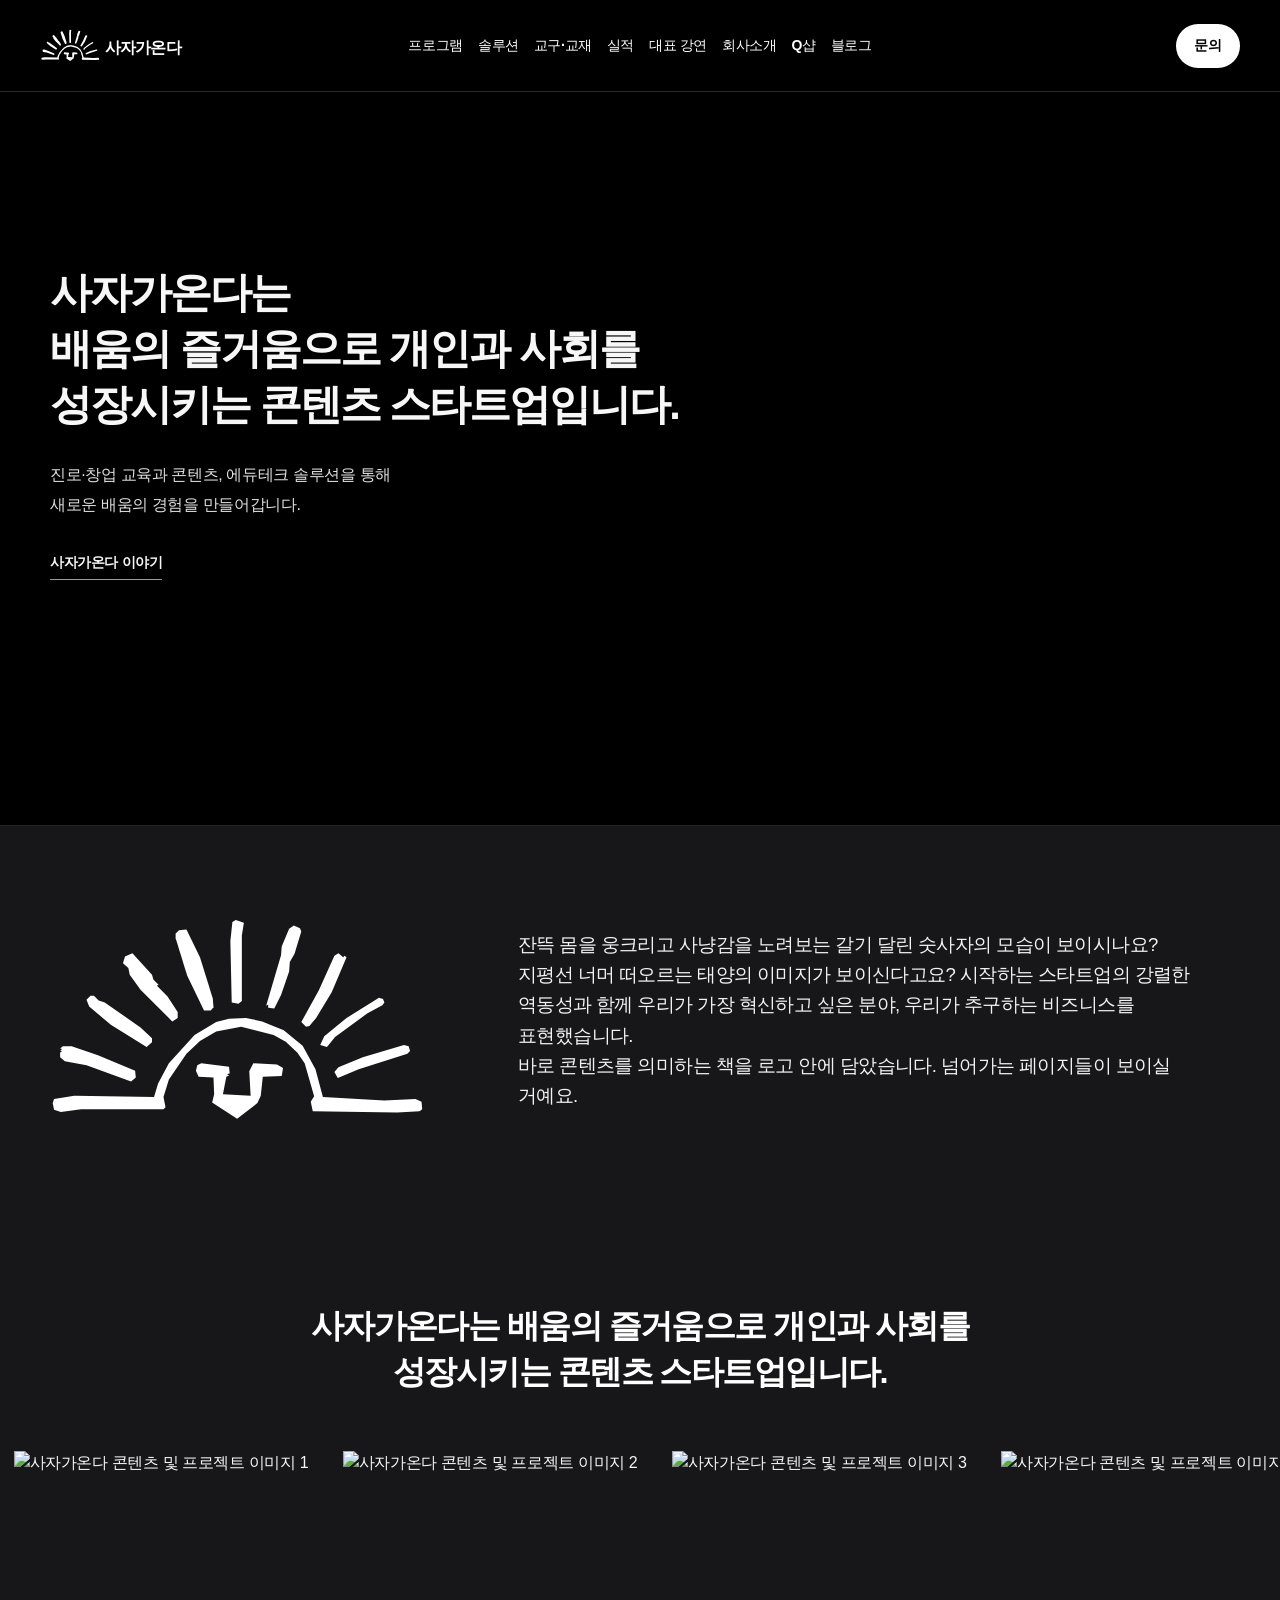
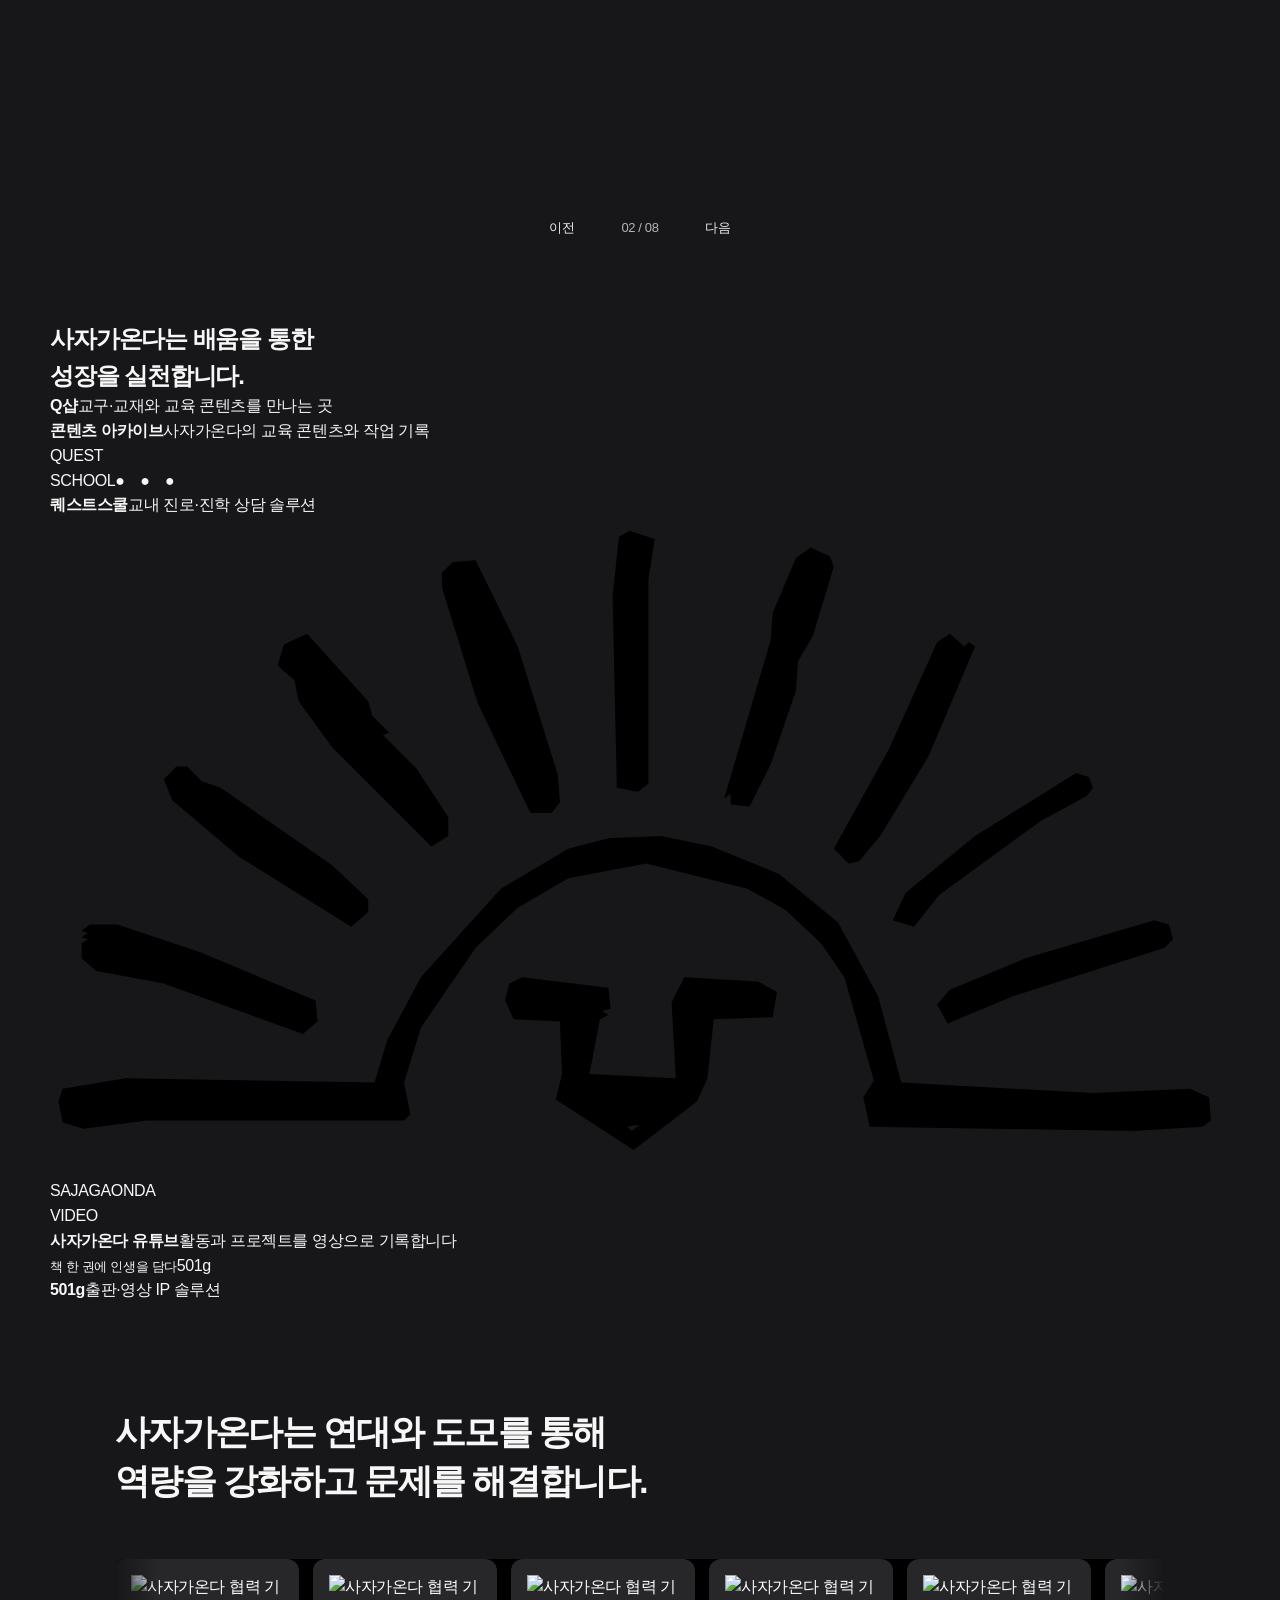
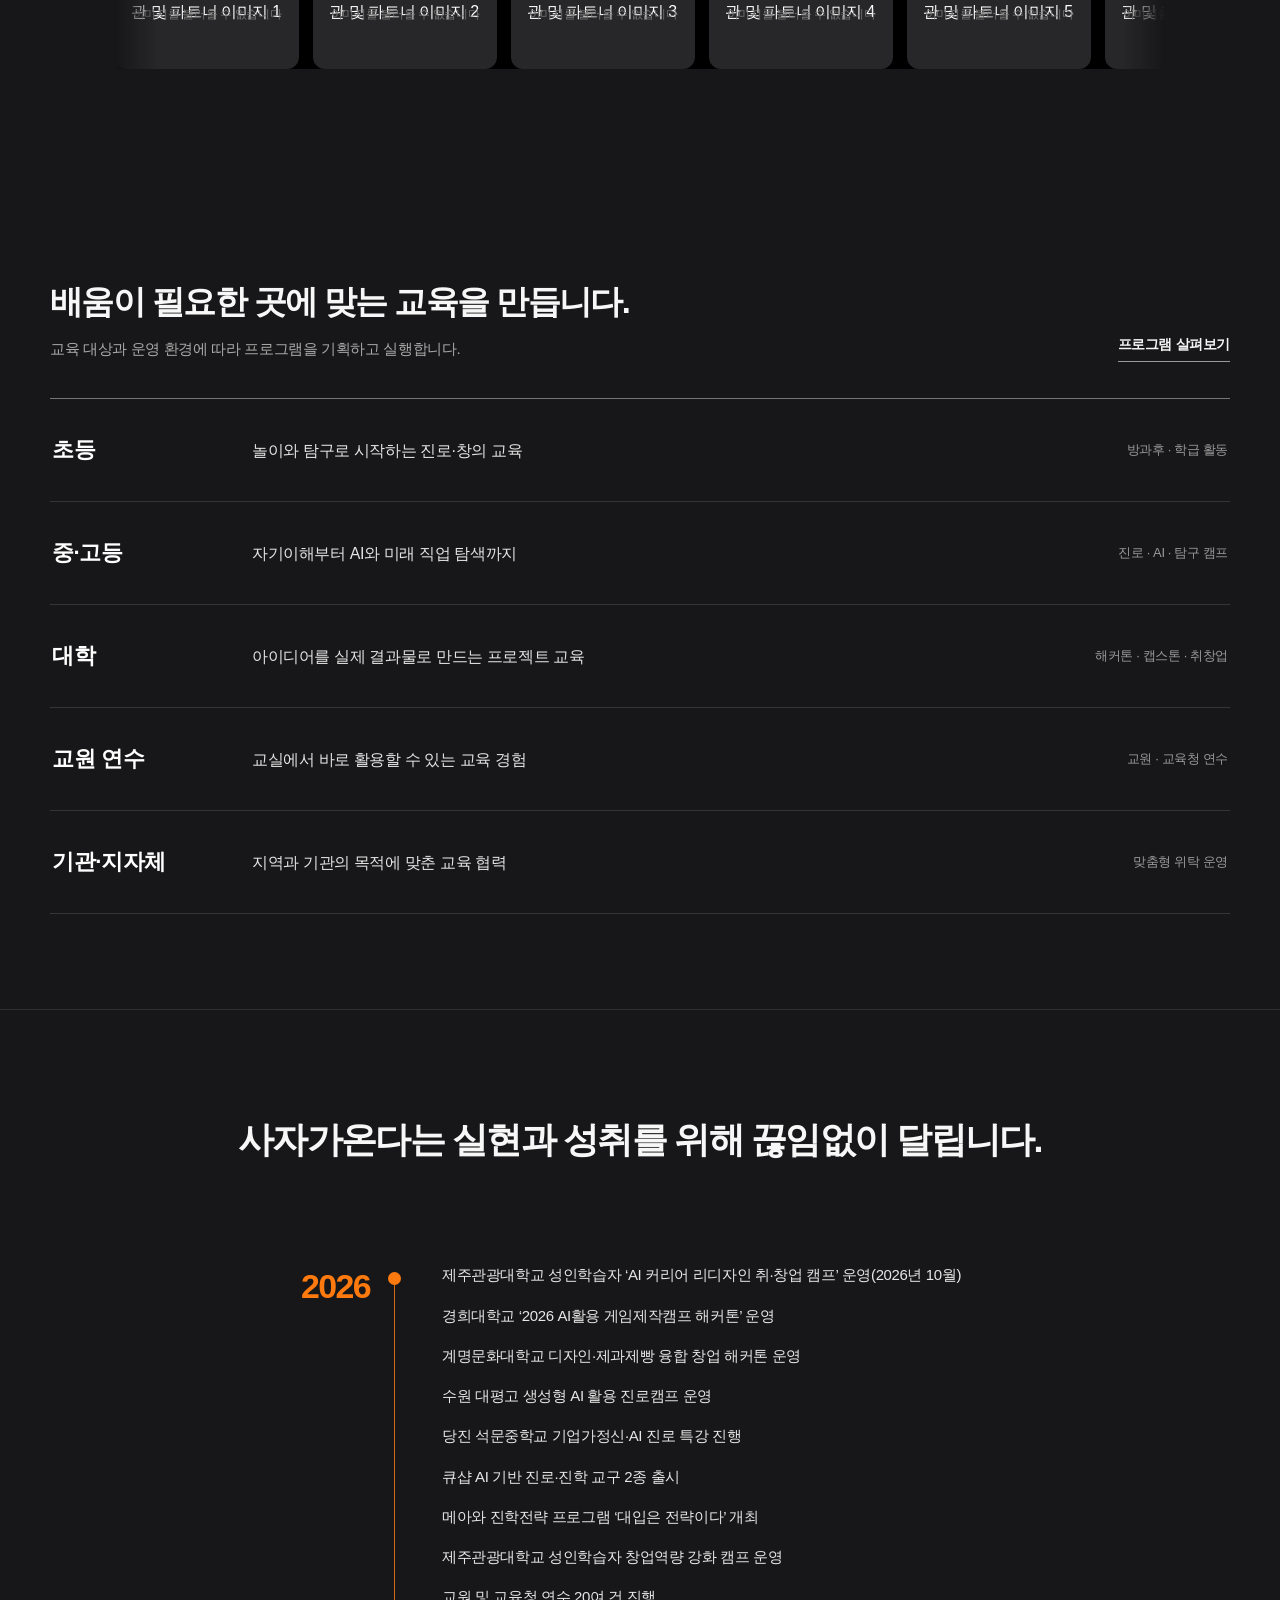
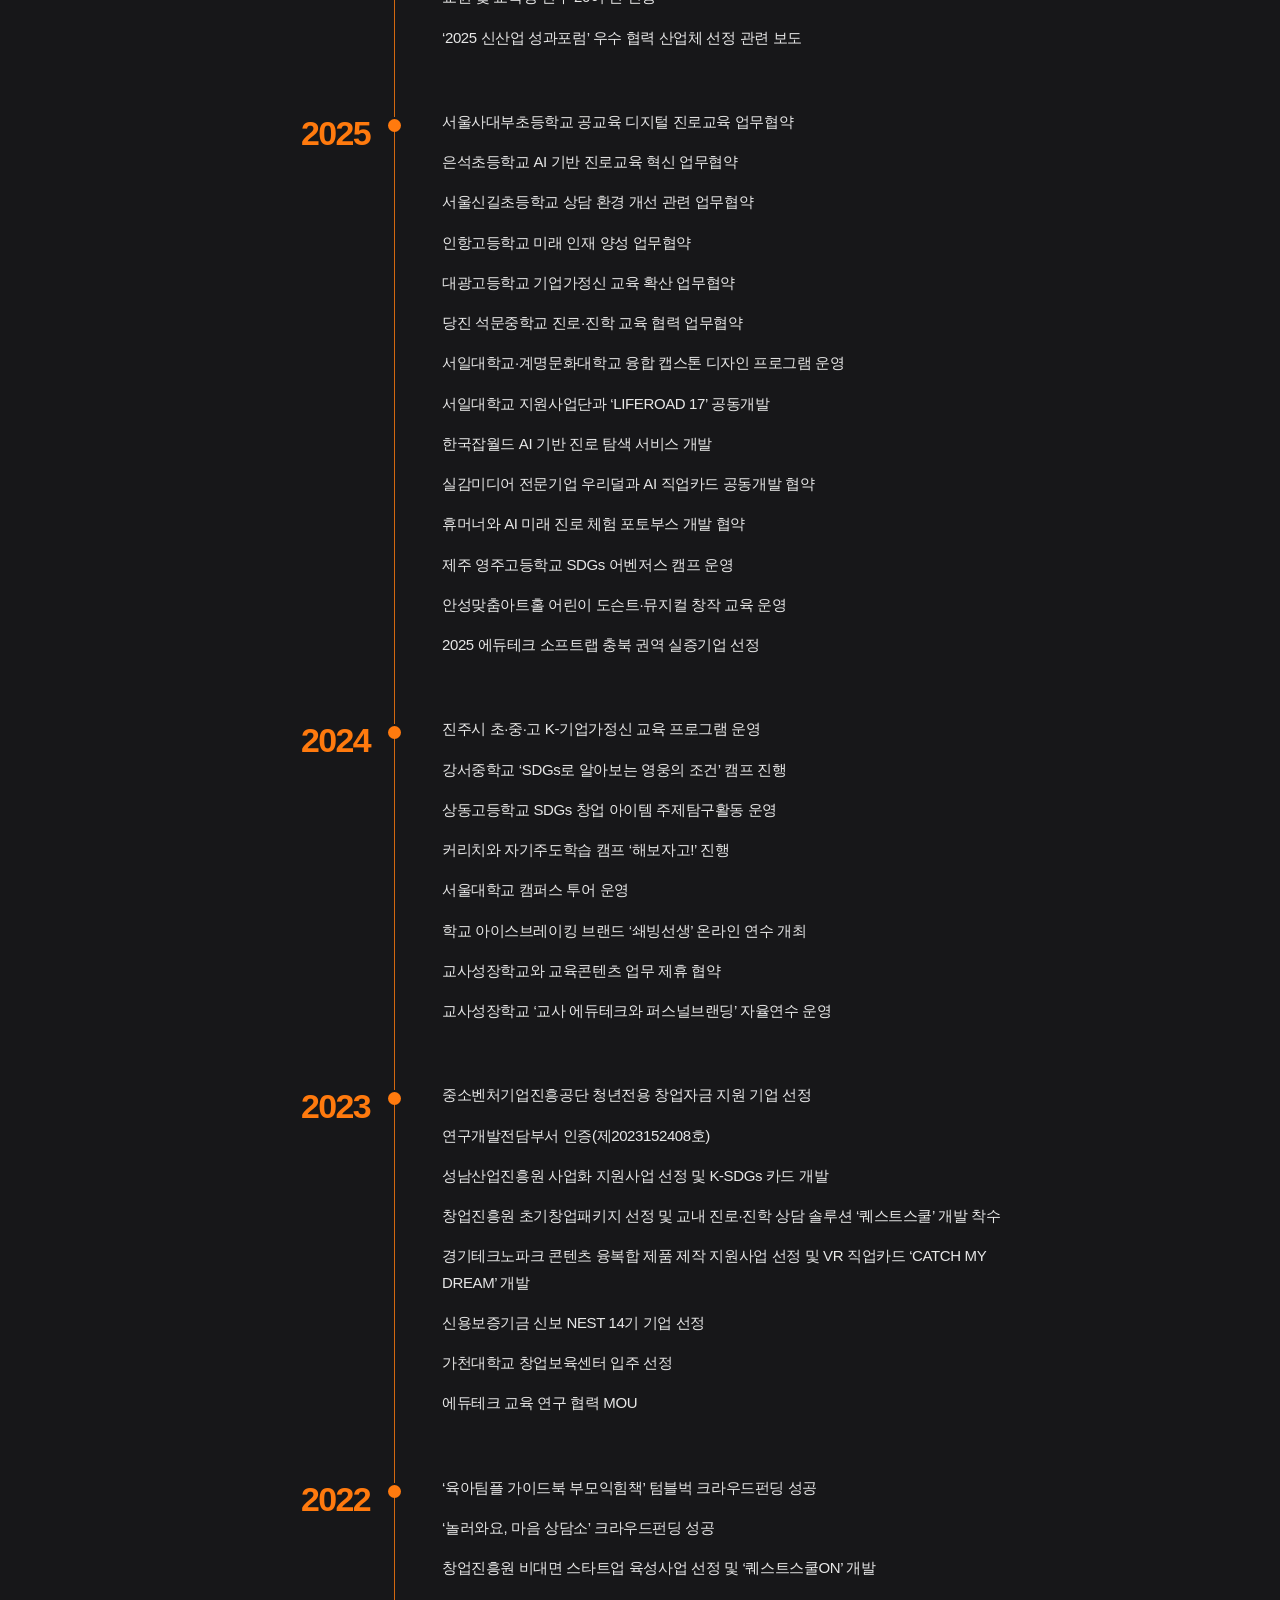
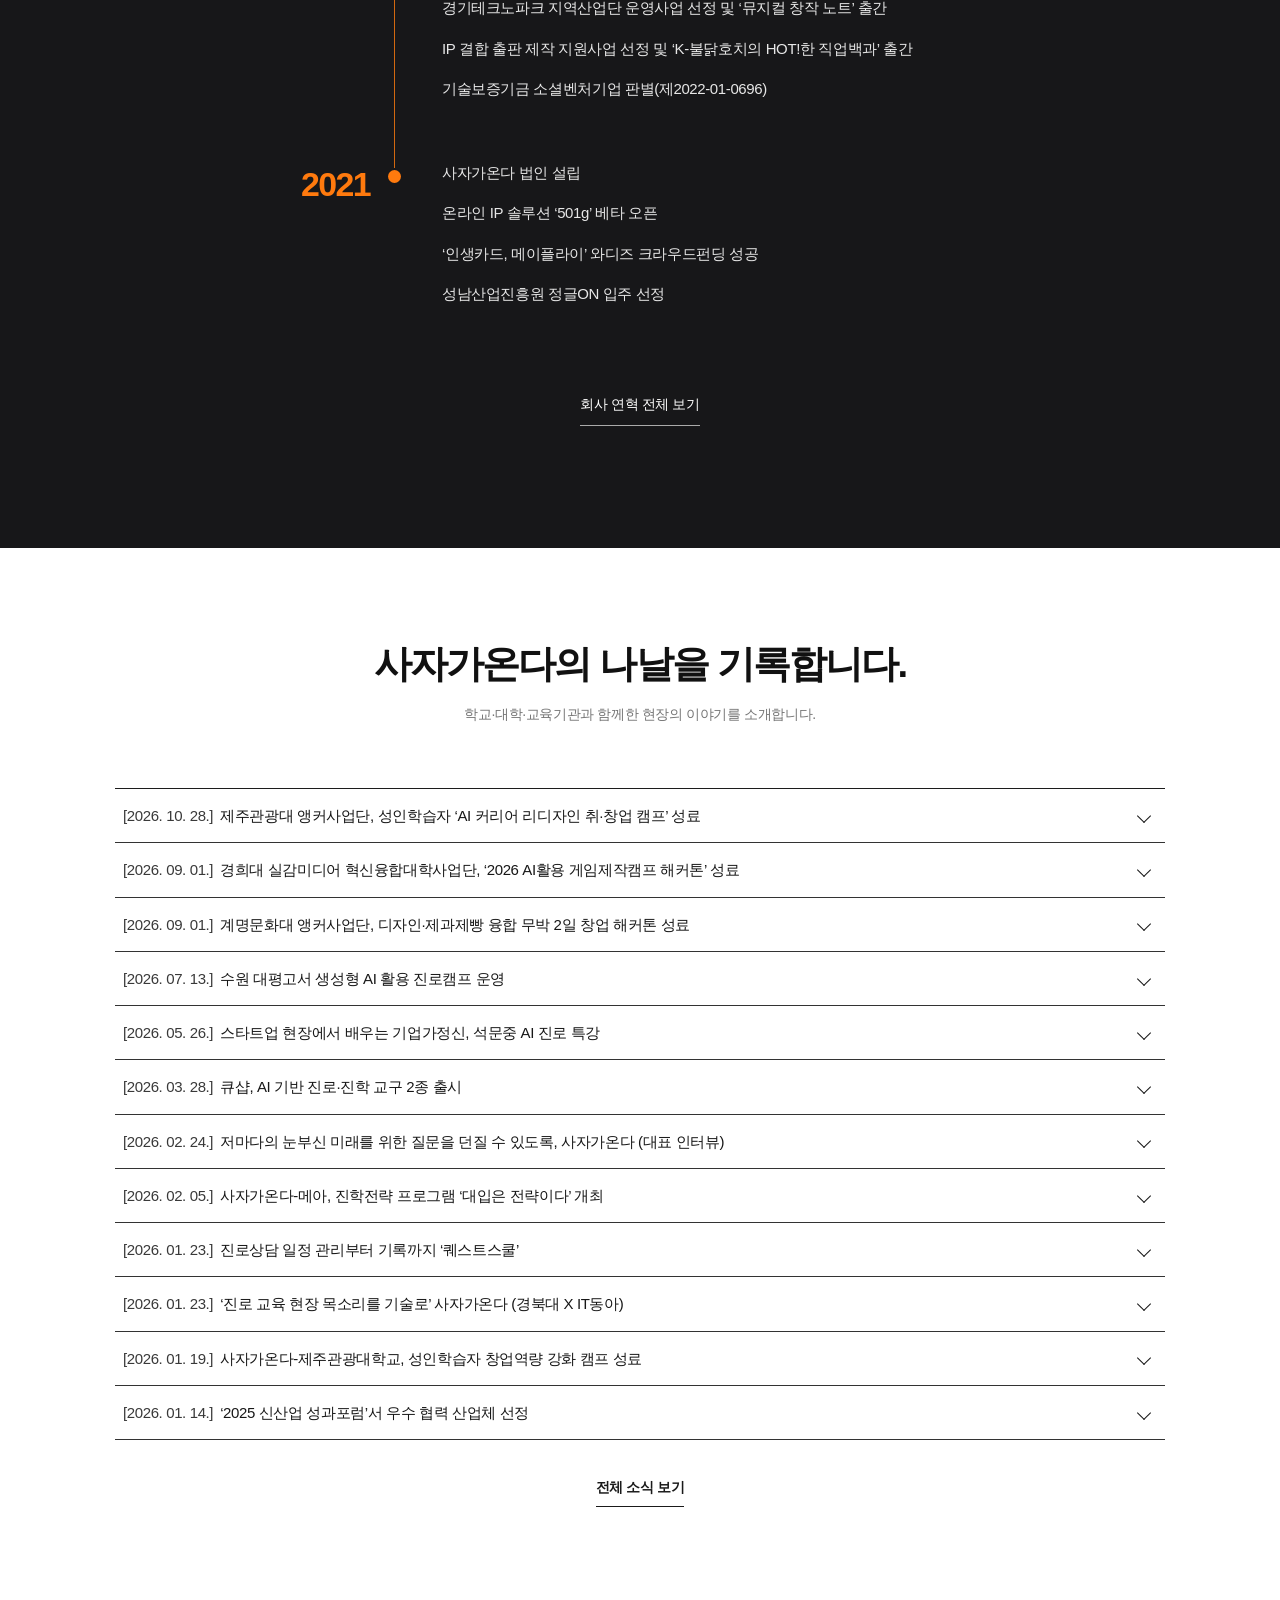
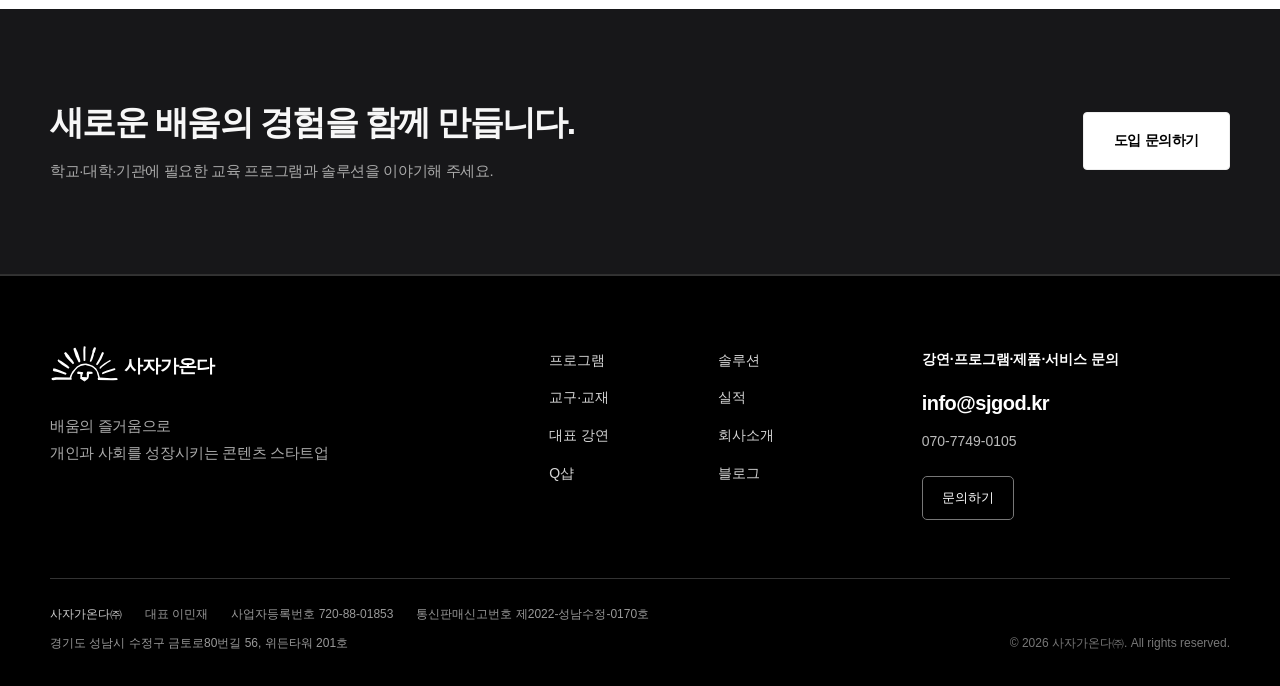
==== index.html @ b56fc514 "home: restore five-piece original editorial content archive grid" ====
<!doctype html><html lang="ko"><head><meta charset="utf-8"><meta name="viewport" content="width=device-width,initial-scale=1"><meta name="theme-color" content="#000000"><link rel="icon" type="image/svg+xml" href="favicon.svg"><link rel="shortcut icon" href="favicon.svg"><meta name="description" content="사자가온다는 진로·창업 교육 콘텐츠와 에듀테크 솔루션을 개발하는 기업이다. 학교, 대학, 공공기관과 협력해 AI 기반 미래역량 교육 프로그램을 기획·운영하고 있다."><title>사자가온다 : 배움의 즐거움으로 성장하는 콘텐츠를 만듭니다.</title><link rel="stylesheet" href="assets/css/style.css"><link rel="stylesheet" href="assets/css/home-original.css"><link rel="stylesheet" href="assets/css/original-revival.css"><link rel="stylesheet" href="assets/css/header.css"><link rel="stylesheet" href="assets/css/footer.css"><link rel="stylesheet" href="assets/css/lion-intro.css"><script defer src="assets/js/images.js"></script><script defer src="assets/js/main.js"></script><script defer src="assets/js/gallery.js"></script><script defer src="assets/js/history-data.js"></script><script defer src="assets/js/news-data.js"></script><script defer src="assets/js/original-home.js"></script><script defer src="assets/js/inquiry.js"></script><script defer src="assets/js/lion-intro.js"></script></head><body><div class="lion-intro" id="lion-intro" role="presentation" aria-hidden="true">
  <div class="lion-intro-stage">
    <svg class="lion-intro-symbol" xmlns="http://www.w3.org/2000/svg" viewBox="0 0 560 310" fill="currentColor" fill-rule="evenodd" aria-hidden="true"><path class="lion-intro-core lion-intro-core-0" d="M216 229L220 238L242 239L243 264L240 276L277 300L307 277L312 266L315 238L343 237L345 225L336 220L301 218L295 230L297 266L256 264L261 238L265 236L262 234L266 233L265 223L224 218L218 221Z "/>
<path class="lion-intro-core lion-intro-core-1" d="M274 289L280 288L276 291Z "/>
<path class="lion-intro-core lion-intro-core-4" d="M4 277L6 287L16 290L46 286L168 286L171 283L168 268L176 242L202 204L222 185L246 171L283 164L331 176L349 186L366 202L377 218L391 267L386 275L389 289L514 291L547 289L551 286L550 275L541 271L495 273L404 268L393 227L374 192L346 169L314 156L290 151L265 152L246 157L214 176L176 218L160 248L154 268L36 266L6 271Z "/><path class="lion-intro-ray lion-intro-ray-odd" style="--ray-index:0" d="M15 196L18 197L15 199L18 200L15 202L15 209L22 215L54 221L120 245L127 239L126 229L71 206L32 193L19 193Z "/>
<path class="lion-intro-ray lion-intro-ray-even" style="--ray-index:1" d="M531 193L524 191L463 209L427 224L421 231L426 240L457 227L529 204L533 200Z "/>
<path class="lion-intro-ray lion-intro-ray-odd" style="--ray-index:2" d="M493 123L487 121L439 151L406 178L400 191L410 194L422 179L470 144L492 132L495 128Z "/>
<path class="lion-intro-ray lion-intro-ray-even" style="--ray-index:3" d="M54 124L58 134L90 161L143 194L151 187L151 181L134 165L81 128L72 125L65 118L60 118Z "/>
<path class="lion-intro-ray lion-intro-ray-odd" style="--ray-index:4" d="M436 59L434 61L427 55L421 59L398 110L372 157L379 164L384 163L394 151L417 113L439 61Z "/>
<path class="lion-intro-ray lion-intro-ray-even" style="--ray-index:5" d="M111 60L108 70L116 77L118 87L134 109L181 156L189 151L189 142L174 119L158 103L161 102L153 94L151 87L122 55Z "/>
<path class="lion-intro-ray lion-intro-ray-odd" style="--ray-index:6" d="M191 21L186 26L186 33L203 88L228 140L238 140L242 135L241 122L222 61L202 20Z "/>
<path class="lion-intro-ray lion-intro-ray-even" style="--ray-index:7" d="M361 14L354 19L343 45L342 58L320 133L323 131L323 136L332 137L342 117L354 82L355 68L362 56L372 23L370 18Z "/>
<path class="lion-intro-ray lion-intro-ray-odd" style="--ray-index:8" d="M275 6L270 9L267 37L269 128L279 130L284 126L284 29L287 10Z"/></svg>
  </div>
  <button type="button" class="lion-intro-skip" id="lion-intro-skip" aria-label="인트로 건너뛰기">건너뛰기</button>
</div><a class="skip-link" href="#main">본문으로 이동</a><header class="site-header" id="site-header"><div class="header-inner container"><a class="wordmark brand-logo brand-lockup" href="index.html" aria-label="사자가온다 홈"><img src="assets/img/sjgod-lockup.svg" alt="" class="brand-lockup-image"></a><nav class="desktop-nav" aria-label="주요 메뉴"><a href="programs.html">프로그램</a><a href="solutions.html">솔루션</a><a href="materials.html">교구·교재</a><a href="results.html">실적</a><a href="lecture.html">대표 강연</a><a href="company.html">회사소개</a><a href="https://q-shop.kr/" target="_blank" rel="noopener noreferrer">Q샵</a><a href="https://blog.naver.com/jc_lab" target="_blank" rel="noopener noreferrer">블로그</a></nav><a class="header-cta" href="contact.html">문의</a><button class="menu-toggle" aria-label="메뉴 열기" aria-expanded="false" aria-controls="mobile-menu"><span></span><span></span></button></div><nav class="mobile-nav" id="mobile-menu" aria-label="모바일 메뉴" hidden><a href="programs.html">프로그램</a><a href="solutions.html">솔루션</a><a href="materials.html">교구·교재</a><a href="results.html">실적</a><a href="lecture.html">대표 강연</a><a href="company.html">회사소개</a><a href="https://q-shop.kr/" target="_blank" rel="noopener noreferrer">Q샵</a><a href="https://blog.naver.com/jc_lab" target="_blank" rel="noopener noreferrer">블로그</a><a href="contact.html">문의</a></nav></header><main id="main" class="site-home">
  <section class="sh-hero" id="top" aria-labelledby="sh-title">
    <div class="sh-hero-visual">
      <img src="https://nineworksdatabase.planus253.workers.dev/cdn/uncategorized/20261112-084543-1-0aca8a4a.webp" alt="사자가온다의 사바나 일러스트" decoding="async" fetchpriority="high">
    </div>
    <div class="container sh-hero-copy">
      <h1 id="sh-title">사자가온다는<br>배움의 즐거움으로 개인과 사회를<br>성장시키는 콘텐츠 스타트업입니다.</h1>
      <p>진로·창업 교육과 콘텐츠, 에듀테크 솔루션을 통해<br>새로운 배움의 경험을 만들어갑니다.</p>
      <a href="#story" class="sh-underlined-link">사자가온다 이야기</a>
    </div>
  </section>

  <section class="sh-brand-symbol" id="story" aria-label="사자가온다 로고의 의미">
    <div class="container sh-brand-symbol-inner">
      <div class="sh-brand-symbol-art">
        <svg class="sh-brand-animated-svg" xmlns="http://www.w3.org/2000/svg" viewBox="0 0 560 310" fill="#fff" fill-rule="evenodd" role="img" aria-label="숫사자 얼굴과 떠오르는 태양을 형상화한 사자가온다 심볼"><path d="M216 229L220 238L242 239L243 264L240 276L277 300L307 277L312 266L315 238L343 237L345 225L336 220L301 218L295 230L297 266L256 264L261 238L265 236L262 234L266 233L265 223L224 218L218 221Z "/><path d="M274 289L280 288L276 291Z "/><path d="M4 277L6 287L16 290L46 286L168 286L171 283L168 268L176 242L202 204L222 185L246 171L283 164L331 176L349 186L366 202L377 218L391 267L386 275L389 289L514 291L547 289L551 286L550 275L541 271L495 273L404 268L393 227L374 192L346 169L314 156L290 151L265 152L246 157L214 176L176 218L160 248L154 268L36 266L6 271Z "/><path class="sh-brand-mane sh-brand-mane-odd" d="M15 196L18 197L15 199L18 200L15 202L15 209L22 215L54 221L120 245L127 239L126 229L71 206L32 193L19 193Z "/><path class="sh-brand-mane sh-brand-mane-even" d="M531 193L524 191L463 209L427 224L421 231L426 240L457 227L529 204L533 200Z "/><path class="sh-brand-mane sh-brand-mane-odd" d="M493 123L487 121L439 151L406 178L400 191L410 194L422 179L470 144L492 132L495 128Z "/><path class="sh-brand-mane sh-brand-mane-even" d="M54 124L58 134L90 161L143 194L151 187L151 181L134 165L81 128L72 125L65 118L60 118Z "/><path class="sh-brand-mane sh-brand-mane-odd" d="M436 59L434 61L427 55L421 59L398 110L372 157L379 164L384 163L394 151L417 113L439 61Z "/><path class="sh-brand-mane sh-brand-mane-even" d="M111 60L108 70L116 77L118 87L134 109L181 156L189 151L189 142L174 119L158 103L161 102L153 94L151 87L122 55Z "/><path class="sh-brand-mane sh-brand-mane-odd" d="M191 21L186 26L186 33L203 88L228 140L238 140L242 135L241 122L222 61L202 20Z "/><path class="sh-brand-mane sh-brand-mane-even" d="M361 14L354 19L343 45L342 58L320 133L323 131L323 136L332 137L342 117L354 82L355 68L362 56L372 23L370 18Z "/><path class="sh-brand-mane sh-brand-mane-odd" d="M275 6L270 9L267 37L269 128L279 130L284 126L284 29L287 10Z"/></svg>
      </div>
      <div class="sh-brand-symbol-description">
        <p>잔뜩 몸을 웅크리고 사냥감을 노려보는 갈기 달린 숫사자의 모습이 보이시나요?<br>지평선 너머 떠오르는 태양의 이미지가 보이신다고요? 시작하는 스타트업의 강렬한 역동성과 함께 우리가 가장 혁신하고 싶은 분야, 우리가 추구하는 비즈니스를 표현했습니다.<br>바로 콘텐츠를 의미하는 책을 로고 안에 담았습니다. 넘어가는 페이지들이 보이실 거예요.</p>
      </div>
    </div>
  </section>

  <section class="og-portfolio" id="works" aria-labelledby="og-portfolio-title">
 <div class="og-narrow"><h2 id="og-portfolio-title">사자가온다는 배움의 즐거움으로 개인과 사회를<br>성장시키는 콘텐츠 스타트업입니다.</h2></div>
 <div class="og-work-window" role="region" aria-label="사자가온다 콘텐츠 작업물" tabindex="0">
   <div class="og-work-track" id="og-work-track"></div>
 </div>
 <div class="og-work-controls"><button type="button" id="og-work-prev" aria-label="이전 이미지">이전</button><span id="og-work-count" aria-live="polite">01 / 06</span><button type="button" id="og-work-next" aria-label="다음 이미지">다음</button></div>
</section>
<section class="sh-feature-archive" id="archive" aria-labelledby="sh-archive-title">
<div class="container sh-feature-wrap">
<h2 id="sh-archive-title">사자가온다는 배움을 통한<br>성장을 실천합니다.</h2>
<div class="sh-feature-grid">
<a class="sh-feature-tile sh-feature-shop" href="https://q-shop.kr/" target="_blank" rel="noopener noreferrer"><div class="sh-feature-media" data-archive-image="24"></div><div class="sh-feature-copy"><strong>Q샵</strong><span>교구·교재와 교육 콘텐츠를 만나는 곳</span></div></a>
<a class="sh-feature-tile sh-feature-brand" href="materials.html"><div class="sh-feature-media" data-archive-image="1"></div><div class="sh-feature-copy"><strong>콘텐츠 아카이브</strong><span>사자가온다의 교육 콘텐츠와 작업 기록</span></div></a>
<a class="sh-feature-tile sh-feature-quest" href="solutions.html#quest"><div class="sh-feature-quest-art"><span>QUEST<br>SCHOOL</span><span class="sh-feature-quest-dots">●　●　●</span></div><div class="sh-feature-copy"><strong>퀘스트스쿨</strong><span>교내 진로·진학 상담 솔루션</span></div></a>
<a class="sh-feature-tile sh-feature-video" href="https://www.youtube.com/results?search_query=%EC%82%AC%EC%9E%90%EA%B0%80%EC%98%A8%EB%8B%A4" target="_blank" rel="noopener noreferrer"><div class="sh-feature-video-art"><img src="assets/img/sjgod-mark.svg" alt="" loading="lazy"><span>SAJAGAONDA<br>VIDEO</span></div><div class="sh-feature-copy"><strong>사자가온다 유튜브</strong><span>활동과 프로젝트를 영상으로 기록합니다</span></div></a>
<a class="sh-feature-tile sh-feature-501" href="company.html#history"><div class="sh-feature-501-art"><small>책 한 권에 인생을 담다</small><span>501g</span></div><div class="sh-feature-copy"><strong>501g</strong><span>출판·영상 IP 솔루션</span></div></a>
</div></div></section>
<section class="og-statement" id="vision"><div class="og-narrow"><h2>사자가온다는 연대와 도모를 통해<br>역량을 강화하고 문제를 해결합니다.</h2></div></section>
<section class="sh-partners sh-partners-original home-partners" id="partners" aria-label="함께해 온 기관과 파트너"><div class="container"><div class="partner-grid" data-gallery="partners"></div></div></section>
<section class="sh-programs sh-section" id="programs" aria-labelledby="sh-programs-title">
    <div class="container">
      <div class="sh-section-head">
        <div><h2 id="sh-programs-title">배움이 필요한 곳에 맞는 교육을 만듭니다.</h2><p>교육 대상과 운영 환경에 따라 프로그램을 기획하고 실행합니다.</p></div>
        <a class="sh-text-link" href="programs.html">프로그램 살펴보기</a>
      </div>
      <div class="sh-program-list">
        <a href="programs.html#elementary"><strong>초등</strong><span>놀이와 탐구로 시작하는 진로·창의 교육</span><em>방과후 · 학급 활동</em></a>
        <a href="programs.html#middle"><strong>중·고등</strong><span>자기이해부터 AI와 미래 직업 탐색까지</span><em>진로 · AI · 탐구 캠프</em></a>
        <a href="programs.html#university"><strong>대학</strong><span>아이디어를 실제 결과물로 만드는 프로젝트 교육</span><em>해커톤 · 캡스톤 · 취창업</em></a>
        <a href="programs.html#teacher"><strong>교원 연수</strong><span>교실에서 바로 활용할 수 있는 교육 경험</span><em>교원 · 교육청 연수</em></a>
        <a href="programs.html#institution"><strong>기관·지자체</strong><span>지역과 기관의 목적에 맞춘 교육 협력</span><em>맞춤형 위탁 운영</em></a>
      </div>
    </div>
  </section>

  

  

  

  <section class="og-history" id="history" aria-labelledby="og-history-title">
 <div class="og-narrow"><h2 id="og-history-title">사자가온다는 실현과 성취를 위해 끊임없이 달립니다.</h2>
 <div class="og-timeline" id="og-timeline" aria-label="2021년부터 2026년까지의 주요 연혁"></div>
 <a class="og-history-more" href="company.html#history">회사 연혁 전체 보기</a></div>
</section>
<section class="og-news" id="news" aria-labelledby="og-news-title"><div class="og-narrow">
 <div class="og-news-top"><h2 id="og-news-title">사자가온다의 나날을 기록합니다.</h2><p>학교·대학·교육기관과 함께한 현장의 이야기를 소개합니다.</p></div>
 <div class="og-news-list" id="og-news-list"></div>
 <a class="og-news-more" href="news.html">전체 소식 보기</a>
</div></section>
<section class="sh-contact sh-section">
    <div class="container sh-contact-inner"><div><h2>새로운 배움의 경험을 함께 만듭니다.</h2><p>학교·대학·기관에 필요한 교육 프로그램과 솔루션을 이야기해 주세요.</p></div><a href="contact.html">도입 문의하기</a></div>
  </section>
</main><footer class="site-footer site-footer-refined" role="contentinfo">
  <div class="container footer-content">
    <div class="footer-identity">
      <a class="wordmark brand-logo brand-lockup" href="index.html" aria-label="사자가온다 홈"><img src="assets/img/sjgod-lockup.svg" alt="" class="brand-lockup-image"></a>
      <p>배움의 즐거움으로<br>개인과 사회를 성장시키는 콘텐츠 스타트업</p>
    </div>
    <nav class="footer-navigation" aria-label="푸터 메뉴">
      <a href="programs.html">프로그램</a>
      <a href="solutions.html">솔루션</a>
      <a href="materials.html">교구·교재</a>
      <a href="results.html">실적</a>
      <a href="lecture.html">대표 강연</a>
      <a href="company.html">회사소개</a><a href="https://q-shop.kr/" target="_blank" rel="noopener noreferrer">Q샵</a><a href="https://blog.naver.com/jc_lab" target="_blank" rel="noopener noreferrer">블로그</a>
    </nav>
    <div class="footer-contact">
      <p class="footer-contact-title">강연·프로그램·제품·서비스 문의</p>
      <a href="mailto:info@sjgod.kr" class="footer-contact-email">info@sjgod.kr</a>
      <a href="tel:07077490105" class="footer-contact-phone">070-7749-0105</a>
      <a href="contact.html" class="footer-inquiry">문의하기</a>
    </div>
  </div>
  <div class="container footer-bottom">
    <div class="footer-company-details">
      <p><strong>사자가온다㈜</strong><span>대표 이민재</span><span>사업자등록번호 720-88-01853</span><span>통신판매신고번호 제2022-성남수정-0170호</span></p>
      <p>경기도 성남시 수정구 금토로80번길 56, 위든타워 201호</p>
    </div>
    <small>© <span id="year">2026</span> 사자가온다㈜. All rights reserved.</small>
  </div>
</footer></body></html>
---- assets/css/style.css ----
:root{--ink:#191919;--muted:#717171;--paper:#f8f8f8;--line:#e1e1e1;--accent:#e1e1e1}*{box-sizing:border-box}html{scroll-behavior:smooth}body{margin:0;background:var(--paper);color:var(--ink);font-family:Pretendard,-apple-system,BlinkMacSystemFont,"Noto Sans KR","Apple SD Gothic Neo",sans-serif;line-height:1.55}a{color:inherit;text-decoration:none}button{font:inherit}.container{width:min(1440px,calc(100% - 100px));margin:auto}.skip-link{position:absolute;left:0;top:-90px;padding:12px;background:white;z-index:50}.skip-link:focus{top:0}.site-header{position:fixed;z-index:30;top:0;left:0;width:100%;color:white;border-bottom:1px solid rgba(255,255,255,.16);transition:background .2s,color .2s}.site-header.scrolled,.site-header.menu-open{background:var(--paper);color:var(--ink);border-color:var(--line)}.header-inner{display:flex;align-items:center;justify-content:space-between;height:84px}.wordmark{font-size:25px;font-weight:800;letter-spacing:-.07em;white-space:nowrap}.brand-dot{color:#b4b4b4}.desktop-nav{display:flex;gap:40px;font-size:14px;font-weight:600}.desktop-nav a:hover{opacity:.55}.menu-toggle{display:none;position:relative;width:35px;height:30px;border:0;background:none;color:inherit;cursor:pointer}.menu-toggle span{position:absolute;left:4px;right:4px;height:2px;background:currentColor;top:10px}.menu-toggle span+span{top:19px}.mobile-nav{padding:22px 6%;background:var(--paper);border-top:1px solid var(--line)}.mobile-nav a{display:block;padding:14px 0;font-size:19px}.hero{min-height:760px;min-height:100svh;background:#212121;color:#ffffff;display:flex;align-items:center;position:relative;overflow:hidden}.hero:after{content:"";position:absolute;right:-15%;bottom:-70%;width:70vw;height:70vw;border:1px solid rgba(255,255,255,.1);border-radius:50%;box-shadow:0 0 0 9vw rgba(255,255,255,.018),0 0 0 18vw rgba(255,255,255,.016);pointer-events:none}.hero-inner{position:relative;z-index:1;padding:160px 0 120px}.eyebrow{font-size:12px;letter-spacing:.16em;font-weight:750;margin:0 0 34px}.eyebrow.light{color:var(--accent)}h1,h2,h3,p{margin-top:0}h1{font-size:clamp(54px,7.2vw,110px);line-height:1.14;letter-spacing:-.075em;font-weight:720;margin-bottom:36px}h1 em{font-style:normal;color:var(--accent)}.hero-desc{color:#cacaca;font-size:17px;margin-bottom:45px}.round-button{display:inline-flex;align-items:center;justify-content:space-between;gap:45px;padding:15px 24px;border-radius:50px;font-size:14px;font-weight:700}.round-button.inverse{background:white;color:#1e1e1e}.round-button span{font-size:20px}.hero-index{position:absolute;right:5%;bottom:42px;color:#c1c1c1;letter-spacing:.12em;font-size:11px}.section{padding:150px 0;scroll-margin-top:84px}.two-col{display:grid;grid-template-columns:1fr 1fr;gap:90px}.section h2,.contact-section h2{font-size:clamp(35px,4.6vw,67px);letter-spacing:-.07em;line-height:1.2;font-weight:690}.body-col{padding-top:78px}.lead{font-size:clamp(21px,2.5vw,34px);line-height:1.5;letter-spacing:-.04em}.muted{color:var(--muted);font-size:15px}.business-section{background:#efefef}.section-head{display:flex;align-items:end;justify-content:space-between;gap:30px;margin-bottom:60px}.section-head h2{margin-bottom:0}.section-head>p{font-size:15px;color:var(--muted)}.business-grid{display:grid;grid-template-columns:repeat(3,1fr);gap:16px}.business-card{min-height:390px;background:#ffffff;padding:34px;display:flex;flex-direction:column;justify-content:space-between;transition:transform .2s}.business-card:hover{transform:translateY(-6px)}.card-number{color:#939393;font-size:13px}.business-card h3{font-size:31px;letter-spacing:-.05em;margin-bottom:14px}.business-card p{font-size:15px;color:var(--muted);margin-bottom:0;max-width:280px}.solution-row{display:flex;justify-content:space-between;align-items:end;gap:60px}.solution-row .muted{max-width:315px}.solution-list{margin-top:55px;border-top:1px solid var(--ink)}.solution-item{display:grid;grid-template-columns:80px 1fr 220px;gap:18px;align-items:center;padding:30px 0;border-bottom:1px solid var(--line)}.solution-item>span{font-size:14px;color:var(--muted)}.solution-item strong{font-size:clamp(22px,3.5vw,44px);letter-spacing:-.04em;font-weight:650}.contact-section{background:#242424;color:#ffffff;padding:135px 0;scroll-margin-top:84px}.contact-section p:last-child{color:#c6c6c6}.site-footer{background:#191919;color:#ffffff;padding:52px 0}.footer-inner{display:flex;justify-content:space-between;gap:30px}.footer-inner p{font-size:12px;letter-spacing:.12em}.footer-inner small{color:#b4b4b4;font-size:12px}@media(max-width:800px){.container{width:calc(100% - 40px)}.header-inner{height:68px}.wordmark{font-size:22px}.desktop-nav{display:none}.menu-toggle{display:block}.hero{min-height:680px}.hero-inner{padding:140px 0 100px}.hero-desc{font-size:15px}.section{padding:100px 0;scroll-margin-top:68px}.two-col{grid-template-columns:1fr;gap:10px}.body-col{padding-top:10px}.section-head,.solution-row{display:block}.business-grid{grid-template-columns:1fr}.business-card{min-height:240px}.solution-item{grid-template-columns:40px 1fr;gap:10px}.solution-item>span:last-child{grid-column:2}.footer-inner{display:block}.footer-inner>div{margin-top:34px}.contact-section{padding:110px 0}.hero-index{right:20px;bottom:28px}}@media(prefers-reduced-motion:reduce){html{scroll-behavior:auto}*,*:before,*:after{transition:none!important;animation:none!important}}

/* Content image integration */
.hero.has-hero-image{background-position:center;background-size:cover;background-repeat:no-repeat}.hero.has-hero-image:after{display:none}.lion-section{position:relative;min-height:740px;display:flex;align-items:center;overflow:hidden;background:#262626;color:#ffffff}.lion-visual{position:absolute;inset:0;background-position:center;background-size:cover}.lion-section:after{content:"";position:absolute;inset:0;background:linear-gradient(90deg,rgba(18,18,18,.8),rgba(18,18,18,.08))}.lion-copy{position:relative;z-index:1;padding:100px 0}.lion-copy h2{font-size:clamp(37px,4.7vw,72px);letter-spacing:-.065em;line-height:1.25}.gallery-section h2{font-size:clamp(32px,4.4vw,62px);line-height:1.28;letter-spacing:-.065em;margin-bottom:64px}.partners-section{background:#ffffff}.partner-grid{display:grid;grid-template-columns:repeat(5,minmax(0,1fr));border-top:1px solid var(--line);border-left:1px solid var(--line)}.media-tile{margin:0;position:relative;overflow:hidden}.partner-grid .media-tile{height:155px;display:flex;align-items:center;justify-content:center;padding:18px;border-right:1px solid var(--line);border-bottom:1px solid var(--line);background:#ffffff}.media-tile img{display:block;width:100%;height:100%;object-fit:contain}.partner-grid .media-tile img{max-width:100%;max-height:105px}.products-section{background:#efefef}.gallery-grid{display:grid;grid-template-columns:repeat(4,minmax(0,1fr));gap:14px}.gallery-grid .media-tile{aspect-ratio:4/3;background:#ffffff}.gallery-grid .media-tile img{object-fit:cover;transition:transform .4s}.gallery-grid .media-tile:hover img{transform:scale(1.04)}.growth-section{background:#ffffff}.growth-grid{display:grid;grid-template-columns:repeat(3,minmax(0,1fr));gap:14px}.growth-grid .media-tile{aspect-ratio:4/3;background:#f1f1f1}.growth-grid .media-tile img{object-fit:cover}.image-error{background:#f0f0f0}.image-error:after{content:"이미지를 불러올 수 없습니다";position:absolute;inset:0;display:grid;place-items:center;color:#727272;font-size:12px}.subpage-header{position:relative;background:#242424;padding:150px 0 95px;color:#ffffff}.subpage-header h1{font-size:clamp(52px,6vw,90px)}.subpage-header p:not(.eyebrow){color:#c7c7c7;max-width:670px}.subpage-gallery{padding-top:95px}.proof-grid{display:grid;grid-template-columns:repeat(4,minmax(0,1fr));gap:18px}.proof-grid .media-tile{aspect-ratio:3/4;background:#ffffff;border:1px solid var(--line);padding:12px}.works-grid{display:grid;grid-template-columns:repeat(3,minmax(0,1fr));gap:18px}.works-grid .media-tile{aspect-ratio:4/3;background:#ffffff}.works-grid img{object-fit:cover}@media(max-width:900px){.partner-grid{grid-template-columns:repeat(3,minmax(0,1fr))}.gallery-grid,.proof-grid{grid-template-columns:repeat(2,minmax(0,1fr))}.growth-grid,.works-grid{grid-template-columns:repeat(2,minmax(0,1fr))}}@media(max-width:600px){.lion-section{min-height:590px}.lion-section:after{background:linear-gradient(90deg,rgba(18,18,18,.7),rgba(18,18,18,.2))}.gallery-section h2{margin-bottom:36px}.partner-grid{grid-template-columns:repeat(2,minmax(0,1fr))}.partner-grid .media-tile{height:120px;padding:13px}.gallery-grid,.growth-grid,.proof-grid,.works-grid{grid-template-columns:repeat(2,minmax(0,1fr));gap:8px}.subpage-header{padding:130px 0 70px}.subpage-gallery{padding-top:65px}}

/* Header / footer shared 1440px content alignment across all pages */
.site-header .header-inner,.site-footer .footer-inner{width:calc(100% - 100px);max-width:1440px;margin-left:auto;margin-right:auto}
@media(max-width:800px){.site-header .header-inner,.site-footer .footer-inner{width:calc(100% - 40px)}}

/* Shared 1440px footer and news presentation */
.site-footer{padding:70px 0 42px}.site-footer .footer-inner{align-items:start;gap:80px}.footer-brand{flex:0 0 35%}.footer-tagline{margin:14px 0 0;max-width:280px;font-size:13px;color:#b4b4b4;line-height:1.75}.footer-info{flex:1;min-width:0}.footer-info p{font-size:13px;letter-spacing:0;line-height:1.9;margin:0 0 5px;color:#bfbfbf}.footer-info .footer-company{font-size:15px;font-weight:700;color:white;margin-bottom:15px}.footer-info p span{margin-left:20px}.footer-info a:hover{text-decoration:underline}.footer-info small{display:block;margin-top:34px;color:#929292}.news-section{background:#f6f6f6}.news-section h2{margin-bottom:50px}.news-list{border-top:1px solid var(--ink)}.news-list article{display:grid;grid-template-columns:170px 1fr;gap:24px;padding:30px 0;border-bottom:1px solid var(--line);align-items:center}.news-list time{font-size:13px;color:var(--muted)}.news-list h3{margin:0;font-size:clamp(16px,1.6vw,22px);font-weight:550;letter-spacing:-.03em}@media(max-width:800px){.site-footer .footer-inner{display:block}.footer-info{margin-top:35px}.footer-info p span{display:block;margin-left:0}.news-list article{grid-template-columns:1fr;gap:8px;padding:23px 0}}

/* Renewal v2 — customer-first layout */
.site-header .desktop-nav{gap:clamp(16px,1.7vw,27px);align-items:center}.site-header .desktop-nav>a{font-size:13px;white-space:nowrap}.site-header .nav-cta{border:1px solid currentColor;border-radius:100px;padding:11px 20px}.site-header .nav-cta:hover{background:var(--accent);border-color:var(--accent);color:#111111}.site-header .wordmark{font-size:24px}
.renew-page-hero{background:#232323;color:white;padding:185px 0 105px}.renew-page-hero h1{font-size:clamp(50px,6vw,86px);margin:0 0 24px}.renew-page-hero p:last-child{max-width:690px;font-size:18px;color:#d1d1d1}.renew-section{padding:115px 0;scroll-margin-top:90px}.renew-section:nth-child(even){background:#f1f1f1}.renew-section h2{font-size:clamp(34px,4.2vw,59px);letter-spacing:-.065em;line-height:1.23;margin:0 0 18px}.renew-lead{font-size:17px;line-height:1.8;color:#616161;max-width:750px;margin:0 0 52px}.renew-grid{display:grid;grid-template-columns:repeat(3,minmax(0,1fr));gap:15px}.renew-card{background:#ffffff;border:1px solid #e6e6e6;padding:30px;min-height:220px;display:flex;flex-direction:column;align-items:flex-start}.renew-card h3{font-size:24px;letter-spacing:-.045em;margin:0 0 16px}.renew-card p{font-size:15px;line-height:1.7;color:#6e6e6e;max-width:400px}.renew-card .text-link{margin-top:auto}.text-link{font-size:14px;font-weight:650;text-decoration:underline;text-underline-offset:5px}.program-list{border-top:1px solid #b3b3b3}.program-block{padding:48px 0;display:flex;align-items:center;justify-content:space-between;gap:35px;border-bottom:1px solid #d9d9d9;scroll-margin-top:90px}.program-block>div{max-width:830px}.program-block h2{margin:0 0 12px}.program-block .eyebrow{margin:0 0 12px;color:#7d7d7d}.program-block p{font-size:16px;line-height:1.8}.program-block .muted{font-size:14px}.program-block .round-button,.renew-contact-band .round-button,.renew-home-copy .round-button,.inquiry-submit{border:1px solid #202020;background:#202020;color:#ffffff;white-space:nowrap}.process{padding:36px;background:#ededed;margin-top:42px}.process h3{font-size:23px}.process p{max-width:850px;line-height:1.8}.renew-note{font-size:13px;color:#818181;line-height:1.8;margin:28px 0}.category-tags{display:flex;gap:10px;flex-wrap:wrap;margin-bottom:30px}.category-tags span{border:1px solid #d2d2d2;border-radius:99px;padding:8px 20px;font-size:13px}.renew-home-hero{position:relative;min-height:750px;height:100svh;display:flex;align-items:center;overflow:hidden;background:#222222;color:#ffffff}.renew-home-hero .hero-image{position:absolute;inset:0;background-size:cover;background-position:center}.renew-home-hero:after{content:"";position:absolute;inset:0;background:linear-gradient(90deg,rgba(14,14,14,.78),rgba(14,14,14,.14))}.renew-home-copy{position:relative;z-index:1;padding-top:85px}.renew-home-copy h1{max-width:1050px}.renew-home-copy p:not(.eyebrow){font-size:18px;color:#e4e4e4;margin-bottom:35px}.audience-grid{display:grid;grid-template-columns:repeat(5,minmax(0,1fr));gap:12px}.audience-grid .renew-card{padding:25px;min-height:210px}.audience-grid h3{font-size:25px}.evidence-grid{display:grid;grid-template-columns:repeat(3,minmax(0,1fr));border-top:1px solid #292929;border-bottom:1px solid #dddddd}.evidence-grid>div{padding:35px;border-right:1px solid #dddddd}.evidence-grid>div:last-child{border:0}.evidence-grid strong{font-size:clamp(42px,5vw,78px);letter-spacing:-.06em;line-height:1.1}.evidence-grid small{font-size:18px;margin-left:5px;letter-spacing:0}.evidence-grid p{font-size:14px;margin-top:15px;color:#6e6e6e}.home-product-teasers{display:grid;grid-template-columns:repeat(3,minmax(0,1fr));gap:15px}.home-product-teasers .media-tile{aspect-ratio:4/3;background:#ffffff}.home-product-teasers img{object-fit:cover}.section-actions{display:flex;gap:24px;align-items:center;margin-top:36px}.section-actions .round-button{background:#282828;color:#ffffff}.renew-contact-band{background:#232323;padding:110px 0;color:#ffffff}.renew-contact-band h2{font-size:clamp(38px,5vw,68px);line-height:1.2;letter-spacing:-.065em}.renew-contact-band .round-button{background:#ffffff;color:#232323}.inquiry-form{max-width:950px}.inquiry-grid{display:grid;grid-template-columns:repeat(2,minmax(0,1fr));gap:23px}.inquiry-form label{font-size:14px;font-weight:600;display:flex;flex-direction:column;gap:10px}.inquiry-form input:not([type=checkbox]),.inquiry-form select,.inquiry-form textarea{width:100%;padding:15px 16px;min-height:53px;border:1px solid #cecece;border-radius:0;background:#ffffff;color:#232323;font:inherit;font-weight:400}.wide-label{margin-top:23px}.inquiry-form .form-check{margin-top:23px;display:flex;flex-direction:row;align-items:flex-start;gap:10px;font-size:13px;font-weight:400;line-height:1.65}.form-check input{margin-top:4px}.inquiry-submit{margin-top:30px;cursor:pointer}.renew-section .partner-grid{margin-top:20px}.news-list{margin-bottom:20px}
@media(max-width:1150px){.site-header .desktop-nav{gap:13px}.site-header .desktop-nav>a{font-size:12px}.site-header .wordmark{font-size:21px}.audience-grid{grid-template-columns:repeat(3,1fr)}}
@media(max-width:800px){.renew-page-hero{padding:140px 0 75px}.renew-page-hero p:last-child{font-size:15px}.renew-section{padding:75px 0}.renew-lead{font-size:15px;margin-bottom:32px}.renew-grid{grid-template-columns:1fr 1fr}.program-block{align-items:flex-start;flex-direction:column;gap:10px;padding:35px 0}.audience-grid{grid-template-columns:1fr 1fr}.renew-home-hero{min-height:650px}.renew-home-copy p:not(.eyebrow){font-size:15px}.evidence-grid>div{padding:22px}.home-product-teasers{gap:8px}}
@media(max-width:560px){.renew-grid,.inquiry-grid{grid-template-columns:1fr}.renew-card{min-height:170px}.audience-grid .renew-card{min-height:170px}.audience-grid .renew-card h3{font-size:21px}.audience-grid .renew-card{padding:18px}.evidence-grid{grid-template-columns:1fr}.evidence-grid>div{border-right:0;border-bottom:1px solid #dddddd}.home-product-teasers{grid-template-columns:1fr 1fr}.home-product-teasers figure:last-child{display:none}.section-actions{align-items:flex-start;flex-direction:column}.renew-home-copy h1{font-size:clamp(42px,10vw,65px)}}

/* 2026-11-14 — Brand visual restoration: black editorial hero */
:root{--accent:#ffffff}
.site-header,.site-header.scrolled,.site-header.menu-open{background:#000000;color:#ffffff;border-bottom-color:rgba(255,255,255,.13)}
.site-header .wordmark,.site-footer .wordmark{font-weight:800;letter-spacing:-.07em}
.site-header .brand-dot,.site-footer .brand-dot{color:#ffffff}
.site-header .nav-cta{border-color:rgba(255,255,255,.65)}
.site-header .nav-cta:hover{background:#ffffff;border-color:#ffffff;color:#000000}
.site-header .mobile-nav{background:#000000;color:#ffffff;border-top-color:rgba(255,255,255,.18)}
.renew-home-hero{height:auto;min-height:100svh;background:#000000;color:#ffffff;isolation:isolate}
.renew-home-hero .hero-image{background-color:#000000;background-repeat:no-repeat;background-size:contain;background-position:center center;opacity:.56}
.renew-home-hero:after{background:linear-gradient(90deg,rgba(0,0,0,.49) 0%,rgba(0,0,0,.22) 47%,rgba(0,0,0,.12) 100%)}
.renew-home-copy{padding-top:190px;padding-bottom:150px;min-height:100svh;display:flex;flex-direction:column;justify-content:center;align-items:flex-start}
.renew-home-copy h1{font-size:clamp(29px,2.75vw,45px);letter-spacing:-.055em;line-height:1.35;max-width:900px;margin:0 0 34px;color:#ffffff;font-weight:750;word-break:keep-all}
.renew-home-copy .hero-story{max-width:770px;font-size:13px;line-height:1.95;color:#dedede;margin:0 0 38px;word-break:keep-all}
.renew-home-copy .hero-explore{display:inline-flex;align-items:center;gap:24px;border-bottom:1px solid rgba(255,255,255,.75);padding-bottom:9px;color:#ffffff;font-size:13px;font-weight:650}
.renew-home-copy .hero-explore:hover{border-color:#ffffff;opacity:.8}
@media(min-width:1500px){.renew-home-hero .hero-image{background-size:min(1300px,95vw) auto}}
@media(max-width:800px){.renew-home-copy{min-height:100svh;padding-top:150px;padding-bottom:90px}.renew-home-hero .hero-image{background-size:cover;background-position:center;opacity:.38}.renew-home-hero:after{background:rgba(0,0,0,.35)}.renew-home-copy h1{font-size:clamp(28px,6.4vw,42px)}.renew-home-copy .hero-story{font-size:12px;line-height:1.85;max-width:580px}}
@media(max-width:560px){.renew-home-copy h1{font-size:clamp(25px,7vw,35px)}.renew-home-copy .hero-story{font-size:12px}.renew-home-hero .hero-image{background-size:auto 85%;background-position:55% 55%}.renew-home-copy{padding-top:125px}}

/* 2026-11-15 archive, history and record browsing */
.history-list,.record-list{border-top:1px solid #232323}.history-item{display:grid;grid-template-columns:minmax(100px,23%) 1fr;gap:32px;border-bottom:1px solid #dadada;padding:34px 0}.history-year{font-size:clamp(29px,3vw,47px);font-weight:720;letter-spacing:-.055em;line-height:1.2}.history-item h3{font-size:clamp(18px,1.7vw,26px);line-height:1.45;letter-spacing:-.045em;margin:0 0 12px}.history-item p{font-size:15px;line-height:1.8;color:#707070;margin:0;max-width:780px}.history-action{display:flex;flex-wrap:wrap;gap:30px;margin-top:33px}.filterbar{display:flex;align-items:end;flex-wrap:wrap;gap:14px;margin:0 0 28px}.filterbar label{display:flex;flex-direction:column;gap:8px;font-size:13px;font-weight:650}.filterbar select,.filterbar input{min-width:155px;max-width:260px;width:100%;border:1px solid #c5c5c5;border-radius:0;background:#ffffff;padding:12px 14px;color:#232323;font:inherit;font-weight:400;min-height:45px}.filterbar input{min-width:230px}.filter-count{font-size:13px;color:#727272;padding:0 0 12px}.record-item{display:grid;grid-template-columns:minmax(150px,23%) 1fr;gap:35px;padding:26px 4px;border-bottom:1px solid #dddddd}.record-meta{font-size:13px;color:#7e7e7e;line-height:1.75}.record-item h3{font-size:clamp(17px,1.55vw,22px);line-height:1.5;letter-spacing:-.035em;margin:0 0 9px}.record-item p{font-size:14px;line-height:1.7;color:#727272;margin:0}.history-preview{display:grid;grid-template-columns:repeat(3,minmax(0,1fr));gap:14px;margin-bottom:32px}.history-preview>div{background:#ffffff;border:1px solid #e1e1e1;padding:30px;display:flex;flex-direction:column;gap:20px;min-height:160px}.history-preview strong{font-size:36px;letter-spacing:-.05em}.history-preview span{font-size:14px;color:#6f6f6f}.home-history-summary .text-link+.text-link{margin-left:25px}@media(max-width:800px){.history-item,.record-item{grid-template-columns:110px 1fr;gap:16px}.history-preview{grid-template-columns:1fr}.history-preview>div{min-height:90px;flex-direction:row;align-items:center}.filterbar label{flex:1;min-width:150px}.filterbar select,.filterbar input{max-width:none}.filter-count{width:100%}}@media(max-width:560px){.history-item,.record-item{grid-template-columns:1fr;gap:10px}.history-item{padding:26px 0}.record-item{padding:22px 0}.history-action{gap:18px}.home-history-summary .text-link+.text-link{display:block;margin:14px 0 0}.history-preview strong{font-size:29px}}

/* DESIGN RULES — compact editorial scale (2026-11-15)
   Keep all subpage H1 <=34px, section H2 <=30px, card H3 <=19px.
   Avoid oversized empty boxes and >76px section padding.
   Only the dedicated image-led homepage hero may use 36–42px. */
:root{--font-page-title:clamp(28px,2.4vw,34px);--font-section-title:clamp(25px,2.15vw,30px);--font-card-title:clamp(17px,1.3vw,19px);--font-body:14px}
.renew-page-hero,.subpage-header{padding:122px 0 58px;min-height:0}
.renew-page-hero h1,.subpage-header h1{font-size:var(--font-page-title);line-height:1.32;letter-spacing:-.045em;margin-bottom:12px;font-weight:700}
.renew-page-hero p:last-child,.subpage-header p:not(.eyebrow){font-size:14px;line-height:1.8}
.renew-page-hero .eyebrow,.subpage-header .eyebrow{font-size:10px;margin-bottom:17px}
.renew-section,.section{padding-top:68px;padding-bottom:68px}
.renew-section h2,.section h2,.gallery-section h2,.news-section h2{font-size:var(--font-section-title);line-height:1.35;letter-spacing:-.045em;margin-bottom:14px}
.renew-lead{font-size:14px;line-height:1.75;margin-bottom:30px}
.renew-card{min-height:0;padding:23px;gap:0}
.renew-card h3,.business-card h3{font-size:var(--font-card-title);line-height:1.45;letter-spacing:-.035em;margin-bottom:9px}
.renew-card p,.business-card p{font-size:13px;line-height:1.75}
.renew-card .text-link{font-size:12px;padding-top:22px}
.renew-grid{gap:12px}.audience-grid .renew-card{padding:20px;min-height:156px}.audience-grid h3{font-size:18px}
.renew-section .eyebrow{font-size:10px;margin-bottom:20px}
.history-item h3,.record-item h3{font-size:18px}
.program-block h2{font-size:25px}
.evidence-grid strong{font-size:clamp(34px,3.5vw,50px)}
.evidence-grid small{font-size:13px}
.evidence-grid>div{padding:25px}
.renew-contact-band{padding:72px 0}
.renew-contact-band h2{font-size:clamp(27px,2.8vw,36px)}
.renew-home-copy h1{font-size:clamp(32px,3vw,42px)}
@media(max-width:800px){.renew-page-hero,.subpage-header{padding:112px 0 50px}.renew-section,.section{padding-top:52px;padding-bottom:52px}.renew-page-hero h1{font-size:29px}.renew-section h2,.section h2{font-size:25px}.renew-card{padding:19px}.renew-card h3{font-size:17px}.renew-lead{margin-bottom:25px}.renew-contact-band{padding:60px 0}}
@media(max-width:560px){.renew-page-hero,.subpage-header{padding:100px 0 45px}.renew-section,.section{padding-top:46px;padding-bottom:46px}.renew-page-hero h1{font-size:27px}.renew-section h2,.section h2{font-size:24px}.renew-card{padding:18px}.audience-grid .renew-card{min-height:145px}.renew-home-copy h1{font-size:clamp(29px,7vw,36px)}}

/* Editorial redesign v3 — minimal content hierarchy, no decorative eyebrow banners */
:root{--paper:#ffffff;--ink:#111111;--muted:#6b6b6b;--line:#e5e5e5}
body{background:#ffffff;color:#171717}
.site-header{background:#000000;color:#ffffff}
.site-header.scrolled,.site-header.menu-open{background:#000000;color:#ffffff}
.editorial-intro,.renew-page-hero{background:#ffffff;color:#161616;border-bottom:1px solid #e9e9e9;padding:124px 0 43px;min-height:0}
.editorial-intro .container{display:grid;grid-template-columns:minmax(0,1fr);gap:0}
.editorial-intro h1,.renew-page-hero h1{font-size:clamp(28px,2.25vw,34px);color:#151515;letter-spacing:-.05em;line-height:1.35;font-weight:700;margin:0 0 10px}
.editorial-intro p:last-child,.renew-page-hero p:last-child{font-size:14px;line-height:1.75;color:#737373;max-width:700px;margin:0}
.renew-section,.section{padding:64px 0;border:0;background:#ffffff}
.renew-section:nth-child(even){background:#ffffff}
.renew-section:not(:last-child){border-bottom:1px solid #f0f0f0}
.renew-section .section-kicker{font-size:12px;color:#686868;font-weight:500;letter-spacing:0;margin:0 0 12px}
.renew-section h2,.section h2,.gallery-section h2,.news-section h2{font-size:clamp(24px,2vw,30px);font-weight:700;letter-spacing:-.052em;line-height:1.33;margin:0 0 11px;color:#151515}
.renew-section .renew-lead{font-size:14px;color:#777777;line-height:1.75;max-width:720px;margin-bottom:29px}
.renew-grid{gap:0;border-top:1px solid #d6d6d6;border-bottom:1px solid #e7e7e7}
.renew-grid .renew-card{border:0;border-right:1px solid #ececec;background:transparent;border-radius:0;padding:25px 23px 26px 0;min-height:0;margin-right:22px}
.renew-grid .renew-card:last-child{border-right:0}
.renew-grid .renew-card h3{font-size:18px;line-height:1.45;letter-spacing:-.035em;margin:0 0 9px}
.renew-grid .renew-card p{color:#777777;font-size:13px;line-height:1.75}
.audience-list{display:block;border-top:1px solid #202020;border-bottom:1px solid #e4e4e4}
.audience-list .renew-card{position:relative;display:grid;grid-template-columns:200px minmax(0,1fr) auto;align-items:center;column-gap:24px;min-height:0;padding:19px 4px;background:none;border:0;border-bottom:1px solid #ececec}
.audience-list .renew-card:last-child{border-bottom:0}
.audience-list .renew-card h3{font-size:18px;font-weight:650;margin:0}
.audience-list .renew-card p{font-size:13px;margin:0;color:#777777}
.audience-list .renew-card .text-link{margin:0;padding:0;border:0;font-size:12px;text-decoration:none}
.audience-list .renew-card:hover h3,.audience-list .renew-card:hover .text-link{color:#666666}
.evidence-grid{border-top:1px solid #d4d4d4;border-bottom:1px solid #e5e5e5}
.evidence-grid>div{padding:23px 24px 21px 0;border-right:0}
.evidence-grid strong{font-size:clamp(32px,3vw,44px);letter-spacing:-.055em;font-weight:680}
.evidence-grid small{font-size:12px}
.evidence-grid p{font-size:12px;color:#777777;margin-top:7px}
.renew-card .text-link,.text-link{color:#222222;font-weight:600}
.renew-note{font-size:12px;line-height:1.7;color:#888888}
.renew-page-hero .eyebrow,.renew-section .eyebrow,.editorial-intro .eyebrow{display:none}
.program-block{padding:25px 0;border-bottom:1px solid #e7e7e7}
.program-block h2{font-size:23px}
.program-block .eyebrow{display:block;font-size:12px;letter-spacing:0;margin-bottom:8px}
.program-block p{font-size:14px}
.program-block .round-button{font-size:12px;padding:11px 16px;gap:20px;background:#111111}
.lecture-detail-grid{grid-template-columns:repeat(2,minmax(0,1fr))}
.lecture-detail-grid .renew-card{border-right:0;border-bottom:1px solid #ececec;margin-right:0}
.lecture-detail-grid .renew-card:nth-child(odd){margin-right:28px}
.lecture-detail-grid .renew-card h3{font-size:17px}
.history-item{padding:25px 0}
.history-year{font-size:27px}
.history-item h3,.record-item h3{font-size:17px}
.history-item p,.record-item p{font-size:13px}
.record-item{padding:20px 0}
.history-preview>div{border:0;border-top:1px solid #dddddd;background:none;padding:22px 5px;min-height:0}
.history-preview strong{font-size:27px}
.news-list article{padding:20px 0}
.news-list h3{font-size:17px}
.renew-contact-band{background:#080808;color:#ffffff;padding:70px 0}
.renew-contact-band .eyebrow{display:none}
.renew-contact-band h2{font-size:clamp(25px,2.5vw,34px);font-weight:650}
.renew-home-hero{background:#000000}
.renew-home-copy h1{font-size:clamp(30px,3vw,42px)}
.section-actions{margin-top:25px}
.section-actions .round-button{font-size:12px;padding:11px 17px;gap:20px}
.renew-section .partner-grid{border-color:#eeeeee}
.renew-section .partner-grid .media-tile{border-color:#eeeeee}
@media(max-width:900px){.audience-list .renew-card{grid-template-columns:140px minmax(0,1fr) auto}.lecture-detail-grid{grid-template-columns:1fr}.lecture-detail-grid .renew-card:nth-child(odd){margin-right:0}}
@media(max-width:800px){.editorial-intro,.renew-page-hero{padding:102px 0 36px}.renew-section,.section{padding:48px 0}.renew-section h2,.section h2{font-size:25px}.renew-grid .renew-card{padding:20px 16px 19px 0;margin-right:13px}}
@media(max-width:560px){.editorial-intro,.renew-page-hero{padding:95px 0 30px}.editorial-intro h1,.renew-page-hero h1{font-size:27px}.renew-section,.section{padding:43px 0}.renew-section h2,.section h2{font-size:23px}.renew-grid{grid-template-columns:1fr}.renew-grid .renew-card{border-right:0;border-bottom:1px solid #eeeeee;margin-right:0}.renew-grid .renew-card:last-child{border-bottom:0}.audience-list .renew-card{grid-template-columns:1fr auto;gap:6px 12px;padding:16px 0}.audience-list .renew-card h3{grid-column:1}.audience-list .renew-card p{grid-column:1;grid-row:2}.audience-list .renew-card .text-link{grid-column:2;grid-row:1/span 2}.evidence-grid>div{padding:18px 0}.history-preview{gap:5px}.renew-contact-band{padding:52px 0}}


/* MONOCHROME DESIGN SYSTEM — mandatory for all pages */
:root{--ink:#111111;--paper:#ffffff;--muted:#777777;--line:#e5e5e5;--accent:#ffffff}
html,body{background:#ffffff;color:#111111}
.site-header,.site-header.scrolled,.site-header.menu-open{background:#000000;color:#ffffff;border-bottom-color:#333333}
.site-header .nav-cta{background:#000000;color:#ffffff;border:1px solid #ffffff}
.site-header .nav-cta:hover{background:#ffffff;color:#000000;border-color:#ffffff}
.site-header .mobile-nav{background:#000000;color:#ffffff;border-color:#333333}
.renew-home-hero,.hero,.lion-section{background-color:#000000;color:#ffffff}
.renew-home-hero:after{background:linear-gradient(90deg,rgba(0,0,0,.55),rgba(0,0,0,.10))}
.renew-page-hero,.editorial-intro,.renew-section,.section,.news-section,.solutions-section,.business-section,.products-section,.partners-section,.growth-section{background-color:#ffffff;color:#111111}
.renew-card,.business-card,.history-preview>div,.partner-grid .media-tile{background-color:#ffffff}
.renew-contact-band,.contact-section,.site-footer{background:#000000;color:#ffffff}
.round-button,.program-block .round-button,.section-actions .round-button,.inquiry-submit{background:#111111;color:#ffffff;border-color:#111111}
.round-button:hover,.program-block .round-button:hover,.section-actions .round-button:hover{background:#333333;color:#ffffff}
.renew-contact-band .round-button,.contact-section .round-button{background:#ffffff;color:#000000;border-color:#ffffff}
.renew-contact-band .round-button:hover{background:#dddddd;color:#000000}
::selection{background:#222222;color:#ffffff}


/* HOMEPAGE ART DIRECTION — original identity + refined typography */
.home-art-hero{min-height:680px;height:100svh;max-height:980px;background:#000;overflow:hidden}
.home-art-hero .hero-image{background-position:center;background-size:contain;opacity:.65;filter:grayscale(1)}
.home-art-hero::after{background:linear-gradient(90deg,rgba(0,0,0,.67) 0%,rgba(0,0,0,.2) 65%,rgba(0,0,0,.06) 100%)}
.home-art-hero .renew-home-copy{min-height:680px;height:100svh;max-height:980px;padding:155px 0 85px;justify-content:center}
.home-art-hero .renew-home-copy h1{font-size:clamp(29px,2.55vw,41px);font-weight:690;line-height:1.37;max-width:860px;letter-spacing:-.052em}
.home-art-hero .renew-home-copy .hero-story{font-size:12px;max-width:710px;line-height:1.9;color:#ddd;margin-bottom:24px}
.home-art-hero .hero-explore{font-size:12px}
.brand-intro{padding:92px 0;background:#090909;color:#fff}
.brand-intro-inner{display:grid;grid-template-columns:minmax(0,1fr) minmax(0,.95fr);align-items:center;gap:50px}
.brand-intro-copy h2{font-size:clamp(27px,2.15vw,34px);font-weight:680;letter-spacing:-.048em;line-height:1.43;margin:0 0 24px}
.brand-intro-copy p{color:#c8c8c8;font-size:14px;line-height:1.9;max-width:480px;margin-bottom:25px}
.brand-intro-art{min-height:360px;display:grid;place-items:center;overflow:hidden}
.brand-intro-art img{width:100%;max-height:450px;object-fit:contain;display:block;filter:grayscale(1)}
.mono-text-link{display:inline-flex;gap:15px;align-items:center;font-size:12px;font-weight:650;text-decoration:none;border-bottom:1px solid currentColor;padding-bottom:6px;width:max-content;max-width:100%}
.mono-text-link:hover{opacity:.65}
.brand-intro .mono-text-link{color:#fff}
.home-showcase,.home-impact,.home-programs,.home-partners,.home-news,.home-history{padding:85px 0;background:#fff;color:#111}
.home-impact,.home-partners,.home-history{background:#f8f8f8}
.home-section-heading{display:flex;justify-content:space-between;align-items:end;gap:28px;margin-bottom:33px}
.home-section-heading h2{font-size:clamp(25px,2.05vw,31px);font-weight:690;line-height:1.35;letter-spacing:-.05em;margin:0 0 9px}
.home-section-heading p{color:#777;font-size:13px;line-height:1.7;margin:0}
.home-section-heading .mono-text-link{flex-shrink:0}
.showcase-mosaic{display:grid;grid-template-columns:1.05fr 1.05fr 1fr;grid-template-rows:270px 270px;gap:15px}
.showcase-tile{min-width:0;min-height:0;position:relative;display:block;overflow:hidden;background:#080808;color:#fff;border-radius:13px;isolation:isolate}
.showcase-tile::after{content:"";position:absolute;inset:0;background:linear-gradient(0deg,rgba(0,0,0,.75),rgba(0,0,0,0) 55%);pointer-events:none}
.showcase-tile img{width:100%;height:100%;object-fit:cover;display:block;transition:transform .5s ease;filter:none}
.showcase-tile:hover img{transform:scale(1.035)}
.showcase-tile .showcase-label{position:absolute;left:23px;right:23px;bottom:23px;z-index:1;display:grid;gap:6px}
.showcase-label strong{font-size:17px;font-weight:680;line-height:1.35;letter-spacing:-.04em}
.showcase-label span{font-size:12px;color:#eee}
.tile-quest{grid-column:1;grid-row:1}
.tile-archive{grid-column:2;grid-row:1}
.tile-school{grid-column:3;grid-row:1 / span 2}
.tile-platform{grid-column:1;grid-row:2}
.tile-activity{grid-column:2;grid-row:2}
.impact-stats{border-top:1px solid #999;border-bottom:1px solid #ddd;display:grid;grid-template-columns:repeat(3,minmax(0,1fr))}
.impact-stats>div{padding:27px 20px 22px 0}
.impact-stats strong{font-size:clamp(32px,3vw,46px);font-weight:690;letter-spacing:-.06em}
.impact-stats strong span{font-size:13px;font-weight:500;margin-left:6px;letter-spacing:0}
.impact-stats p{font-size:12px;color:#777;margin:4px 0 0}
.impact-note{font-size:11px;color:#999;margin:14px 0 0}
.home-program-rows{border-top:1px solid #111}
.home-program-rows a{display:grid;grid-template-columns:180px 1fr 22px;gap:20px;align-items:center;padding:19px 5px;border-bottom:1px solid #e4e4e4}
.home-program-rows strong{font-size:17px;letter-spacing:-.03em}
.home-program-rows span{font-size:13px;color:#777}
.home-program-rows b{font-weight:400;text-align:right}
.home-program-rows a:hover{background:#f8f8f8}
.home-partners .partner-grid{background:#fff}
.home-partners .partner-grid .media-tile{border-color:#eee}
.home-news .news-list{border-top:1px solid #111}
.home-news .news-list article{display:grid;grid-template-columns:150px 1fr;gap:25px;align-items:center;padding:21px 3px}
.home-news .news-list article h3{font-size:16px;font-weight:590}
.home-years{display:grid;grid-template-columns:repeat(3,minmax(0,1fr));border-top:1px solid #999}
.home-years>div{padding:26px 20px 0 0;display:grid;gap:10px}
.home-years strong{font-size:25px;letter-spacing:-.045em}
.home-years span{font-size:13px;color:#777}
.home-contact{padding:78px 0;background:#000;color:#fff}
.home-contact h2{font-size:clamp(26px,2.4vw,34px);margin-bottom:10px}
.home-contact p{color:#ccc;font-size:14px;margin-bottom:24px}
.home-contact .round-button{background:#fff;color:#000;border:1px solid #fff}
@media(max-width:950px){.showcase-mosaic{grid-template-rows:230px 230px}.brand-intro-inner{gap:25px}.brand-intro-art{min-height:260px}}
@media(max-width:800px){.home-art-hero .renew-home-copy{padding-top:130px}.brand-intro{padding:65px 0}.home-showcase,.home-impact,.home-programs,.home-partners,.home-news,.home-history{padding:58px 0}.showcase-mosaic{grid-template-columns:1fr 1fr;grid-template-rows:230px 230px 230px}.tile-school{grid-column:2;grid-row:1 / span 2}.tile-archive{grid-column:1;grid-row:2}.tile-platform{grid-column:1;grid-row:3}.tile-activity{grid-column:2;grid-row:3}.home-section-heading{align-items:start}.home-section-heading .mono-text-link{margin-top:6px}}
@media(max-width:600px){.home-art-hero,.home-art-hero .renew-home-copy{min-height:630px;height:100svh}.home-art-hero .hero-image{background-size:auto 80%;background-position:52% 56%}.home-art-hero::after{background:rgba(0,0,0,.57)}.home-art-hero .renew-home-copy h1{font-size:27px}.home-art-hero .renew-home-copy .hero-story{font-size:11px}.brand-intro-inner{grid-template-columns:1fr;gap:25px}.brand-intro-copy h2{font-size:26px}.brand-intro-art{min-height:200px}.brand-intro-art img{max-height:310px}.home-section-heading{display:block}.home-section-heading .mono-text-link{margin-top:17px}.showcase-mosaic{gap:9px;grid-template-columns:1fr 1fr;grid-template-rows:165px 165px 165px}.showcase-tile{border-radius:9px}.showcase-label strong{font-size:14px}.showcase-label span{font-size:10px}.showcase-tile .showcase-label{left:12px;right:12px;bottom:12px}.impact-stats>div{padding:22px 0}.impact-stats strong{font-size:30px}.impact-stats strong span{font-size:11px}.impact-stats p{font-size:10px}.home-program-rows a{grid-template-columns:110px 1fr 18px;gap:8px;padding:16px 2px}.home-program-rows strong{font-size:15px}.home-program-rows span{font-size:12px}.home-news .news-list article{grid-template-columns:1fr;gap:4px}.home-years{grid-template-columns:1fr}.home-years>div{border-bottom:1px solid #ddd;padding:18px 0;grid-template-columns:80px 1fr;align-items:center;gap:0}.home-contact{padding:58px 0}}
@media(prefers-reduced-motion:reduce){.showcase-tile img{transition:none}}

/* Original website dark chapter treatment for work and company story */
.home-showcase,.home-history{background:#181818;color:#ffffff}
.home-showcase .home-section-heading h2,.home-history .home-section-heading h2{color:#ffffff}
.home-showcase .home-section-heading p,.home-history .home-section-heading p{color:#bcbcbc}
.home-showcase .mono-text-link,.home-history .mono-text-link{color:#ffffff}
.home-history .home-years{border-top-color:#555555}
.home-history .home-years span{color:#bcbcbc}
@media(max-width:600px){.home-history .home-years>div{border-bottom-color:#444444}}

/* 2026-11-15: official logo and restrained no-mosaic homepage */
.brand-logo{display:inline-flex;align-items:center;gap:10px;color:inherit;letter-spacing:-.045em;font-weight:730;font-size:17px}
.brand-logo-mark{display:block;width:37px;height:27px;object-fit:contain;filter:none}
.site-header .brand-logo-mark,.site-footer .brand-logo-mark{filter:invert(1)}
.site-header .brand-logo,.site-footer .brand-logo{font-size:17px}
.restrained-hero{background:#000!important;color:#fff;min-height:580px;height:auto;max-height:none}
.restrained-hero::after{display:none}
.restrained-hero-inner{display:grid;grid-template-columns:minmax(0,1fr) 240px;align-items:center;gap:80px;min-height:580px;padding:135px 0 100px}
.restrained-hero-copy h1{font-size:clamp(31px,3vw,42px);font-weight:690;line-height:1.38;letter-spacing:-.054em;max-width:790px;margin:0 0 22px}
.restrained-hero-copy p{font-size:14px;color:#bbb;line-height:1.8;max-width:560px;margin:0 0 38px}
.restrained-hero .hero-explore{color:#fff;font-size:13px;text-decoration:none;border-bottom:1px solid #aaa;padding-bottom:8px}
.restrained-hero-symbol{width:100%;max-width:230px;height:auto;filter:invert(1);opacity:.95;justify-self:end}
.minimal-company-intro{padding:72px 0;border-bottom:1px solid #eee;background:#fff;color:#111}
.intro-row{display:grid;grid-template-columns:1fr 1.35fr;gap:65px}
.intro-row h2{font-size:clamp(24px,2vw,30px);letter-spacing:-.05em;margin:0;font-weight:700}
.intro-row p{font-size:15px;line-height:1.9;color:#555;margin:0 0 20px;max-width:700px}
.minimal-services{padding:75px 0;background:#fff;color:#111}
.minimal-service-list{border-top:1px solid #222}
.minimal-service-list>a{display:grid;grid-template-columns:240px minmax(0,1fr) 25px;gap:15px;padding:23px 3px;align-items:center;border-bottom:1px solid #e8e8e8;color:#111}
.minimal-service-list strong{font-size:18px;font-weight:650;letter-spacing:-.035em}
.minimal-service-list span{font-size:13px;color:#777}
.minimal-service-list span:last-child{text-align:right;color:#222}
.minimal-service-list>a:hover{background:#fafafa}
@media(max-width:800px){.restrained-hero-inner{grid-template-columns:1fr 150px;gap:30px;min-height:500px;padding:120px 0 75px}.restrained-hero{min-height:500px}.restrained-hero-symbol{max-width:150px}.intro-row{grid-template-columns:1fr;gap:20px}}
@media(max-width:600px){.brand-logo-mark{width:34px;height:25px}.site-header .brand-logo,.site-footer .brand-logo{font-size:16px}.restrained-hero-inner{grid-template-columns:1fr;min-height:570px;gap:25px;padding:120px 0 65px}.restrained-hero-symbol{grid-row:1;max-width:94px;justify-self:start}.restrained-hero-copy h1{font-size:clamp(27px,7vw,34px)}.restrained-hero-copy p{font-size:13px}.minimal-company-intro,.minimal-services{padding:55px 0}.minimal-service-list>a{grid-template-columns:1fr 20px;gap:5px 12px;padding:19px 2px}.minimal-service-list strong{grid-row:1;grid-column:1;font-size:16px}.minimal-service-list span:nth-child(2){grid-row:2;grid-column:1}.minimal-service-list span:last-child{grid-row:1/span 2;grid-column:2}}


/* Unified official mark + wordmark horizontal header lockup */
.site-header .brand-lockup,.site-footer .brand-lockup{display:inline-flex;align-items:center;justify-content:flex-start;flex-shrink:0;line-height:1;width:194px;height:46px;padding:0;letter-spacing:normal}
.site-header .brand-lockup-image,.site-footer .brand-lockup-image{display:block;width:100%;height:100%;object-fit:contain;object-position:left center;filter:invert(1)}
.site-header .header-inner{display:flex;align-items:center;justify-content:space-between;gap:35px}
.site-header .desktop-nav{margin-left:auto;display:flex;align-items:center;justify-content:flex-end;gap:clamp(14px,1.5vw,25px)}
.site-footer .footer-inner .brand-lockup{width:205px;height:48px}
@media(max-width:1150px){.site-header .brand-lockup{width:170px;height:43px}.site-header .header-inner{gap:20px}}
@media(max-width:800px){.site-header .brand-lockup{width:160px;height:40px}.site-header .desktop-nav{display:none}.site-header .menu-toggle{display:block}}
@media(max-width:560px){.site-header .brand-lockup{width:146px;height:38px}.site-footer .footer-inner .brand-lockup{width:164px;height:42px}}


/* ============================================================
   SJGOD GLOBAL BLACK SYSTEM / 2026-11-15
   All sections black. White hierarchy, neutral-gray dividers.
   Content photography/logos retain their original source color.
   ============================================================ */
:root{color-scheme:dark;--ink:#ffffff;--paper:#000000;--muted:#aaaaaa;--line:#303030;--accent:#ffffff}
html,body{background:#000000!important;color:#ffffff!important}
body{color-scheme:dark}
.site-header,.site-header.scrolled,.site-header.menu-open,.site-footer,.renew-contact-band,.contact-section{background:#000000!important;color:#ffffff!important}
.site-header{border-bottom:1px solid #292929!important}
.site-header a,.site-header button,.site-footer a{color:#ffffff}
.site-header .mobile-nav{background:#000000!important;border-color:#292929!important}
.brand-intro,.minimal-company-intro,.minimal-services,.home-showcase,.home-impact,.home-programs,.home-partners,.home-news,.home-history,.home-contact,.renew-section,.renew-section:nth-child(even),.section,.news-section,.solutions-section,.business-section,.products-section,.partners-section,.growth-section,.editorial-intro,.renew-page-hero,.subpage-header,.renew-home-hero,.home-art-hero,.restrained-hero,.gallery-section,.contact-section,.site-footer{background:#000000!important;background-color:#000000!important;color:#ffffff!important}
.renew-section:not(:last-child),.minimal-company-intro,.editorial-intro,.renew-page-hero{border-bottom:1px solid #252525!important}
.renew-section h1,.renew-section h2,.renew-section h3,.section h1,.section h2,.section h3,.editorial-intro h1,.renew-page-hero h1,.subpage-header h1,.home-section-heading h2,.home-contact h2,.intro-row h2,.renew-contact-band h2,.program-block h2,.history-item h3,.record-item h3,.news-list h3,.minimal-service-list strong,.home-program-rows strong,.home-years strong,.renew-home-copy h1{color:#ffffff!important}
.editorial-intro p,.renew-page-hero p,.renew-page-hero p:last-child,.subpage-header p,.subpage-header p:not(.eyebrow),.renew-lead,.renew-section .renew-lead,.home-section-heading p,.intro-row p,.minimal-company-intro p,.minimal-service-list span,.home-program-rows span,.home-years span,.news-list time,.record-meta,.record-item p,.history-item p,.history-preview span,.history-preview p,.renew-card p,.business-card p,.renew-note,.impact-note,.impact-stats p,.footer-tagline,.footer-info p,.footer-info small{color:#a8a8a8!important}
.renew-section .section-kicker,.section-kicker,.eyebrow,.renew-section .eyebrow{color:#b9b9b9!important}
.renew-card,.renew-grid .renew-card,.business-card,.history-preview>div,.process,.program-block,.evidence-grid,.impact-stats,.audience-list,.home-program-rows,.minimal-service-list,.partner-grid .media-tile,.media-tile,.inquiry-form,.category-tags span{background:#000000!important;color:#ffffff!important}
.renew-grid,.renew-grid .renew-card,.program-list,.program-block,.history-list,.history-item,.history-preview>div,.record-list,.record-item,.news-list,.news-list article,.evidence-grid,.evidence-grid>div,.impact-stats,.audience-list,.audience-list .renew-card,.minimal-service-list,.minimal-service-list>a,.home-program-rows,.home-program-rows a,.category-tags span,.partner-grid,.partner-grid .media-tile,.proof-grid .media-tile,.filterbar select,.filterbar input,.inquiry-form input,.inquiry-form select,.inquiry-form textarea{border-color:#303030!important}
.renew-card h3,.business-card h3,.audience-list .renew-card h3{color:#ffffff!important}
.renew-card .text-link,.text-link,.mono-text-link,.home-program-rows a,.minimal-service-list>a,.section-actions .text-link,.home-history .mono-text-link,.home-showcase .mono-text-link{color:#ffffff!important}
.renew-card .text-link:hover,.text-link:hover,.mono-text-link:hover{color:#d0d0d0!important}
.home-program-rows a:hover,.minimal-service-list>a:hover,.audience-list .renew-card:hover{background:#111111!important}
.renew-section .partner-grid,.home-partners .partner-grid,.partner-grid,.partner-grid .media-tile{background:#000000!important}
.partner-grid img,.gallery-grid img,.growth-grid img,.home-product-teasers img{filter:none}
.renew-section .media-tile:not(.media-partners),.gallery-grid .media-tile,.growth-grid .media-tile{background:#101010!important}
.inquiry-form input:not([type=checkbox]),.inquiry-form select,.inquiry-form textarea,.filterbar select,.filterbar input{background:#090909!important;color:#ffffff!important;border:1px solid #414141!important}
.inquiry-form input::placeholder,.inquiry-form textarea::placeholder,.filterbar input::placeholder{color:#858585!important}
.inquiry-form input:focus,.inquiry-form textarea:focus,.filterbar input:focus,.filterbar select:focus{outline:2px solid #ffffff;outline-offset:2px}
.inquiry-form label,.form-check,.filterbar label{color:#e8e8e8}
.round-button,.program-block .round-button,.section-actions .round-button,.inquiry-submit,.site-header .nav-cta{background:#ffffff!important;color:#000000!important;border:1px solid #ffffff!important}
.round-button:hover,.program-block .round-button:hover,.section-actions .round-button:hover,.inquiry-submit:hover,.site-header .nav-cta:hover{background:#d4d4d4!important;color:#000000!important;border-color:#d4d4d4!important}
.restrained-hero-symbol,.site-header .brand-lockup-image,.site-footer .brand-lockup-image{filter:invert(1)}
.home-years>div{border-color:#333333}
::selection{background:#ffffff;color:#000000}

/* Partner rolling banner: single horizontal track, never a full 5-column grid */
.home-partners .partner-grid.partner-marquee{
  display:block!important;
  position:relative;
  width:100%;
  overflow:hidden;
  border:0!important;
  background:#000!important;
  padding:4px 0 10px;
  outline-offset:5px;
}
.home-partners .partner-marquee-track{
  width:max-content;
  display:flex;
  align-items:stretch;
  will-change:transform;
  animation:sjgod-partner-scroll 78s linear infinite;
}
.home-partners .partner-marquee-set{
  display:flex;
  align-items:stretch;
  flex-shrink:0;
  gap:14px;
  padding-right:14px;
}
.home-partners .partner-marquee .media-tile.media-partners{
  display:flex!important;
  flex:0 0 184px;
  width:184px;
  height:110px;
  padding:16px;
  margin:0;
  align-items:center;
  justify-content:center;
  border:0!important;
  border-radius:13px;
  background:#262626!important;
}
.home-partners .partner-marquee .media-tile.media-partners img{
  display:block;
  width:100%;
  height:100%;
  max-width:100%;
  max-height:100%;
  object-fit:contain;
  filter:none;
}
.home-partners .partner-marquee:hover .partner-marquee-track,
.home-partners .partner-marquee:focus .partner-marquee-track,
.home-partners .partner-marquee:focus-within .partner-marquee-track{
  animation-play-state:paused;
}
@keyframes sjgod-partner-scroll{
  from{transform:translateX(0)}
  to{transform:translateX(-50%)}
}
@media(max-width:800px){
 .home-partners .partner-marquee .media-tile.media-partners{flex-basis:152px;width:152px;height:94px;padding:13px;border-radius:10px}
 .home-partners .partner-marquee-set{gap:10px;padding-right:10px}
}
@media(max-width:560px){
 .home-partners .partner-marquee .media-tile.media-partners{flex-basis:138px;width:138px;height:86px;padding:12px;border-radius:9px}
 .home-partners .partner-marquee-track{animation-duration:95s}
}
@media(prefers-reduced-motion:reduce){
 .home-partners .partner-marquee{overflow-x:auto!important;scrollbar-width:thin}
 .home-partners .partner-marquee-track{animation:none!important}
 .home-partners .partner-marquee-set[aria-hidden="true"]{display:none}
}


/* 2026-11-15 / Editorial language and readability standard
   No decorative diagonal arrows, no trailing dots in display headings.
   Make lines shorter and increase body readability, without giant headlines. */
.intro-row{grid-template-columns:minmax(0,.8fr) minmax(0,1.2fr);gap:clamp(35px,5vw,90px);align-items:start}
.intro-row>div{max-width:660px}
.intro-row p{font-size:16px!important;line-height:1.8!important;letter-spacing:-.022em;word-break:keep-all;overflow-wrap:break-word;max-width:620px!important}
.intro-row h2{font-size:clamp(25px,2vw,30px)}
.minimal-company-intro{padding:72px 0}
.home-section-heading p,.renew-lead,.editorial-intro p:last-child,.renew-page-hero p:last-child{font-size:15px!important;line-height:1.75!important;word-break:keep-all;max-width:660px}
.home-section-heading h2{font-size:clamp(24px,2vw,30px)}
.home-news .news-list article h3{font-size:17px;line-height:1.55;word-break:keep-all}
.mono-text-link,.text-link,.home-program-rows a,.minimal-service-list>a{letter-spacing:-.015em}
.mono-text-link{gap:0;padding-bottom:6px}
.home-section-heading{gap:35px}
.history-item p,.record-item p,.program-block p,.renew-card p{font-size:14px!important;line-height:1.75;word-break:keep-all}
@media(max-width:800px){
 .intro-row{grid-template-columns:1fr;gap:16px}
 .intro-row>div{max-width:620px}
 .minimal-company-intro{padding:54px 0}
 .intro-row p{font-size:15px!important}
 .home-section-heading p,.renew-lead{font-size:14px!important}
}
@media(max-width:560px){
 .intro-row p{font-size:15px!important;line-height:1.78!important}
 .home-section-heading{gap:16px}
}


/* Rebuilt company history: dense chronological records, no decorative timeline */
.company-history{background:#000!important;padding-top:72px!important;padding-bottom:72px!important}
.company-history .container{max-width:1440px}
.company-history h2{font-size:28px!important;margin-bottom:12px!important}
.company-history .renew-lead{margin-bottom:35px!important;font-size:15px!important;line-height:1.7!important}
.company-history .history-detailed{border-top:1px solid #454545!important}
.company-history .history-item{
 display:grid!important;
 grid-template-columns:150px minmax(0,1fr)!important;
 column-gap:42px!important;
 align-items:start!important;
 padding:33px 0!important;
 border-bottom:1px solid #303030!important;
 margin:0!important;
}
.company-history .history-year{font-size:27px!important;line-height:1.25!important;letter-spacing:-.035em!important;font-weight:690!important;margin:0!important;color:#fff!important}
.company-history .history-events{margin:0!important;padding:0!important;list-style:none!important;display:grid!important;gap:11px!important}
.company-history .history-events li{font-size:15px!important;line-height:1.65!important;letter-spacing:-.015em;color:#dedede!important;word-break:keep-all}
.company-history .history-action{display:flex;gap:28px;margin-top:30px}
.company-intro-detail{display:grid;grid-template-columns:1fr 1fr;gap:36px;border-top:1px solid #383838;padding-top:25px;margin-top:28px}
.company-intro-detail strong{display:block;font-size:16px;font-weight:650;color:#fff;margin-bottom:10px}
.company-intro-detail p{font-size:15px;color:#bababa;line-height:1.75;max-width:490px;word-break:keep-all}
.home-partners,.home-news{min-height:0!important;height:auto!important;padding:58px 0!important}
.home-partners .home-section-heading,.home-news .home-section-heading{margin-bottom:25px!important}
.home-partners .partner-grid.partner-marquee{margin:0!important}
.home-partners + .home-news{border-top:1px solid #242424}
.home-years>div{min-height:0!important}
@media(max-width:800px){
 .company-history{padding:52px 0!important}
 .company-history .history-item{grid-template-columns:100px minmax(0,1fr)!important;column-gap:18px!important;padding:25px 0!important}
 .company-history .history-year{font-size:24px!important}
 .company-history .history-events{gap:10px!important}
 .company-history .history-events li{font-size:14px!important}
 .company-intro-detail{grid-template-columns:1fr;gap:15px}
 .home-partners,.home-news{padding:47px 0!important}
}
@media(max-width:540px){
 .company-history .history-item{grid-template-columns:1fr!important;gap:13px!important;padding:26px 0!important}
 .company-history .history-year{font-size:24px!important}
 .company-history .history-events li{font-size:14px!important;line-height:1.65!important}
 .company-history .history-action{display:grid;gap:16px}
}
---- assets/css/home-original.css ----
/* Home | native Sajagaonda brand story, not a replacement corporate template */
.site-home{--ink:#f7f7f7;--muted:#a8a8a8;--line:#303030;background:#000;color:var(--ink);font-family:Pretendard,-apple-system,BlinkMacSystemFont,"Noto Sans KR",sans-serif;letter-spacing:-.024em}
.site-home *{box-sizing:border-box}
.site-home section{background:#000;color:var(--ink)}
.site-home .container{max-width:1440px;width:calc(100% - 100px);margin:0 auto}
.site-home h1,.site-home h2,.site-home h3{margin:0;color:#f7f7f7;letter-spacing:-.048em;word-break:keep-all}
.site-home p{margin:0;word-break:keep-all}
.site-home a{text-decoration:none}
.site-home a:focus-visible{outline:2px solid #fff;outline-offset:5px}
.site-home .sh-section{padding:95px 0;border-bottom:1px solid var(--line)}
.site-home .sh-hero{position:relative;isolation:isolate;overflow:hidden;min-height:clamp(660px,calc(100vh - 74px),960px);display:flex;align-items:center;border-bottom:1px solid #242424}
.site-home .sh-hero-visual{position:absolute;inset:0;z-index:-2;display:flex;align-items:center;justify-content:center}
.site-home .sh-hero-visual img{width:min(100%,1600px);height:100%;object-fit:contain;object-position:center center;display:block;filter:contrast(1.18)}
.site-home .sh-hero:before{content:"";position:absolute;inset:0;z-index:-1;background:linear-gradient(90deg,rgba(0,0,0,.58),rgba(0,0,0,.28) 45%,rgba(0,0,0,.05) 90%);pointer-events:none}
.site-home .sh-hero-copy{padding-top:95px;padding-bottom:75px}
.site-home .sh-hero h1{font-size:clamp(32px,3.25vw,47px);font-weight:710;line-height:1.34;max-width:930px;text-shadow:0 3px 22px #0006}
.site-home .sh-hero-copy>p{font-size:16px;line-height:1.85;margin:28px 0 30px;max-width:660px;color:#e0e0e0}
.site-home .sh-underlined-link,.site-home .sh-text-link{display:inline-flex;align-items:center;gap:12px;font-size:14px;font-weight:620;color:#f5f5f5;border-bottom:1px solid #999;padding-bottom:7px;line-height:1.45}
.site-home .sh-underlined-link:hover,.site-home .sh-text-link:hover{color:#bbb;border-color:#fff}
.site-home .sh-story{padding:115px 0}
.site-home .sh-story-layout{display:grid;grid-template-columns:minmax(0,1fr) minmax(0,.9fr);align-items:center;gap:clamp(65px,8vw,145px)}
.site-home .sh-story-words h2{font-size:clamp(34px,3.4vw,48px);font-weight:730;margin-bottom:28px}
.site-home .sh-story-lead{font-size:clamp(23px,2.2vw,31px);font-weight:640;line-height:1.52;color:#fff;letter-spacing:-.04em;margin-bottom:25px!important}
.site-home .sh-story-words>p:not(.sh-story-lead){font-size:15px;line-height:1.95;color:#bdbdbd;max-width:630px;margin-bottom:15px}
.site-home .sh-story-words>.sh-text-link{margin-top:22px}
.site-home .sh-story-symbol{text-align:center;min-width:0}
.site-home .sh-story-symbol img{width:100%;max-height:420px;object-fit:contain;display:block}
.site-home .sh-story-symbol p{font-size:13px;line-height:1.8;color:#969696;margin-top:16px}
.site-home .sh-belief{padding:120px 0;border-top:1px solid #292929}
.site-home .sh-belief-inner{display:grid;grid-template-columns:1.24fr .76fr;align-items:end;gap:80px}
.site-home .sh-belief h2{font-size:clamp(28px,2.9vw,41px);line-height:1.48;font-weight:670}
.site-home .sh-belief p{font-size:15px;line-height:1.98;color:#bcbcbc;max-width:510px}
.site-home .sh-section-head{display:flex;align-items:end;justify-content:space-between;gap:35px;margin-bottom:36px}
.site-home .sh-section-head h2{font-size:clamp(26px,2.55vw,35px);line-height:1.4;font-weight:690}
.site-home .sh-section-head p{font-size:15px;line-height:1.75;color:#aaa;margin-top:11px}
.site-home .sh-section-head .sh-text-link{white-space:nowrap;flex-shrink:0}
.site-home .sh-program-list{border-top:1px solid #767676}
.site-home .sh-program-list a{display:grid;grid-template-columns:170px minmax(0,1fr) 200px;gap:30px;align-items:center;min-height:103px;padding:23px 2px;border-bottom:1px solid #303030;color:#fff}
.site-home .sh-program-list strong{font-size:22px;font-weight:690}
.site-home .sh-program-list span{font-size:16px;font-weight:520;color:#e4e4e4;line-height:1.6}
.site-home .sh-program-list em{font-style:normal;font-size:13px;color:#999;text-align:right;line-height:1.6}
.site-home .sh-program-list a:hover{padding-left:12px;background:#101010}
.site-home .sh-solutions{padding:104px 0}
.site-home .sh-solution-list{display:grid;grid-template-columns:repeat(3,minmax(0,1fr));gap:45px;border-top:1px solid #676767}
.site-home .sh-solution-list article{padding:33px 0 15px;border-bottom:1px solid #333;display:flex;flex-direction:column;min-height:245px}
.site-home .sh-solution-list h3{font-size:25px;font-weight:690}
.site-home .sh-solution-list p{font-size:15px;line-height:1.85;color:#b7b7b7;margin:18px 0 25px;max-width:340px}
.site-home .sh-solution-list article>a{margin-top:auto;color:#f3f3f3;font-size:14px;font-weight:600;align-self:start;border-bottom:1px solid #777;padding-bottom:6px}
.site-home .sh-stats{display:grid;grid-template-columns:repeat(3,minmax(0,1fr));border-top:1px solid #777;border-bottom:1px solid #303030}
.site-home .sh-stats>div{padding:33px 15px 28px 0;display:flex;flex-direction:column;gap:16px}
.site-home .sh-stats strong{font-size:clamp(40px,4.5vw,61px);font-weight:700;letter-spacing:-.06em;line-height:1.1}
.site-home .sh-stats small{font-size:14px;font-weight:500;margin-left:5px;letter-spacing:0}
.site-home .sh-stats span{font-size:14px;color:#a8a8a8}
.site-home .sh-stat-note{font-size:12px;color:#898989;margin-top:16px}
.site-home .sh-partners{overflow:hidden}
.site-home .sh-partners .partner-grid{margin:0!important}
.site-home .sh-partners .partner-grid.partner-marquee{margin:0!important}
.site-home .sh-partners .media-tile.media-partners{background:#222!important;border-radius:10px}
.site-home .sh-news-items{border-top:1px solid #777}
.site-home .sh-news-items a{display:grid;grid-template-columns:135px minmax(0,1fr) 110px;align-items:center;gap:24px;padding:25px 3px;border-bottom:1px solid #303030;color:#eee}
.site-home .sh-news-items a:hover{background:#111}
.site-home .sh-news-items time{color:#939393;font-size:14px}
.site-home .sh-news-items strong{font-size:16px;font-weight:550;line-height:1.65}
.site-home .sh-news-items span{font-size:13px;color:#888;text-align:right}
.site-home .sh-history-layout{display:grid;grid-template-columns:1fr 1fr;gap:clamp(70px,10vw,160px);align-items:start}
.site-home .sh-history-layout h2{font-size:clamp(28px,2.8vw,39px);line-height:1.5}
.site-home .sh-history-layout p{font-size:15px;line-height:1.9;color:#b1b1b1;margin:23px 0 25px;max-width:560px}
.site-home .sh-years{border-top:1px solid #777}
.site-home .sh-years>div{display:grid;grid-template-columns:95px 1fr;gap:24px;align-items:center;border-bottom:1px solid #333;padding:23px 0}
.site-home .sh-years strong{font-size:23px;font-weight:680}
.site-home .sh-years span{font-size:14px;line-height:1.7;color:#b8b8b8}
.site-home .sh-contact{padding:90px 0}
.site-home .sh-contact-inner{display:flex;justify-content:space-between;align-items:center;gap:40px}
.site-home .sh-contact h2{font-size:clamp(27px,2.65vw,37px);line-height:1.4}
.site-home .sh-contact p{font-size:15px;line-height:1.7;color:#aaa;margin-top:12px}
.site-home .sh-contact-inner>a{flex-shrink:0;border:1px solid #eee;background:#fff;color:#000;border-radius:4px;font-size:14px;font-weight:700;padding:17px 30px}
.site-home .sh-contact-inner>a:hover{background:#dedede}
@media(max-width:1100px){
 .site-home .sh-belief-inner{gap:40px}
 .site-home .sh-story-layout{gap:45px}
 .site-home .sh-program-list a{grid-template-columns:130px minmax(0,1fr) 150px;gap:18px}
}
@media(max-width:800px){
 .site-home .container{width:calc(100% - 40px)}
 .site-home .sh-section{padding:65px 0}
 .site-home .sh-hero{min-height:0;display:flex;flex-direction:column-reverse;align-items:stretch}
 .site-home .sh-hero:before{display:none}
 .site-home .sh-hero-visual{position:relative;z-index:0;inset:auto;margin:0 auto;width:100%}
 .site-home .sh-hero-visual img{width:100%;height:auto;object-fit:contain;max-height:none}
 .site-home .sh-hero-copy{padding:105px 0 15px}
 .site-home .sh-hero h1{font-size:clamp(28px,5.4vw,38px)}
 .site-home .sh-hero-copy>p{font-size:14px;margin:21px 0 23px}
 .site-home .sh-story-layout,.site-home .sh-belief-inner,.site-home .sh-history-layout{grid-template-columns:1fr;gap:42px}
 .site-home .sh-story-symbol img{max-height:310px}
 .site-home .sh-section-head{align-items:start}
 .site-home .sh-program-list a{grid-template-columns:110px 1fr;gap:10px 20px}
 .site-home .sh-program-list em{grid-column:2;text-align:left}
 .site-home .sh-solution-list{gap:25px}
 .site-home .sh-solution-list h3{font-size:22px}
 .site-home .sh-solution-list p{font-size:14px}
 .site-home .sh-contact-inner{align-items:start;flex-direction:column}
}
@media(max-width:550px){
 .site-home .sh-hero h1{font-size:27px;line-height:1.43}
 .site-home .sh-hero-copy{padding-top:96px}
 .site-home .sh-story-words h2{font-size:35px}
 .site-home .sh-story-lead{font-size:24px}
 .site-home .sh-section-head{display:block;margin-bottom:26px}
 .site-home .sh-section-head h2{font-size:26px}
 .site-home .sh-section-head p{font-size:14px}
 .site-home .sh-section-head>.sh-text-link{margin-top:18px}
 .site-home .sh-program-list a{grid-template-columns:1fr;gap:7px;padding:20px 1px;min-height:0}
 .site-home .sh-program-list strong{font-size:19px}
 .site-home .sh-program-list span{font-size:15px}
 .site-home .sh-program-list em{grid-column:1;font-size:12px}
 .site-home .sh-solution-list{grid-template-columns:1fr;gap:0}
 .site-home .sh-solution-list article{min-height:0;padding:27px 0;gap:0}
 .site-home .sh-solution-list article p{margin:15px 0}
 .site-home .sh-stats{grid-template-columns:1fr}
 .site-home .sh-stats>div{border-bottom:1px solid #333;padding:23px 0}
 .site-home .sh-stats>div:last-child{border-bottom:0}
 .site-home .sh-stats strong{font-size:43px}
 .site-home .sh-news-items a{grid-template-columns:1fr;gap:9px;padding:20px 0}
 .site-home .sh-news-items strong{font-size:15px}
 .site-home .sh-news-items span{text-align:left;font-size:12px}
 .site-home .sh-years>div{grid-template-columns:70px 1fr;gap:13px}
}
@media(prefers-reduced-motion:reduce){.site-home *{scroll-behavior:auto!important;transition:none!important}}
---- assets/css/original-revival.css ----
/* Original Sajagaonda visual language restoration: charcoal, editorial gallery,
   orange chronology and white news. Deliberately scoped to the original layout. */
.site-home{background:#171719!important}
.site-home section:not(.sh-hero):not(.og-news):not(.sh-contact){background:#171719!important}
.site-home .sh-hero{background:#000!important}
.site-home .sh-story{background:#171719!important;border-bottom:0!important}
.site-home .sh-story-words>p:not(.sh-story-lead){color:#dedede}
.site-home .og-narrow{width:calc(100% - 48px);max-width:1050px;margin:0 auto}
.site-home .og-portfolio{background:#171719!important;padding:95px 0 70px;overflow:hidden}
.site-home .og-portfolio h2{font-size:clamp(25px,2.55vw,37px);line-height:1.4;text-align:center;font-weight:710;max-width:830px;margin:0 auto 64px;color:#fff}
.site-home .og-work-window{width:100%;overflow:hidden;position:relative}
.site-home .og-work-track{display:flex;align-items:center;gap:32px;overflow-x:auto;scroll-snap-type:x mandatory;scroll-padding-inline:calc((100vw - 490px)/2);padding:10px max(28px,calc((100vw - 470px)/2)) 16px;scrollbar-width:none;overscroll-behavior-inline:contain}
.site-home .og-work-track::-webkit-scrollbar{display:none}
.site-home .og-work-slide{margin:0;flex:0 0 clamp(290px,27.5vw,470px);height:clamp(230px,26vw,380px);scroll-snap-align:center;display:grid;place-items:center}
.site-home .og-work-slide img{width:100%;height:100%;object-fit:contain;object-position:center;display:block}
.site-home .og-work-controls{display:flex;justify-content:center;align-items:center;gap:30px;margin:20px auto 0;color:#b5b5b5;font-size:13px}
.site-home .og-work-controls button{appearance:none;background:none;border:0;color:#eee;font:inherit;font-size:13px;cursor:pointer;padding:10px 5px}
.site-home .og-work-controls button:hover{text-decoration:underline;text-underline-offset:5px}
.site-home .og-work-controls span{font-variant-numeric:tabular-nums;min-width:62px;text-align:center}
.site-home .og-statement{padding:77px 0 64px;background:#171719!important}
.site-home .og-statement h2{font-size:clamp(26px,2.9vw,39px);font-weight:700;line-height:1.5;max-width:760px}
.site-home .og-statement p{font-size:15px;color:#c2c2c2;max-width:680px;line-height:1.8;margin-top:22px}
.site-home .og-history{background:#1a1a1c!important;padding:105px 0 122px}
.site-home .og-history .og-narrow{max-width:960px}
.site-home .og-history h2{text-align:center;font-size:clamp(27px,2.8vw,39px);line-height:1.45;font-weight:720;margin:0 auto 95px;max-width:880px}
.site-home .og-timeline{max-width:780px;margin:0 auto}
.site-home .og-timeline-year{position:relative;display:grid;grid-template-columns:120px minmax(0,1fr);column-gap:72px;min-height:145px;padding:0 0 58px;margin:0}
.site-home .og-timeline-year:before{content:"";position:absolute;left:144px;top:14px;bottom:-8px;width:1px;background:#f47710;opacity:.85}
.site-home .og-timeline-year:last-child:before{bottom:calc(100% - 16px)}
.site-home .og-timeline-year:after{content:"";position:absolute;top:10px;left:138px;width:13px;height:13px;border-radius:50%;background:#ff7a0e}
.site-home .og-timeline-year h3{font-size:clamp(26px,2.65vw,34px);color:#ff7a0e!important;font-weight:760;line-height:1.45;text-align:right;margin:0}
.site-home .og-timeline-year ul{margin:0;padding:0;list-style:none;display:grid;gap:14px}
.site-home .og-timeline-year li{font-size:15px;line-height:1.75;color:#e7e7e7;word-break:keep-all}
.site-home .og-history-more{display:block;width:max-content;margin:20px auto 0;padding:9px 0;border-bottom:1px solid #aaa;color:#fff;font-size:14px}
.site-home .og-news{background:#fff!important;color:#141414!important;padding:88px 0 102px}
.site-home .og-news .og-narrow{max-width:1050px}
.site-home .og-news h2{color:#111!important;font-size:clamp(29px,3vw,39px);font-weight:720;text-align:center;line-height:1.45}
.site-home .og-news-top{margin-bottom:62px}
.site-home .og-news-top p{font-size:14px;color:#777;text-align:center;margin-top:13px}
.site-home .og-news-list{border-top:1px solid #1c1c1c}
.site-home .og-news-item{border-bottom:1px solid #333}
.site-home .og-news-item summary{list-style:none;cursor:pointer;display:flex;align-items:center;gap:7px;padding:15px 8px;color:#171717;font-size:15px;line-height:1.55}
.site-home .og-news-item summary::-webkit-details-marker{display:none}
.site-home .og-news-item summary time{white-space:nowrap;color:#393939;flex:none}
.site-home .og-news-item summary>span:nth-child(2){min-width:0;flex:1}
.site-home .og-news-chevron{width:10px;height:10px;border-right:1.6px solid #161616;border-bottom:1.6px solid #161616;transform:rotate(45deg);margin-right:8px;flex:none;transition:transform .2s}
.site-home .og-news-item[open] .og-news-chevron{transform:rotate(225deg)}
.site-home .og-news-body{padding:9px 22px 22px;color:#4a4a4a;display:flex;justify-content:space-between;align-items:center;gap:15px}
.site-home .og-news-body p{color:#666;font-size:14px}
.site-home .og-news-body a{color:#181818;font-size:14px;text-decoration:underline;text-underline-offset:4px}
.site-home .og-news-more{display:block;width:max-content;color:#1a1a1a;border-bottom:1px solid #1a1a1a;margin:37px auto 0;padding-bottom:7px;font-size:14px;font-weight:650}
.site-home .sh-programs,.site-home .sh-solutions,.site-home .sh-evidence,.site-home .sh-partners{background:#171719!important}
.site-home .sh-contact{background:#171719!important}
.site-home .sh-program-list a{border-bottom-color:#353535}
.site-home .sh-solution-list article{background:transparent!important}
@media(max-width:800px){
 .site-home .og-portfolio{padding:65px 0 45px}
 .site-home .og-portfolio h2{margin-bottom:34px;font-size:27px}
 .site-home .og-work-track{gap:16px;padding-inline:max(20px,calc((100vw - 285px)/2));scroll-padding-inline:30px}
 .site-home .og-work-slide{flex-basis:min(77vw,360px);height:285px}
 .site-home .og-history{padding:70px 0 80px}
 .site-home .og-history h2{margin-bottom:60px}
 .site-home .og-timeline-year{grid-template-columns:72px minmax(0,1fr);column-gap:36px;padding-bottom:46px}
 .site-home .og-timeline-year h3{font-size:24px}
 .site-home .og-timeline-year:before{left:89px}
 .site-home .og-timeline-year:after{left:83px}
 .site-home .og-timeline-year li{font-size:14px}
 .site-home .og-news{padding:66px 0 76px}
 .site-home .og-news-top{margin-bottom:38px}
}
@media(max-width:540px){
 .site-home .og-narrow{width:calc(100% - 40px)}
 .site-home .og-work-slide{flex-basis:82vw;height:255px}
 .site-home .og-statement{padding:50px 0}
 .site-home .og-timeline-year{grid-template-columns:62px minmax(0,1fr);gap:25px}
 .site-home .og-timeline-year:before{left:73px}
 .site-home .og-timeline-year:after{left:67px}
 .site-home .og-timeline-year h3{font-size:22px}
 .site-home .og-timeline-year li{font-size:13px;line-height:1.7}
 .site-home .og-news h2{font-size:27px}
 .site-home .og-news-item summary{font-size:13px;align-items:flex-start;gap:5px;padding:15px 2px}
 .site-home .og-news-item summary time{font-size:12px}
 .site-home .og-news-body{flex-direction:column;align-items:flex-start;padding:12px}
}
@media(prefers-reduced-motion:reduce){.site-home .og-work-track{scroll-behavior:auto!important}.site-home .og-news-chevron{transition:none}}


/* Original brand symbol story — directly under the illustrated hero */
.site-home .sh-brand-symbol{background:#171719!important;border-bottom:0;padding:90px 0 100px}
.site-home .sh-brand-symbol-inner{display:grid;grid-template-columns:minmax(290px,.85fr) minmax(0,1.6fr);gap:clamp(55px,7vw,130px);align-items:center}
.site-home .sh-brand-symbol-art{display:flex;justify-content:center;align-items:center;min-width:0}
.site-home .sh-brand-symbol-art img{display:block;width:min(100%,430px);height:auto;max-height:270px;object-fit:contain;filter:none}
.site-home .sh-brand-symbol-description p{font-size:clamp(17px,1.45vw,23px);line-height:1.55;font-weight:430;letter-spacing:-.038em;color:#f2f2f2;word-break:keep-all}
@media(max-width:900px){
 .site-home .sh-brand-symbol{padding:70px 0}
 .site-home .sh-brand-symbol-inner{grid-template-columns:minmax(170px,.75fr) minmax(0,1.25fr);gap:36px}
 .site-home .sh-brand-symbol-description p{font-size:17px}
}
@media(max-width:650px){
 .site-home .sh-brand-symbol{padding:55px 0 65px}
 .site-home .sh-brand-symbol-inner{grid-template-columns:1fr;gap:30px}
 .site-home .sh-brand-symbol-art{justify-content:flex-start}
 .site-home .sh-brand-symbol-art img{width:220px;max-height:150px}
 .site-home .sh-brand-symbol-description p{font-size:16px;line-height:1.8}
 .site-home .sh-brand-symbol-description br{display:none}
}


/* Original brand symbol rendering correction */
.site-home .sh-brand-symbol-art img{
  filter:invert(1)!important;
}
.site-home .sh-brand-symbol-description p{
  font-size:clamp(17px,1.45vw,22px)!important;
  font-weight:400!important;
  line-height:1.63!important;
  letter-spacing:-.032em!important;
}
@media(max-width:650px){
  .site-home .sh-brand-symbol-description p{font-size:16px!important;line-height:1.8!important}
}


/* Story-section logo: independently alternating odd/even mane rays. */
.site-home .sh-brand-symbol-art .sh-brand-animated-svg{
 display:block;width:min(100%,430px);height:auto;max-height:270px;overflow:visible;
 color:#fff;filter:none!important;
}
.site-home .sh-brand-mane{opacity:1}
@media(prefers-reduced-motion:no-preference){
 .site-home .sh-brand-mane-odd{animation:sh-mane-odd 3.2s ease-in-out infinite}
 .site-home .sh-brand-mane-even{animation:sh-mane-even 3.2s ease-in-out infinite}
 @keyframes sh-mane-odd{
   0%,9%,46%,56%,94%,100%{opacity:1}
   24%,34%,72%,82%{opacity:.16}
 }
 @keyframes sh-mane-even{
   0%,9%,46%,56%,94%,100%{opacity:.16}
   24%,34%,72%,82%{opacity:1}
 }
}
@media(max-width:650px){
 .site-home .sh-brand-symbol-art .sh-brand-animated-svg{width:220px;max-height:150px}
}
@media(prefers-reduced-motion:reduce){
 .site-home .sh-brand-mane{animation:none!important;opacity:1!important}
}


/* Restore the original partner strip directly below the brand statement.
   No generic card headings or statistics on the homepage. */
.site-home .og-statement{
 padding:105px 0 53px!important;
 border-bottom:0!important;
 background:#171719!important;
}
.site-home .og-statement .og-narrow{max-width:1050px}
.site-home .og-statement h2{font-size:clamp(27px,2.7vw,37px)!important;line-height:1.42!important}
.site-home .sh-partners-original{
 background:#171719!important;
 border-bottom:0!important;
 padding:0 0 115px!important;
 overflow:hidden;
}
.site-home .sh-partners-original>.container{
 max-width:1050px!important;
 width:calc(100% - 48px)!important;
}
.site-home .sh-partners-original .partner-grid.partner-marquee{
 margin:0!important;padding:0!important;
 mask-image:linear-gradient(90deg,transparent,#000 4%,#000 96%,transparent);
 -webkit-mask-image:linear-gradient(90deg,transparent,#000 4%,#000 96%,transparent);
}
.site-home .sh-partners-original .media-tile.media-partners{
 background:#272729!important;
 border:0!important;
 border-radius:12px!important;
}
.site-home .sh-partners-original .partner-marquee-track{animation-duration:78s}
@media(max-width:800px){
 .site-home .og-statement{padding:70px 0 34px!important}
 .site-home .sh-partners-original{padding:0 0 75px!important}
 .site-home .sh-partners-original>.container{width:calc(100% - 40px)!important}
}
@media(max-width:540px){
 .site-home .og-statement{padding:55px 0 28px!important}
 .site-home .sh-partners-original{padding-bottom:55px!important}
 .site-home .og-statement h2{font-size:26px!important}
}


/* Portfolio carousel correction — balanced editorial strip instead of huge blank gutter */
.site-home .og-portfolio{padding:78px 0 72px!important}
.site-home .og-portfolio h2{margin-bottom:44px!important}
.site-home .og-work-window{width:100%;overflow:hidden}
.site-home .og-work-track{
 display:flex!important;
 align-items:center!important;
 gap:22px!important;
 padding:12px 20px 14px!important;
 width:100%!important;
 scroll-padding-inline:20px!important;
 scroll-snap-type:x proximity!important;
 overscroll-behavior-x:contain;
}
.site-home .og-work-slide{
 flex:0 0 clamp(285px,24vw,400px)!important;
 width:clamp(285px,24vw,400px)!important;
 height:330px!important;
 display:flex!important;
 align-items:center!important;
 justify-content:center!important;
 overflow:hidden;
 scroll-snap-align:center;
}
.site-home .og-work-slide img{
 width:100%!important;
 height:100%!important;
 max-width:100%;
 max-height:100%;
 object-fit:contain!important;
 object-position:center!important;
}
.site-home .og-work-controls{margin-top:13px!important;gap:29px!important}
@media(max-width:800px){
 .site-home .og-portfolio{padding:56px 0!important}
 .site-home .og-work-slide{
   flex-basis:min(72vw,350px)!important;width:min(72vw,350px)!important;height:290px!important
 }
 .site-home .og-work-track{gap:14px!important;padding:10px 14px!important}
 .site-home .og-portfolio h2{margin-bottom:30px!important}
}
@media(max-width:540px){
 .site-home .og-work-slide{
  flex-basis:80vw!important;width:80vw!important;height:260px!important
 }
}


/* Smooth, continuous work gallery: prevent scroll snapping from fighting the motion. */
.site-home .og-work-track{
  scroll-snap-type:none!important;
  scroll-behavior:auto!important;
  scroll-padding-inline:0!important;
}
.site-home .og-work-slide{scroll-snap-align:none!important}
@media(prefers-reduced-motion:reduce){.site-home .og-work-track{scroll-behavior:auto!important}}
---- assets/css/header.css ----
/* Shared site navigation — same size and alignment on every page */
.site-header{height:74px!important;background:#000!important;color:#fff!important}
.site-header .header-inner{height:74px!important;max-width:1440px!important;width:calc(100% - 100px)!important;display:flex!important;align-items:center!important;justify-content:space-between!important;gap:28px!important;margin:0 auto!important}
.site-header .brand-lockup{width:185px!important;height:43px!important;flex:none!important}
.site-header .brand-lockup-image{width:100%!important;height:100%!important;object-fit:contain!important;object-position:left center!important}
.site-header .desktop-nav{display:flex!important;align-items:center!important;justify-content:flex-end!important;gap:clamp(16px,1.6vw,26px)!important;margin-left:auto!important}
.site-header .desktop-nav>a:not(.nav-cta){font-size:14px!important;font-weight:550!important;letter-spacing:-.025em!important;white-space:nowrap!important;line-height:1.35!important}
.site-header .desktop-nav .nav-cta{font-size:13px!important;font-weight:650!important;padding:11px 20px!important;border-radius:999px!important;background:#fff!important;color:#000!important;border:1px solid #fff!important;white-space:nowrap!important}
.site-header .mobile-nav{background:#000!important;color:#fff!important;border-color:#292929!important}
.site-header .menu-toggle{display:none!important}
@media(max-width:1130px){
  .site-header .header-inner{gap:18px!important}
  .site-header .brand-lockup{width:165px!important}
  .site-header .desktop-nav{gap:13px!important}
  .site-header .desktop-nav>a:not(.nav-cta){font-size:12px!important}
}
@media(max-width:800px){
  .site-header,.site-header .header-inner{height:66px!important}
  .site-header .header-inner{width:calc(100% - 40px)!important}
  .site-header .brand-lockup{width:155px!important;height:39px!important}
  .site-header .desktop-nav{display:none!important}
  .site-header .menu-toggle{display:block!important}
  .site-header .mobile-nav{width:100%;padding:18px 20px!important}
  .site-header .mobile-nav a{font-size:16px!important;padding:12px 0!important}
}


/* External Q-shop and blog navigation: retain a single-row header where space allows */
.site-header .desktop-nav{gap:clamp(10px,1.12vw,18px)!important}
.site-header .desktop-nav>a:not(.nav-cta){font-size:13px!important}
@media(max-width:1310px){
 .site-header .desktop-nav{gap:10px!important}
 .site-header .desktop-nav>a:not(.nav-cta){font-size:12px!important}
 .site-header .brand-lockup{width:165px!important}
 .site-header .desktop-nav .nav-cta{padding:10px 15px!important}
}
@media(max-width:1080px){
 .site-header .desktop-nav{display:none!important}
 .site-header .menu-toggle{display:block!important}
 .site-header .mobile-nav{background:#000!important}
}


/* Motion language shared by original-brand homepage and chronological subpages */
@media(prefers-reduced-motion:no-preference){
  .motion-reveal{
    opacity:0;
    transform:translate3d(0,22px,0);
    transition:opacity .75s cubic-bezier(.2,.75,.3,1),transform .75s cubic-bezier(.2,.75,.3,1);
    will-change:opacity,transform;
  }
  .motion-reveal.is-visible{opacity:1;transform:translate3d(0,0,0);will-change:auto}
  .og-timeline-year.motion-reveal,.company-history .history-item.motion-reveal{
    transition-duration:.8s;
  }
  .og-timeline-year.motion-reveal.is-visible:after,
  .company-history .history-item.motion-reveal.is-visible:after{
    animation:sjgod-dot-arrive .65s cubic-bezier(.18,.7,.3,1) both;
  }
  @keyframes sjgod-dot-arrive{from{transform:scale(.55);opacity:.25}to{transform:scale(1);opacity:1}}
}
@media(prefers-reduced-motion:reduce){
  .motion-reveal{opacity:1!important;transform:none!important;transition:none!important}
}


/* Brand route loader. Separate from the first-visit logo intro. */
.sj-page-loader{
  position:fixed;inset:0;z-index:99998;display:grid;place-items:center;
  background:#000;color:#fff;opacity:0;visibility:hidden;pointer-events:none;
  transition:opacity .18s ease,visibility .18s ease;
}
.sj-page-loader.is-active{opacity:1;visibility:visible;pointer-events:auto}
.sj-page-loader-inner{display:flex;flex-direction:column;align-items:center;justify-content:center;gap:14px}
.sj-page-loader svg{width:clamp(115px,15vw,175px);height:auto;overflow:visible;display:block}
.sj-page-loader .sj-loader-ray{
  opacity:.14;
  transform-box:fill-box;
  transform-origin:center bottom;
  animation:sj-page-turn 1.14s ease-in-out infinite;
  animation-delay:calc(var(--page) * .105s);
}
@keyframes sj-page-turn{
  0%,100%{opacity:.14;transform:scaleY(.92)}
  34%,57%{opacity:1;transform:scaleY(1)}
  72%{opacity:.24}
}
.sj-page-loader-dots{display:flex;align-items:center;justify-content:center;gap:8px;height:9px}
.sj-page-loader-dots i{width:5px;height:5px;background:#fff;border-radius:50%;opacity:.25;animation:sj-dots-pulse 1.1s ease-in-out infinite}
.sj-page-loader-dots i:nth-child(2){animation-delay:.17s}
.sj-page-loader-dots i:nth-child(3){animation-delay:.34s}
@keyframes sj-dots-pulse{0%,65%,100%{opacity:.2;transform:translateY(0)}32%{opacity:1;transform:translateY(-3px)}}
.sj-page-loader-caption{font-size:12px;font-weight:400;color:#a4a4a4;letter-spacing:-.015em}
@media(prefers-reduced-motion:reduce){
  .sj-page-loader .sj-loader-ray,.sj-page-loader-dots i{animation:none!important;opacity:1!important;transform:none!important}
  .sj-page-loader{transition:none!important}
}


/* November 2026 sitewide header refinement: left brand / centered nav / right inquiry */
@media(min-width:1181px){
 .site-header{height:92px!important;min-height:92px!important}
 .site-header .header-inner{
   position:relative!important;
   display:grid!important;
   grid-template-columns:minmax(185px,1fr) auto minmax(185px,1fr)!important;
   align-items:center!important;
   gap:18px!important;
   height:92px!important;
   width:calc(100% - 80px)!important;
   max-width:1440px!important;
 }
 .site-header .brand-lockup{grid-column:1;justify-self:start;width:190px!important;height:49px!important}
 .site-header .desktop-nav{
   position:static!important;
   transform:none!important;
   grid-column:2;
   justify-self:center!important;
   display:flex!important;
   align-items:center!important;
   gap:clamp(15px,1.45vw,24px)!important;
   margin:0!important;
   white-space:nowrap!important;
 }
 .site-header .desktop-nav>a:not(.nav-cta){
   font-size:15px!important;
   font-weight:570!important;
   line-height:1.4!important;
   letter-spacing:-.027em!important;
 }
 .site-header .header-cta{
   grid-column:3;justify-self:end;display:inline-flex!important;
   align-items:center;justify-content:center;
   min-height:43px;padding:12px 22px!important;
   border-radius:999px;background:#fff;color:#000!important;
   font-size:14px!important;font-weight:670!important;
   text-decoration:none!important;white-space:nowrap;
 }
 .site-header .menu-toggle{display:none!important}
}
@media(min-width:1181px) and (max-width:1370px){
 .site-header .header-inner{grid-template-columns:minmax(160px,1fr) auto minmax(160px,1fr)!important}
 .site-header .brand-lockup{width:170px!important}
 .site-header .desktop-nav{gap:15px!important}
 .site-header .desktop-nav>a:not(.nav-cta){font-size:14px!important}
 .site-header .header-cta{padding:11px 18px!important}
}
@media(max-width:1180px){
 .site-header,.site-header .header-inner{height:74px!important;min-height:74px!important}
 .site-header .desktop-nav{display:none!important}
 .site-header .header-cta{display:none!important}
 .site-header .menu-toggle{display:block!important;margin-left:auto!important}
}
@media(max-width:800px){
 .site-header,.site-header .header-inner{height:70px!important;min-height:70px!important}
}
---- assets/css/footer.css ----
/* Shared footer: restrained black-and-white editorial system */
.site-footer-refined{background:#000!important;color:#fff!important;border-top:1px solid #333;padding:0!important}
.site-footer-refined .footer-content,.site-footer-refined .footer-bottom{max-width:1440px!important;width:calc(100% - 100px)!important;margin:0 auto!important}
.site-footer-refined .footer-content{display:grid!important;grid-template-columns:minmax(0,1.2fr) minmax(260px,.85fr) minmax(280px,.85fr);align-items:start!important;gap:clamp(35px,5vw,95px);padding:66px 0 58px!important}
.site-footer-refined .footer-identity .brand-lockup{display:inline-flex;width:194px;height:45px;margin:0 0 25px}
.site-footer-refined .footer-identity p{font-size:15px!important;line-height:1.8!important;color:#aaa!important;max-width:390px;margin:0;letter-spacing:-.025em;word-break:keep-all}
.site-footer-refined .footer-navigation{display:grid;grid-template-columns:repeat(2,minmax(0,1fr));gap:18px 30px;padding:9px 0 0;margin:0}
.site-footer-refined .footer-navigation a{font-size:14px!important;font-weight:520;color:#d6d6d6!important;line-height:1.4;text-decoration:none;white-space:nowrap}
.site-footer-refined .footer-navigation a:hover,.site-footer-refined .footer-navigation a:focus-visible{color:#fff!important;text-decoration:underline;text-underline-offset:6px}
.site-footer-refined .footer-contact{display:flex;flex-direction:column;align-items:flex-start;gap:14px;padding:7px 0 0}
.site-footer-refined .footer-contact-title{font-size:14px!important;font-weight:650;color:#fff!important;margin:0 0 6px;line-height:1.5}
.site-footer-refined .footer-contact-email{font-size:20px!important;font-weight:650;color:#fff!important;line-height:1.35;letter-spacing:-.025em;text-decoration:none;overflow-wrap:anywhere}
.site-footer-refined .footer-contact-phone{font-size:14px!important;color:#bbb!important;text-decoration:none}
.site-footer-refined .footer-inquiry{display:inline-block;margin-top:9px;padding:11px 19px;border:1px solid #777;border-radius:5px;font-size:13px!important;color:#fff!important;text-decoration:none}
.site-footer-refined .footer-inquiry:hover{border-color:#fff;background:#111}
.site-footer-refined .footer-bottom{border-top:1px solid #333;display:flex;justify-content:space-between;align-items:end;gap:35px;padding:25px 0 32px!important}
.site-footer-refined .footer-company-details p{display:flex;flex-wrap:wrap;gap:8px 23px;margin:0 0 8px!important;color:#999!important;font-size:12px!important;line-height:1.75}
.site-footer-refined .footer-company-details p:last-child{margin-bottom:0!important}
.site-footer-refined .footer-company-details strong{color:#ccc;font-weight:580}
.site-footer-refined .footer-bottom small{flex-shrink:0;color:#777!important;font-size:12px;line-height:1.6;white-space:nowrap}
@media(max-width:960px){
 .site-footer-refined .footer-content{grid-template-columns:1fr 1fr;gap:32px 45px;padding:52px 0 45px!important}
 .site-footer-refined .footer-identity{grid-column:1/-1}
 .site-footer-refined .footer-bottom{align-items:start;flex-direction:column;gap:12px}
}
@media(max-width:800px){
 .site-footer-refined .footer-content,.site-footer-refined .footer-bottom{width:calc(100% - 40px)!important}
}
@media(max-width:580px){
 .site-footer-refined .footer-content{grid-template-columns:1fr;gap:33px;padding:47px 0 37px!important}
 .site-footer-refined .footer-identity{grid-column:auto}
 .site-footer-refined .footer-identity .brand-lockup{width:178px;height:42px;margin-bottom:16px}
 .site-footer-refined .footer-identity p{font-size:14px!important}
 .site-footer-refined .footer-navigation{grid-template-columns:repeat(3,minmax(0,1fr));gap:17px 10px;padding:0}
 .site-footer-refined .footer-navigation a{font-size:13px!important}
 .site-footer-refined .footer-contact{padding:0;gap:11px}
 .site-footer-refined .footer-contact-email{font-size:19px!important}
 .site-footer-refined .footer-bottom{padding:22px 0 30px!important}
 .site-footer-refined .footer-company-details p{gap:5px 14px}
 .site-footer-refined .footer-bottom small{white-space:normal}
}
---- assets/css/lion-intro.css ----
/* Opening animation: preserve the first staggered ray-by-ray reveal. No sparkle. */
.lion-intro{position:fixed;inset:0;z-index:99999;background:#000;color:#fff;display:grid;place-items:center;isolation:isolate;overflow:hidden;opacity:1;visibility:visible;transition:opacity .56s ease,visibility .56s ease}
.lion-intro.is-ending{opacity:0;visibility:hidden;pointer-events:none}
.lion-intro-stage{position:relative;width:min(440px,62vw);aspect-ratio:560/310;display:grid;place-items:center}
.lion-intro-symbol{display:block;width:100%;height:100%;overflow:visible}
.lion-intro-core{opacity:0;transform-box:fill-box;transform-origin:50% 85%;animation:lion-core-enter .56s .16s cubic-bezier(.15,.85,.3,1) both}
.lion-intro-core-0,.lion-intro-core-1{animation-delay:.37s}
.lion-intro-ray{opacity:0;transform-box:fill-box;transform-origin:center bottom;animation:lion-ray-arrive .42s cubic-bezier(.15,.85,.24,1.18) both;animation-delay:calc(.7s + var(--ray-index)*.115s)}
.lion-intro-skip{position:absolute;bottom:max(30px,env(safe-area-inset-bottom));right:max(32px,calc((100vw - 1440px)/2));border:1px solid #555;color:#ddd;background:transparent;border-radius:30px;padding:10px 17px;font-size:13px;letter-spacing:-.02em;cursor:pointer}
.lion-intro-skip:hover,.lion-intro-skip:focus-visible{border-color:#fff;color:#fff}
@keyframes lion-core-enter{0%{opacity:0;transform:translateY(12px) scale(.91)}100%{opacity:1;transform:translateY(0) scale(1)}}
@keyframes lion-ray-arrive{0%{opacity:0;transform:translateY(30px) scale(.35)}45%{opacity:1}80%{transform:translateY(-3px) scale(1.06)}100%{opacity:1;transform:translateY(0) scale(1)}}
@media(max-width:650px){.lion-intro-stage{width:min(330px,76vw)}.lion-intro-skip{bottom:24px;right:20px}}
@media(prefers-reduced-motion:reduce){.lion-intro{display:none!important}.lion-intro *{animation:none!important;transition:none!important}}
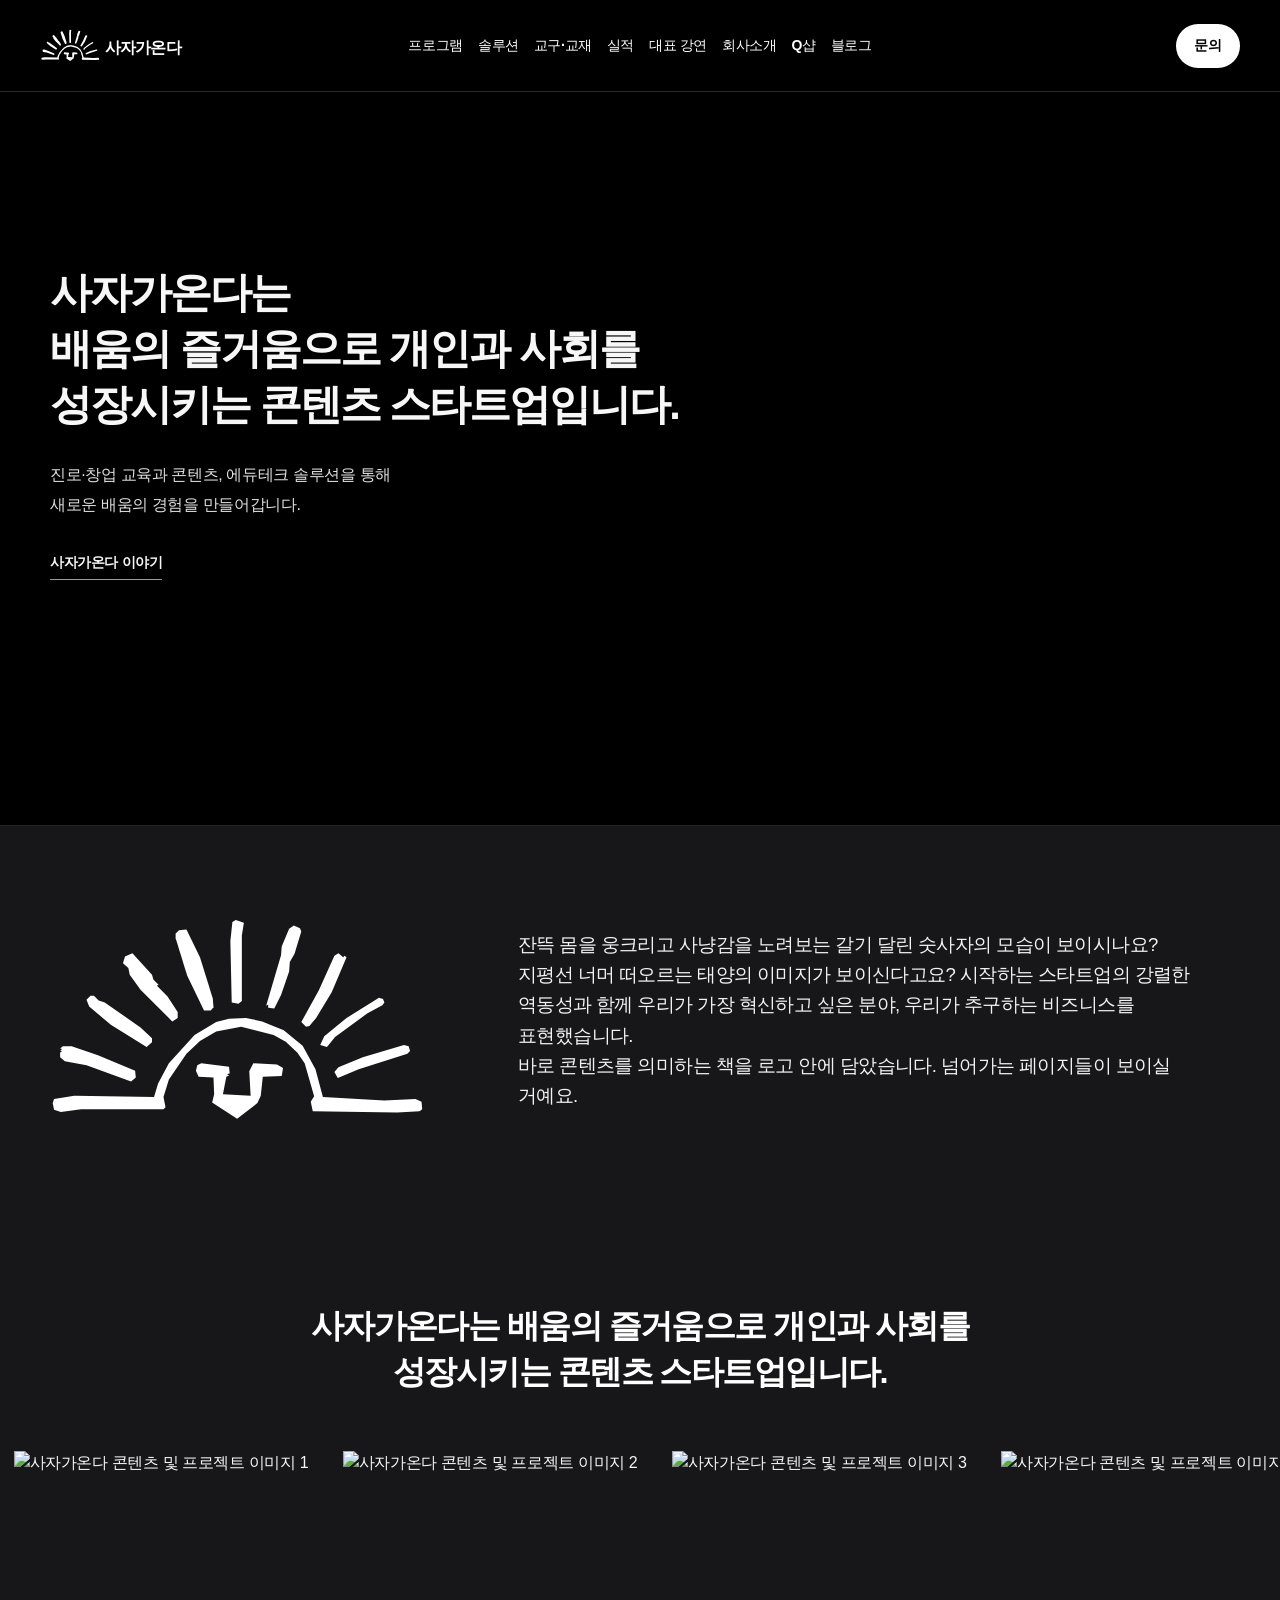
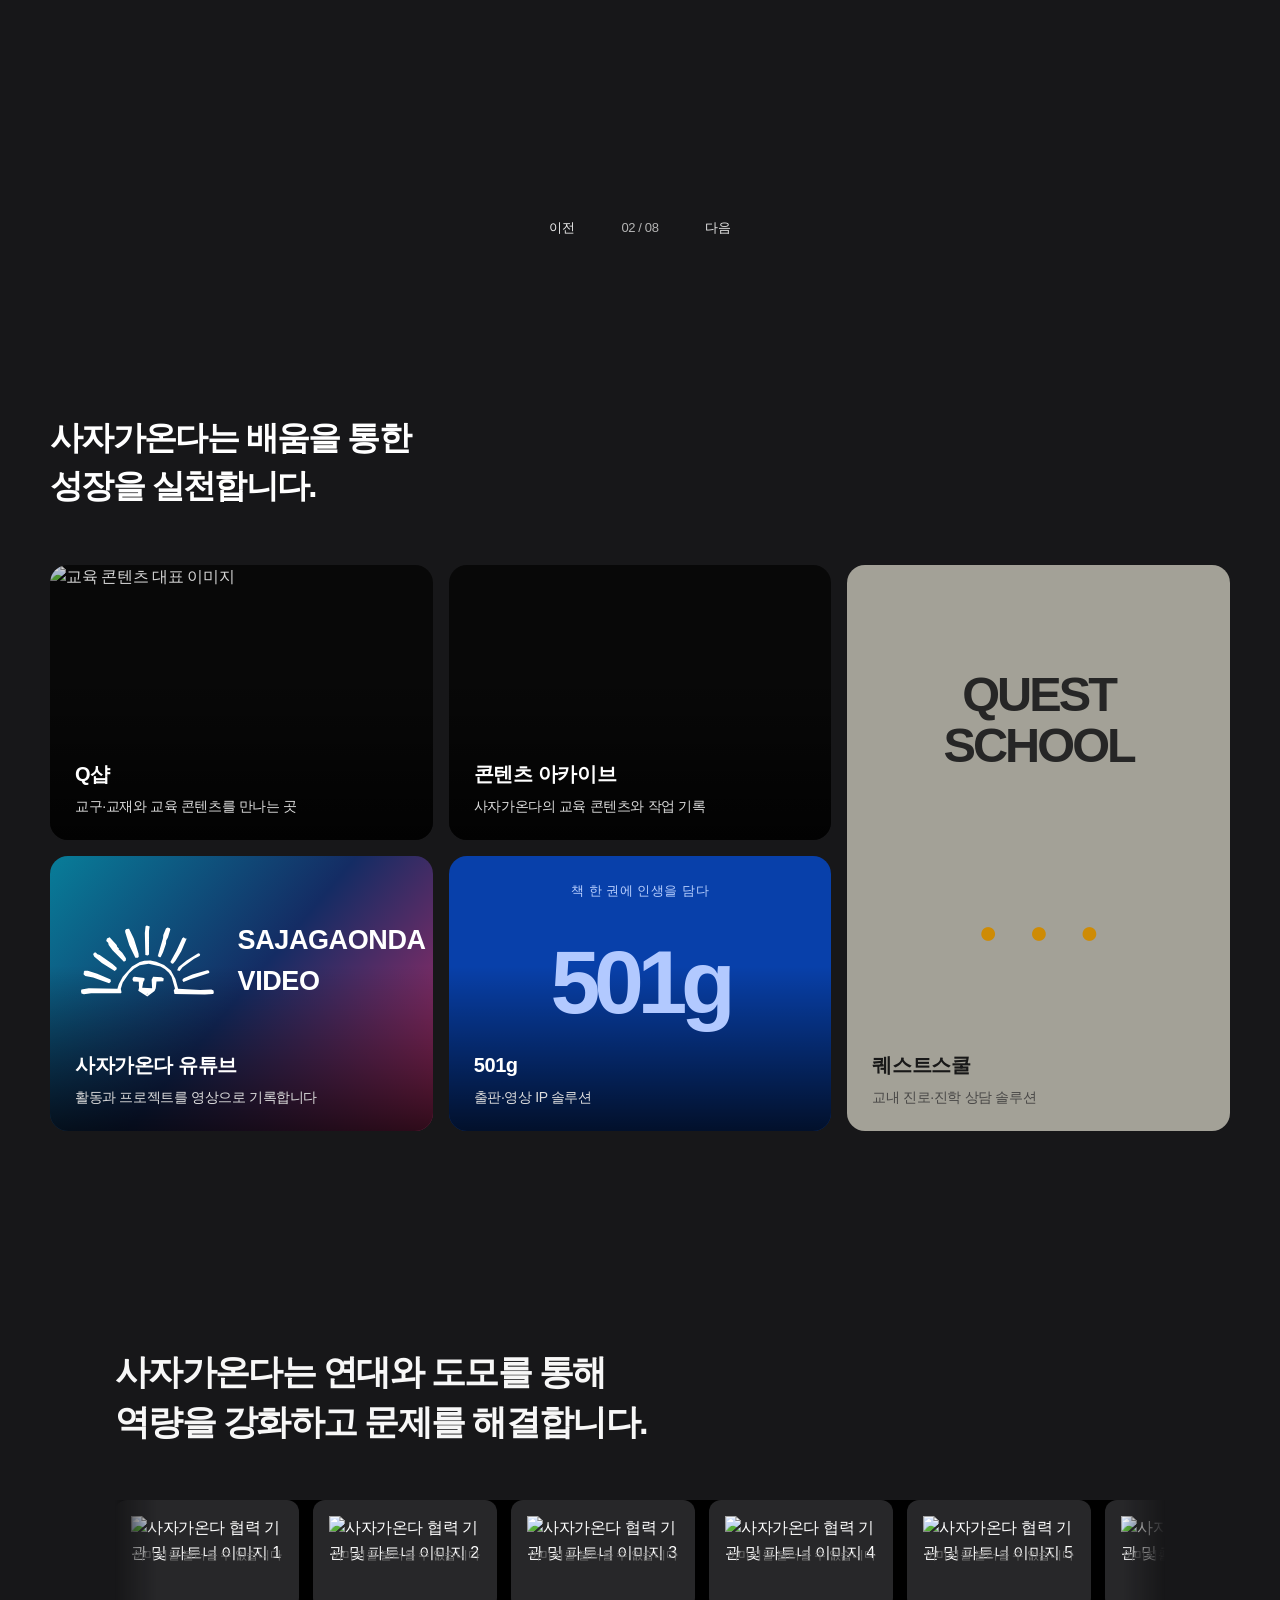
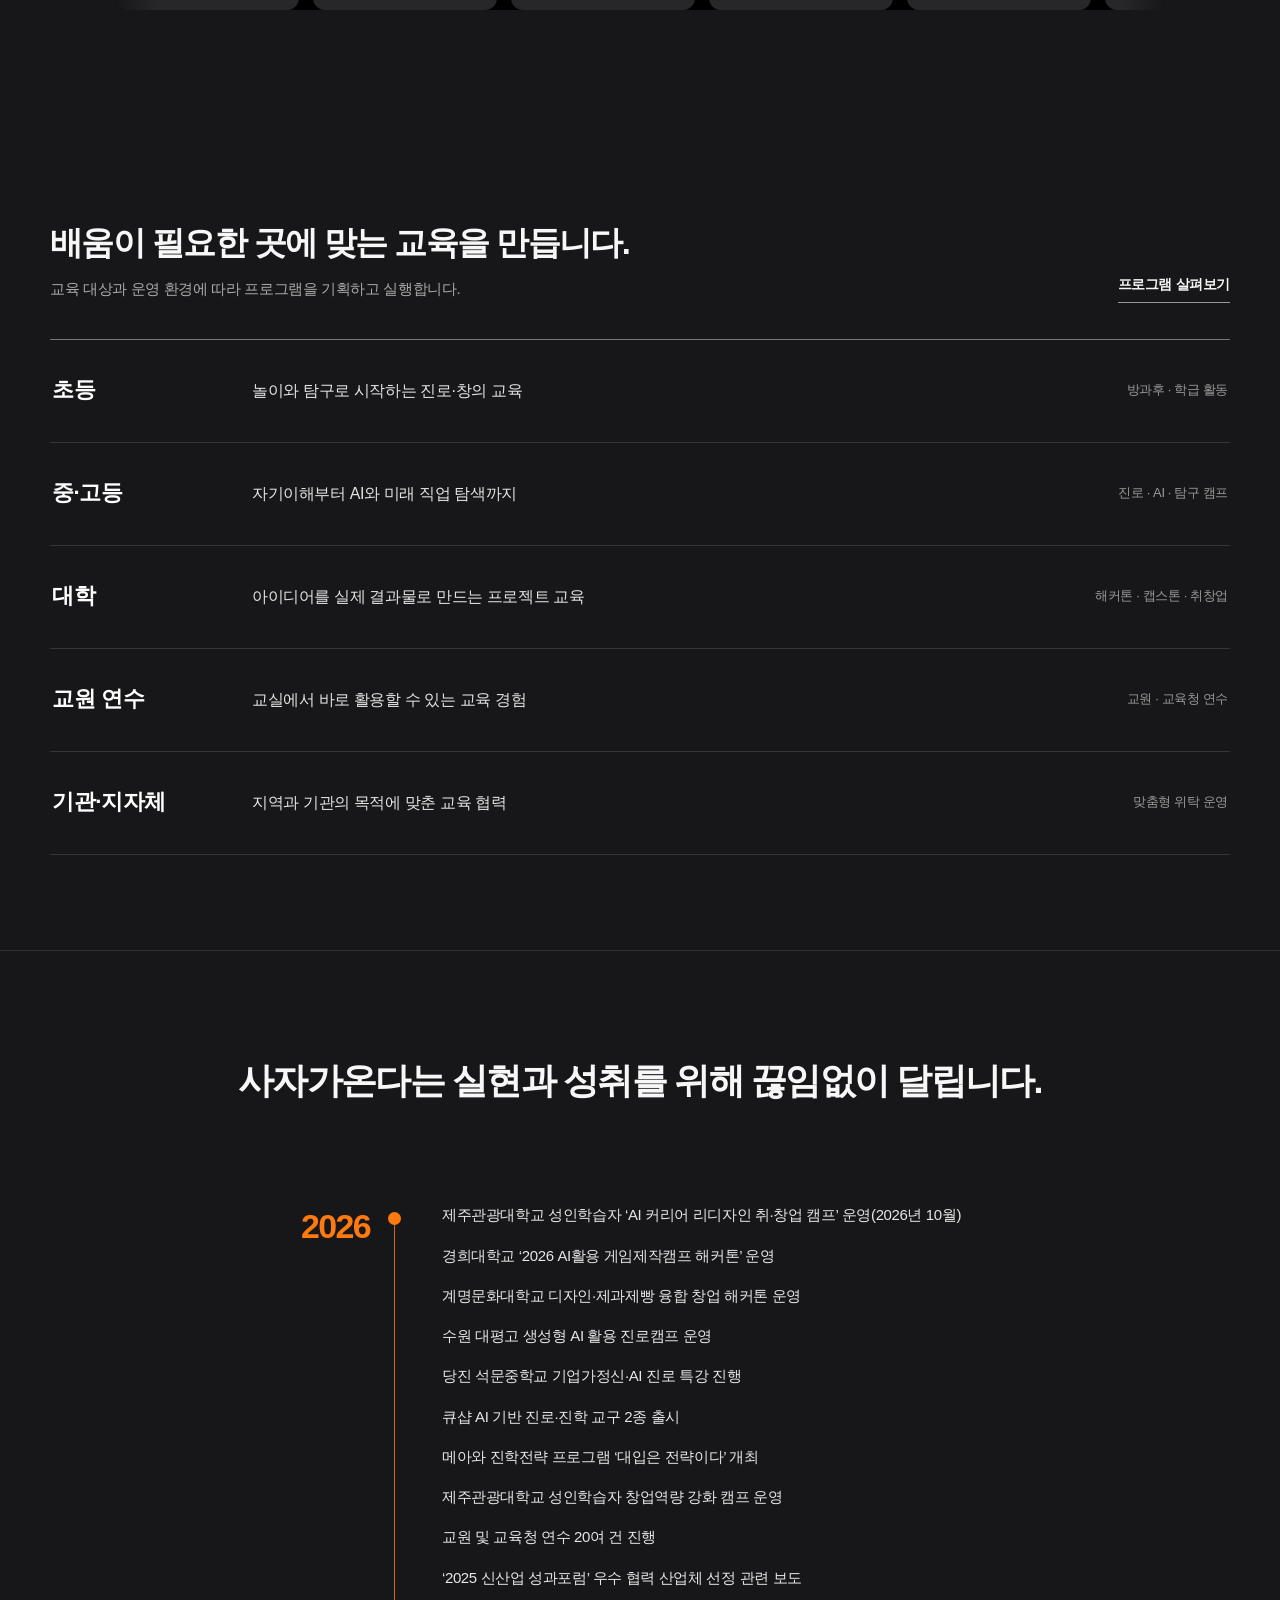
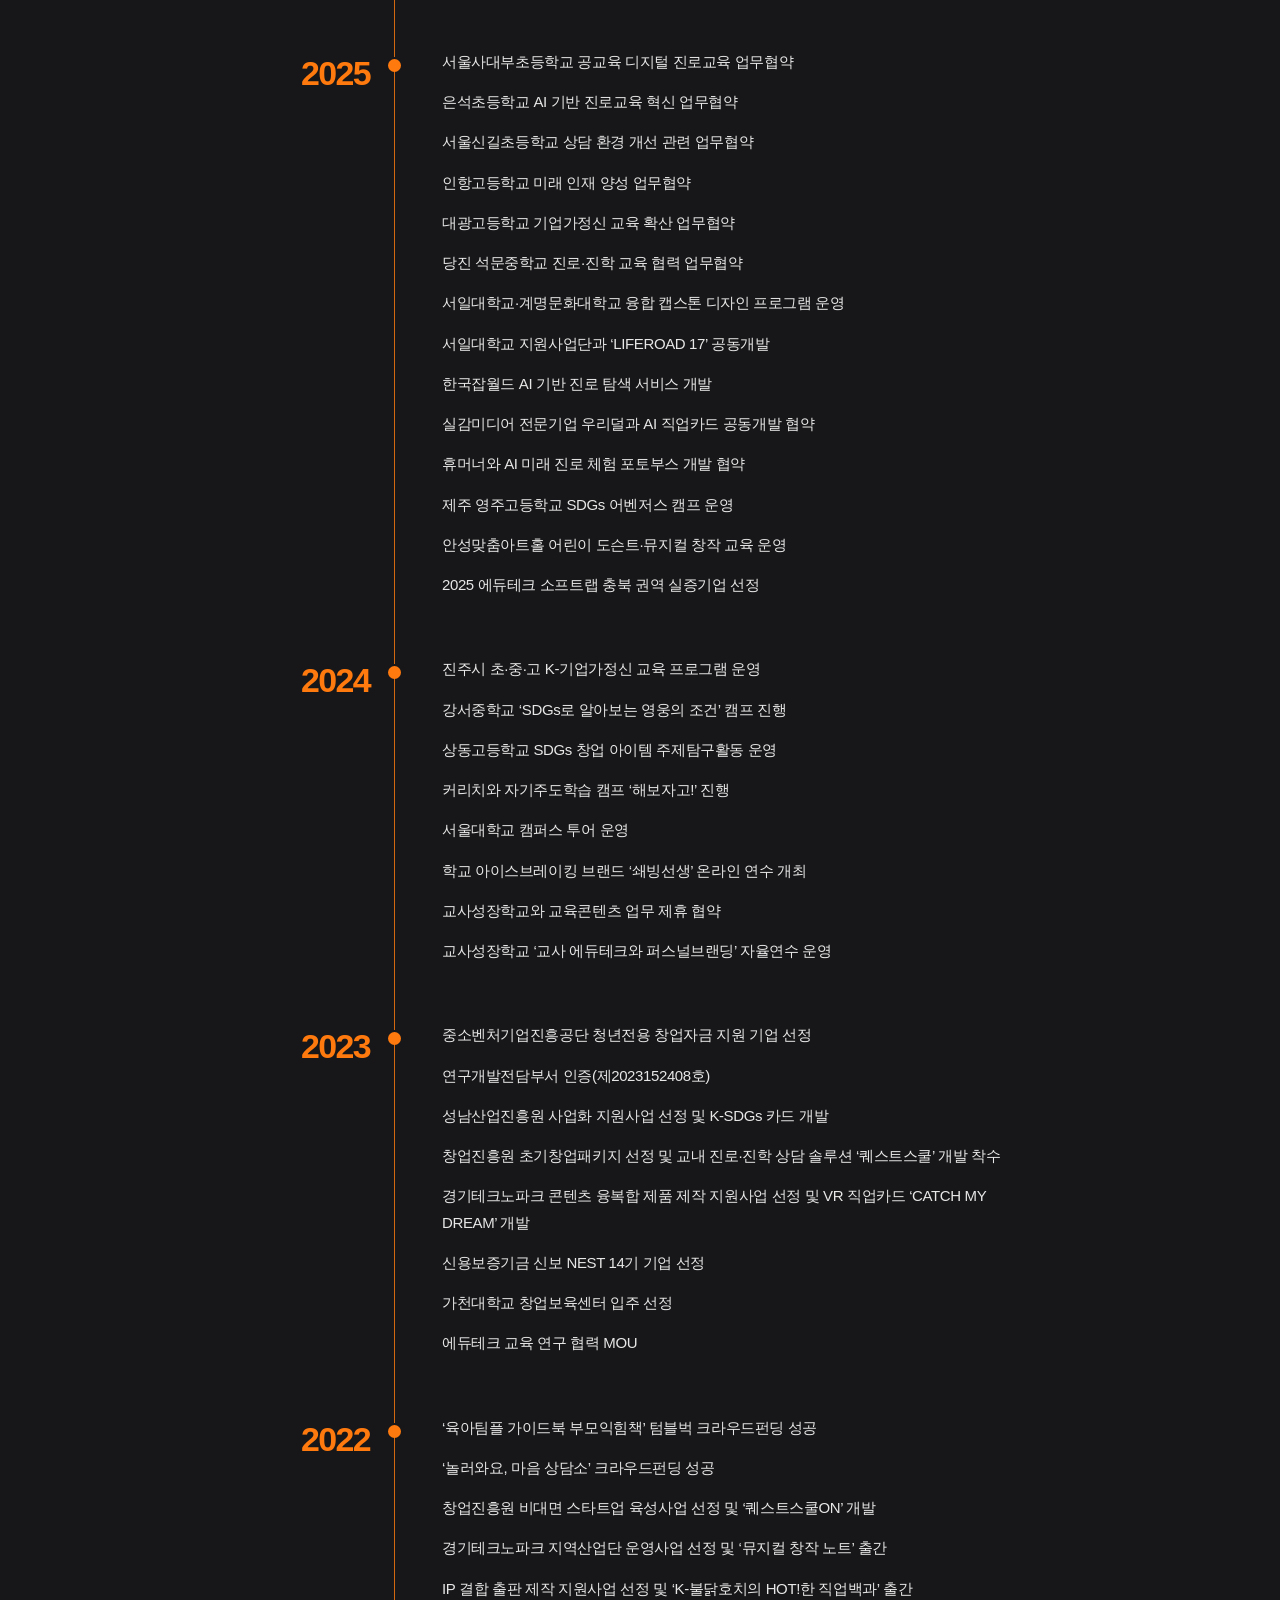
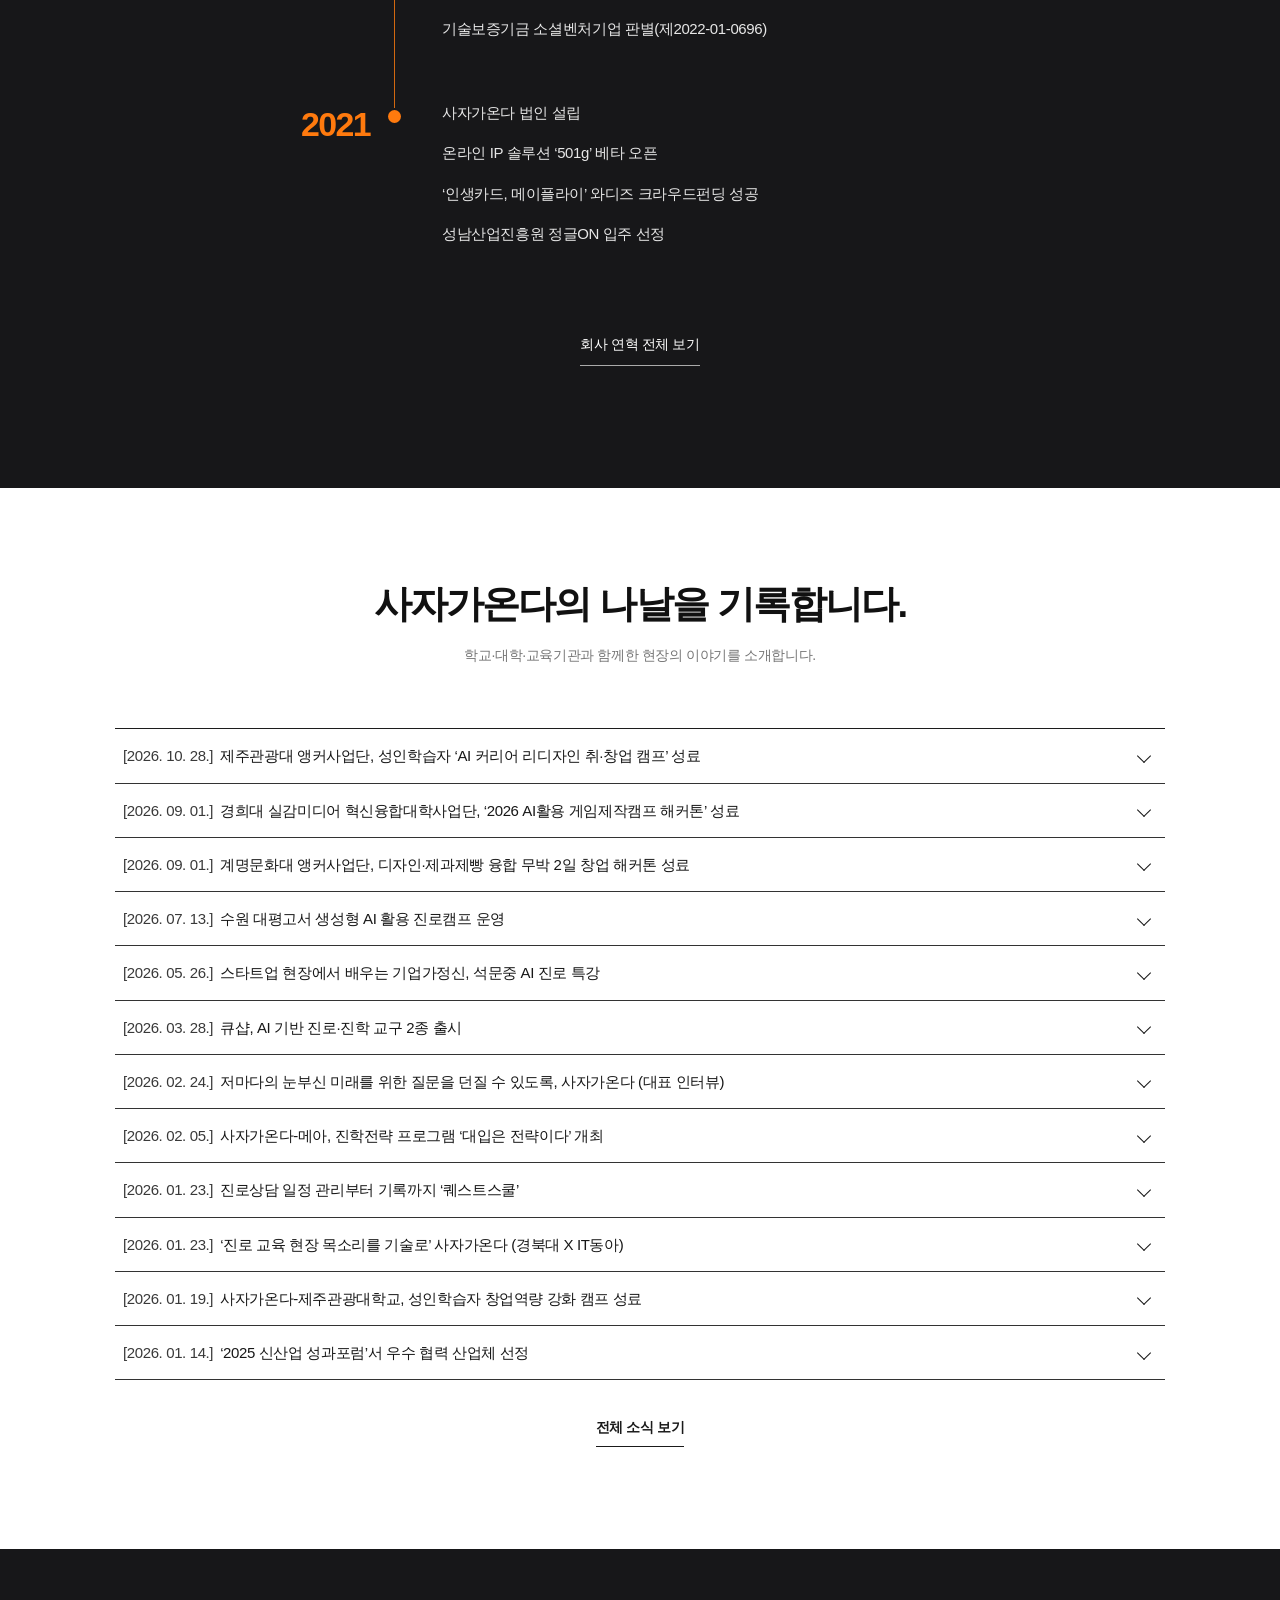
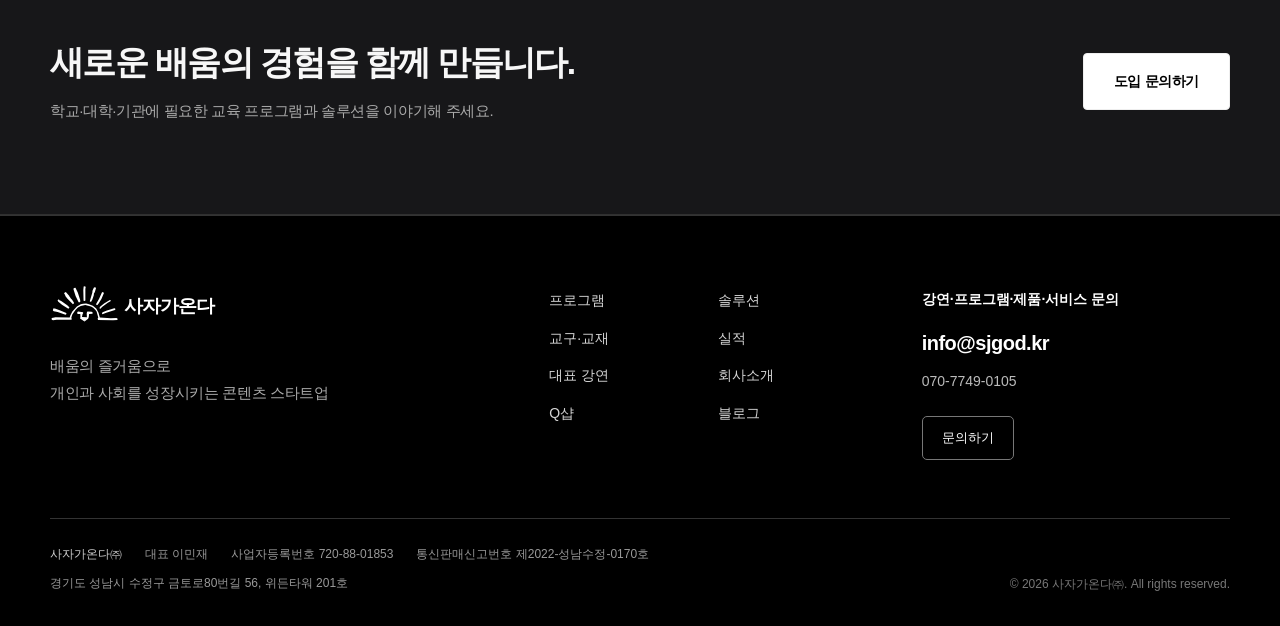
==== commit 1f3b5176: "feat: enable content archive and filtered materials catalogue" ====
--- a/index.html
+++ b/index.html
@@ -1,4 +1,4 @@
-<!doctype html><html lang="ko"><head><meta charset="utf-8"><meta name="viewport" content="width=device-width,initial-scale=1"><meta name="theme-color" content="#000000"><link rel="icon" type="image/svg+xml" href="favicon.svg"><link rel="shortcut icon" href="favicon.svg"><meta name="description" content="사자가온다는 진로·창업 교육 콘텐츠와 에듀테크 솔루션을 개발하는 기업이다. 학교, 대학, 공공기관과 협력해 AI 기반 미래역량 교육 프로그램을 기획·운영하고 있다."><title>사자가온다 : 배움의 즐거움으로 성장하는 콘텐츠를 만듭니다.</title><link rel="stylesheet" href="assets/css/style.css"><link rel="stylesheet" href="assets/css/home-original.css"><link rel="stylesheet" href="assets/css/original-revival.css"><link rel="stylesheet" href="assets/css/header.css"><link rel="stylesheet" href="assets/css/footer.css"><link rel="stylesheet" href="assets/css/lion-intro.css"><script defer src="assets/js/images.js"></script><script defer src="assets/js/main.js"></script><script defer src="assets/js/gallery.js"></script><script defer src="assets/js/history-data.js"></script><script defer src="assets/js/news-data.js"></script><script defer src="assets/js/original-home.js"></script><script defer src="assets/js/inquiry.js"></script><script defer src="assets/js/lion-intro.js"></script></head><body><div class="lion-intro" id="lion-intro" role="presentation" aria-hidden="true">
+<!doctype html><html lang="ko"><head><meta charset="utf-8"><meta name="viewport" content="width=device-width,initial-scale=1"><meta name="theme-color" content="#000000"><link rel="icon" type="image/svg+xml" href="favicon.svg"><link rel="shortcut icon" href="favicon.svg"><meta name="description" content="사자가온다는 진로·창업 교육 콘텐츠와 에듀테크 솔루션을 개발하는 기업이다. 학교, 대학, 공공기관과 협력해 AI 기반 미래역량 교육 프로그램을 기획·운영하고 있다."><title>사자가온다 : 배움의 즐거움으로 성장하는 콘텐츠를 만듭니다.</title><link rel="stylesheet" href="assets/css/style.css"><link rel="stylesheet" href="assets/css/home-original.css"><link rel="stylesheet" href="assets/css/original-revival.css"><link rel="stylesheet" href="assets/css/header.css"><link rel="stylesheet" href="assets/css/footer.css"><link rel="stylesheet" href="assets/css/content-catalog.css"><link rel="stylesheet" href="assets/css/lion-intro.css"><script defer src="assets/js/images.js"></script><script defer src="assets/js/main.js"></script><script defer src="assets/js/gallery.js"></script><script defer src="assets/js/history-data.js"></script><script defer src="assets/js/news-data.js"></script><script defer src="assets/js/original-home.js"></script><script defer src="assets/js/inquiry.js"></script><script defer src="assets/js/material-catalog.js"></script><script defer src="assets/js/lion-intro.js"></script></head><body><div class="lion-intro" id="lion-intro" role="presentation" aria-hidden="true">
   <div class="lion-intro-stage">
     <svg class="lion-intro-symbol" xmlns="http://www.w3.org/2000/svg" viewBox="0 0 560 310" fill="currentColor" fill-rule="evenodd" aria-hidden="true"><path class="lion-intro-core lion-intro-core-0" d="M216 229L220 238L242 239L243 264L240 276L277 300L307 277L312 266L315 238L343 237L345 225L336 220L301 218L295 230L297 266L256 264L261 238L265 236L262 234L266 233L265 223L224 218L218 221Z "/>
 <path class="lion-intro-core lion-intro-core-1" d="M274 289L280 288L276 291Z "/>
--- a/assets/css/content-catalog.css
+++ b/assets/css/content-catalog.css
@@ -0,0 +1,68 @@
+/* Shared original-style editorial archive */
+.site-home .sh-feature-archive{background:#1b1b1d!important;padding:94px 0 112px!important}
+.site-home .sh-feature-wrap{max-width:1320px!important}
+.site-home .sh-feature-archive h2{font-size:clamp(27px,2.6vw,38px);font-weight:700;line-height:1.45;letter-spacing:-.05em;margin:0 0 55px;color:#fff}
+.site-home .sh-feature-grid{display:grid;grid-template-columns:repeat(3,minmax(0,1fr));grid-template-rows:275px 275px;gap:16px}
+.site-home .sh-feature-tile{position:relative;display:flex;flex-direction:column;justify-content:end;overflow:hidden;isolation:isolate;border-radius:18px;color:#fff!important;background:#080808;text-decoration:none;transition:transform .25s,border-color .25s}
+.site-home .sh-feature-tile:hover{transform:translateY(-3px)}
+.site-home .sh-feature-media{position:absolute;inset:0;z-index:-1;display:grid;place-items:center}
+.site-home .sh-feature-media img{width:100%;height:100%;object-fit:contain;opacity:.83}
+.site-home .sh-feature-tile::after{content:"";z-index:-1;position:absolute;inset:40% 0 0;background:linear-gradient(transparent,rgba(0,0,0,.75))}
+.site-home .sh-feature-copy{position:relative;padding:25px 25px 22px;display:grid;gap:8px}
+.site-home .sh-feature-copy strong{font-size:20px;font-weight:670;line-height:1.3}
+.site-home .sh-feature-copy span{font-size:14px;line-height:1.65;color:#ddd}
+.site-home .sh-feature-shop{grid-column:1;grid-row:1}
+.site-home .sh-feature-brand{grid-column:2;grid-row:1}
+.site-home .sh-feature-quest{grid-column:3;grid-row:1/span 2;background:#a3a197!important;color:#181818!important}
+.site-home .sh-feature-quest::after{display:none}
+.site-home .sh-feature-quest .sh-feature-copy span{color:#494847}
+.site-home .sh-feature-video{grid-column:1;grid-row:2;background:linear-gradient(130deg,#087d99,#142c64,#bb2c67)!important}
+.site-home .sh-feature-501{grid-column:2;grid-row:2;background:#0840aa!important}
+.site-home .sh-feature-quest-art{position:absolute;inset:35px 22px 105px;display:grid;place-items:center;text-align:center}
+.site-home .sh-feature-quest-art>span:first-child{font-size:clamp(35px,3.8vw,60px);font-weight:900;line-height:1.04;letter-spacing:-.06em;color:#262626}
+.site-home .sh-feature-quest-dots{font-size:32px;color:#ce8b05}
+.site-home .sh-feature-video-art{position:absolute;inset:25px 30px 90px;display:flex;align-items:center;justify-content:space-around;gap:22px}
+.site-home .sh-feature-video-art img{width:140px;max-width:42%;filter:invert(1)}
+.site-home .sh-feature-video-art span{font-size:27px;font-weight:760;color:#fff}
+.site-home .sh-feature-501-art{position:absolute;inset:25px 25px 80px;display:flex;flex-direction:column;align-items:center;justify-content:center;gap:12px}
+.site-home .sh-feature-501-art small{font-size:13px;letter-spacing:.04em;color:#bad0ff}
+.site-home .sh-feature-501-art span{font-size:clamp(65px,7vw,104px);font-weight:780;letter-spacing:-.07em;color:#b2c9ff}
+@media(max-width:950px){
+ .site-home .sh-feature-grid{grid-template-columns:repeat(2,minmax(0,1fr));grid-template-rows:repeat(3,260px)}
+ .site-home .sh-feature-shop{grid-column:1;grid-row:1}
+ .site-home .sh-feature-brand{grid-column:2;grid-row:1}
+ .site-home .sh-feature-quest{grid-column:2;grid-row:2/span 2}
+ .site-home .sh-feature-video{grid-column:1;grid-row:2}
+ .site-home .sh-feature-501{grid-column:1;grid-row:3}
+}
+@media(max-width:620px){
+ .site-home .sh-feature-archive{padding:65px 0 75px!important}
+ .site-home .sh-feature-archive h2{font-size:27px;margin-bottom:28px}
+ .site-home .sh-feature-grid{grid-template-columns:1fr;grid-template-rows:none;gap:11px}
+ .site-home .sh-feature-tile{grid-row:auto!important;grid-column:auto!important;min-height:255px}
+ .site-home .sh-feature-quest{min-height:370px}
+ .site-home .sh-feature-copy{padding:22px}
+}
+/* Materials catalog cards: subtle white outline and readable metadata */
+#materials .material-filter{display:flex;flex-wrap:wrap;gap:9px;margin:27px 0 29px}
+#materials .material-filter button{border:1px solid #585858;border-radius:999px;padding:11px 20px;background:transparent;color:#ccc;font:inherit;font-size:14px;cursor:pointer}
+#materials .material-filter button.is-active,#materials .material-filter button:hover{border-color:#eee;background:#fff;color:#000}
+#materials .material-card-grid{display:grid;grid-template-columns:repeat(3,minmax(0,1fr));gap:22px}
+#materials .material-product-card{min-width:0;display:flex;flex-direction:column;overflow:hidden;border:1px solid rgba(255,255,255,.4);border-radius:12px;background:#0d0d0d;transition:transform .22s,border-color .22s}
+#materials .material-product-card:hover{transform:translateY(-3px);border-color:#fff}
+#materials .material-product-media{background:#181818;aspect-ratio:4/3;overflow:hidden;display:grid;place-items:center;padding:13px}
+#materials .material-product-media img{width:100%;height:100%;object-fit:contain}
+#materials .material-product-body{padding:25px 24px 26px;display:flex;flex-direction:column;flex:1}
+#materials .material-product-category{font-size:12px;color:#949494;line-height:1.5;margin:0 0 12px!important}
+#materials .material-product-body h3{font-size:22px;font-weight:690;line-height:1.35;margin:0 0 12px;color:#fff}
+#materials .material-product-summary{font-size:15px;color:#eee;line-height:1.7;margin:0 0 9px!important}
+#materials .material-product-detail{font-size:14px;color:#a5a5a5;line-height:1.78;margin:0 0 24px!important}
+#materials .material-product-body>a{margin-top:auto;align-self:flex-start;color:#fff;text-decoration:none;border-bottom:1px solid #aaa;padding-bottom:7px;font-size:14px;font-weight:630}
+#materials .material-qshop{display:flex;align-items:center;justify-content:space-between;gap:28px;border-top:1px solid #484848;margin-top:65px;padding:40px 0 12px}
+#materials .material-qshop h3{font-size:25px;margin:0 0 12px}
+#materials .material-qshop p{font-size:15px;color:#aaa;line-height:1.7}
+#materials .material-qshop a{background:#fff;color:#000;border-radius:5px;text-decoration:none;padding:14px 25px;white-space:nowrap;font-size:14px;font-weight:700}
+#materials .material-empty{grid-column:1/-1;padding:40px 0;color:#aaa}
+@media(max-width:950px){#materials .material-card-grid{grid-template-columns:repeat(2,minmax(0,1fr))}}
+@media(max-width:620px){#materials .material-card-grid{grid-template-columns:1fr;gap:14px}#materials .material-product-body{padding:22px}#materials .material-qshop{flex-direction:column;align-items:flex-start}#materials .material-qshop h3{font-size:22px}}
+@media(prefers-reduced-motion:reduce){.sh-feature-tile,.material-product-card{transition:none!important;transform:none!important}}
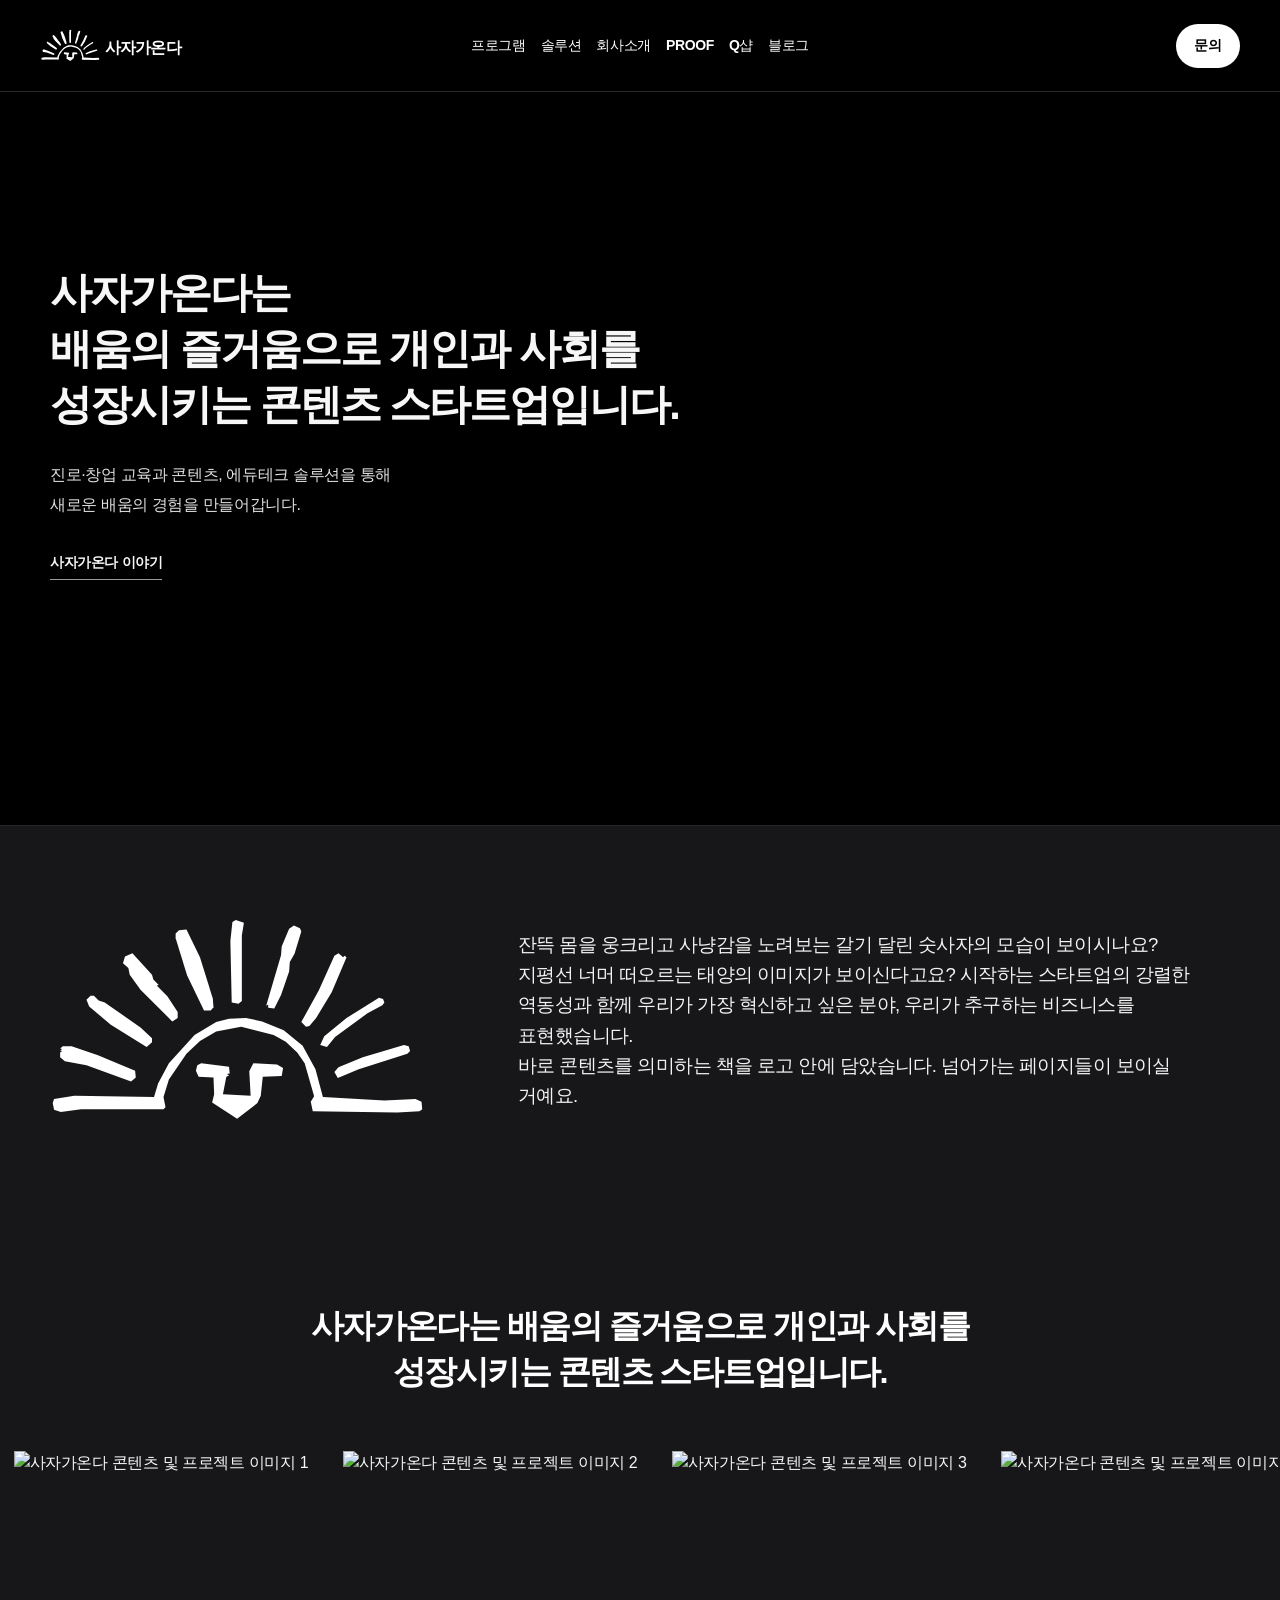
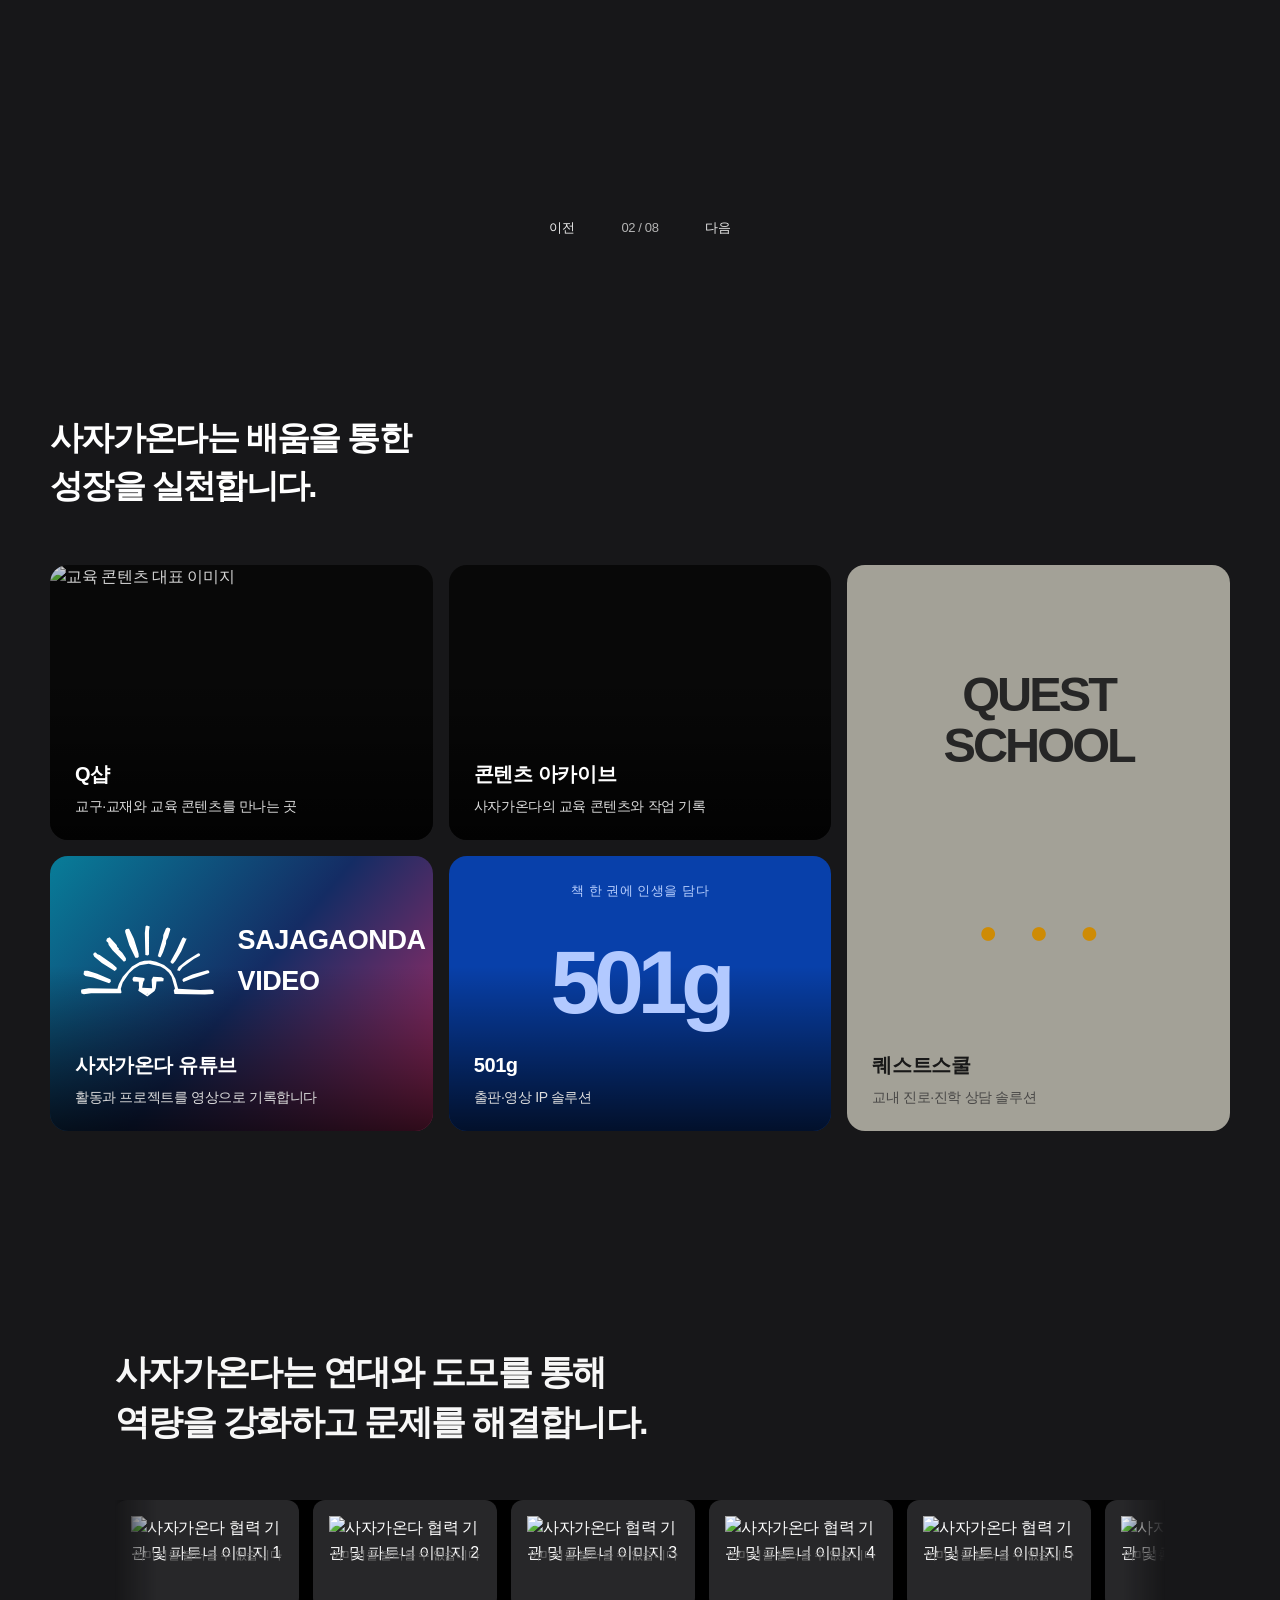
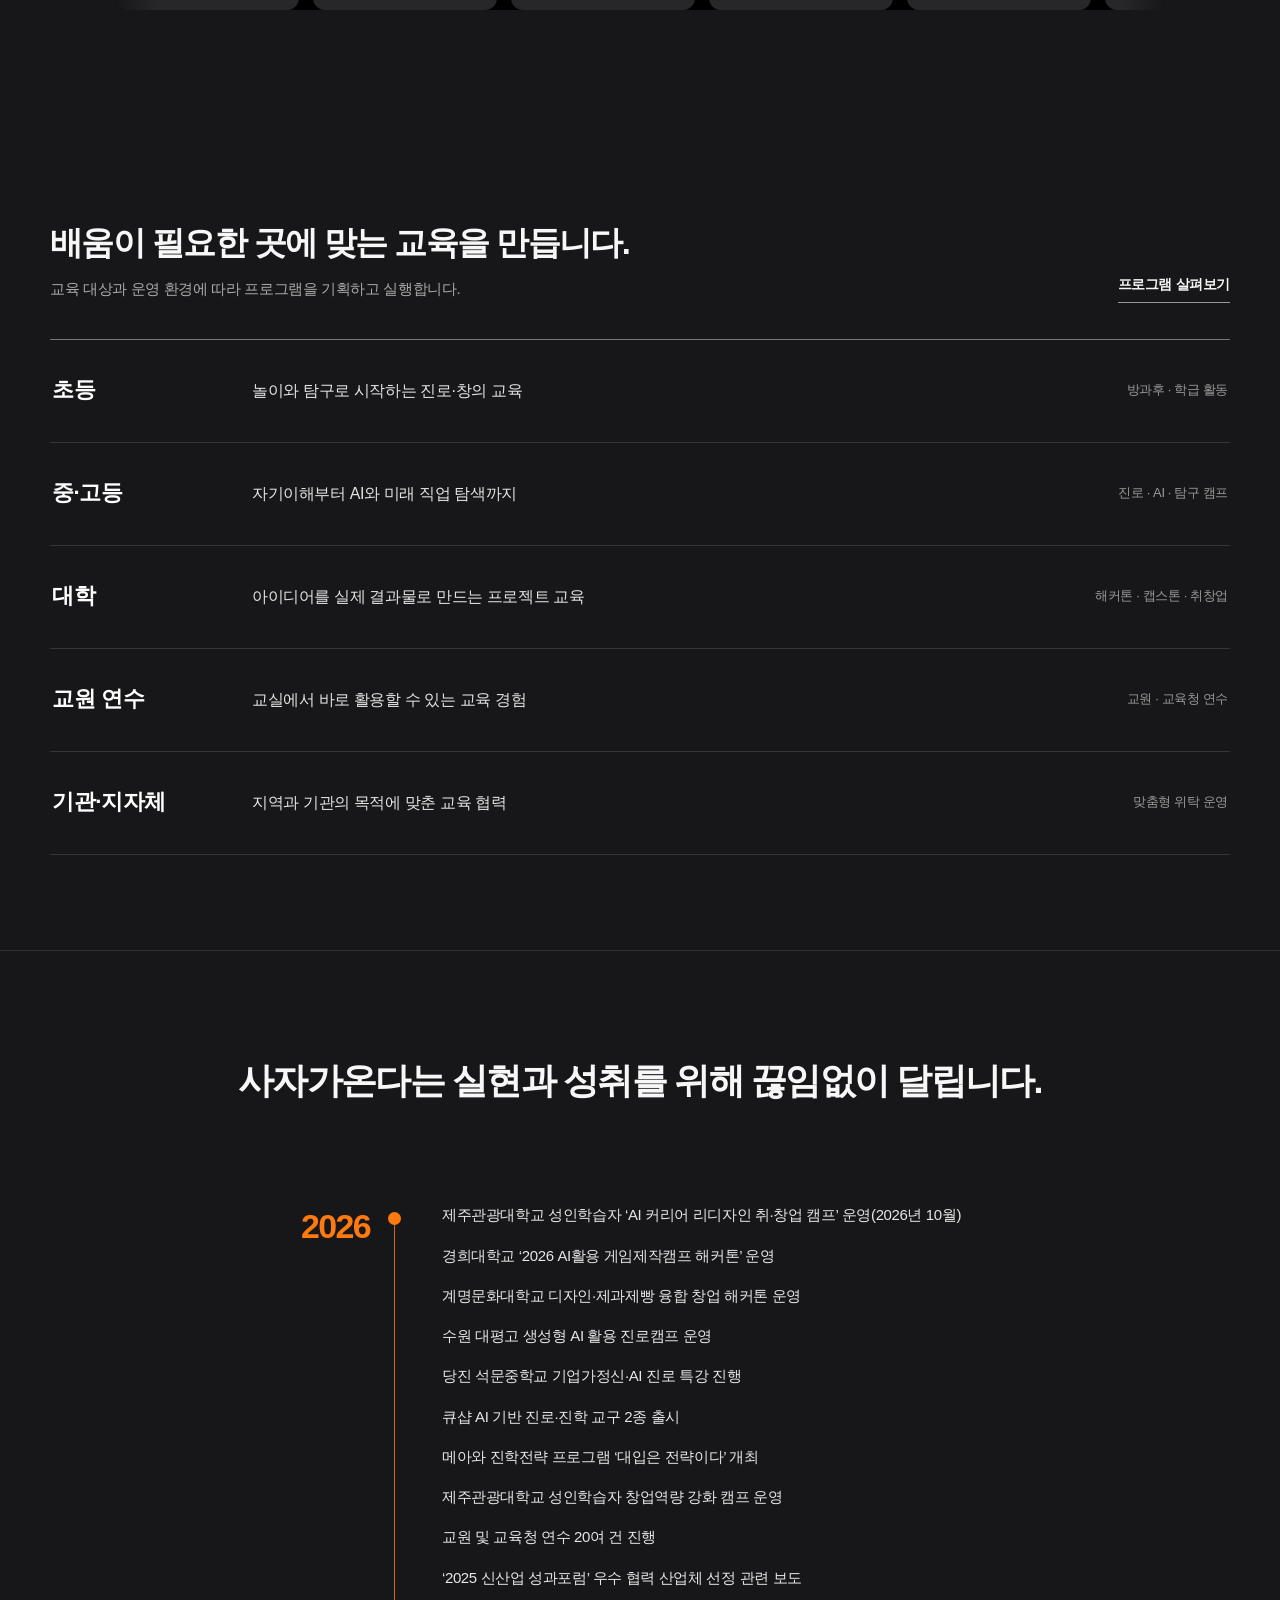
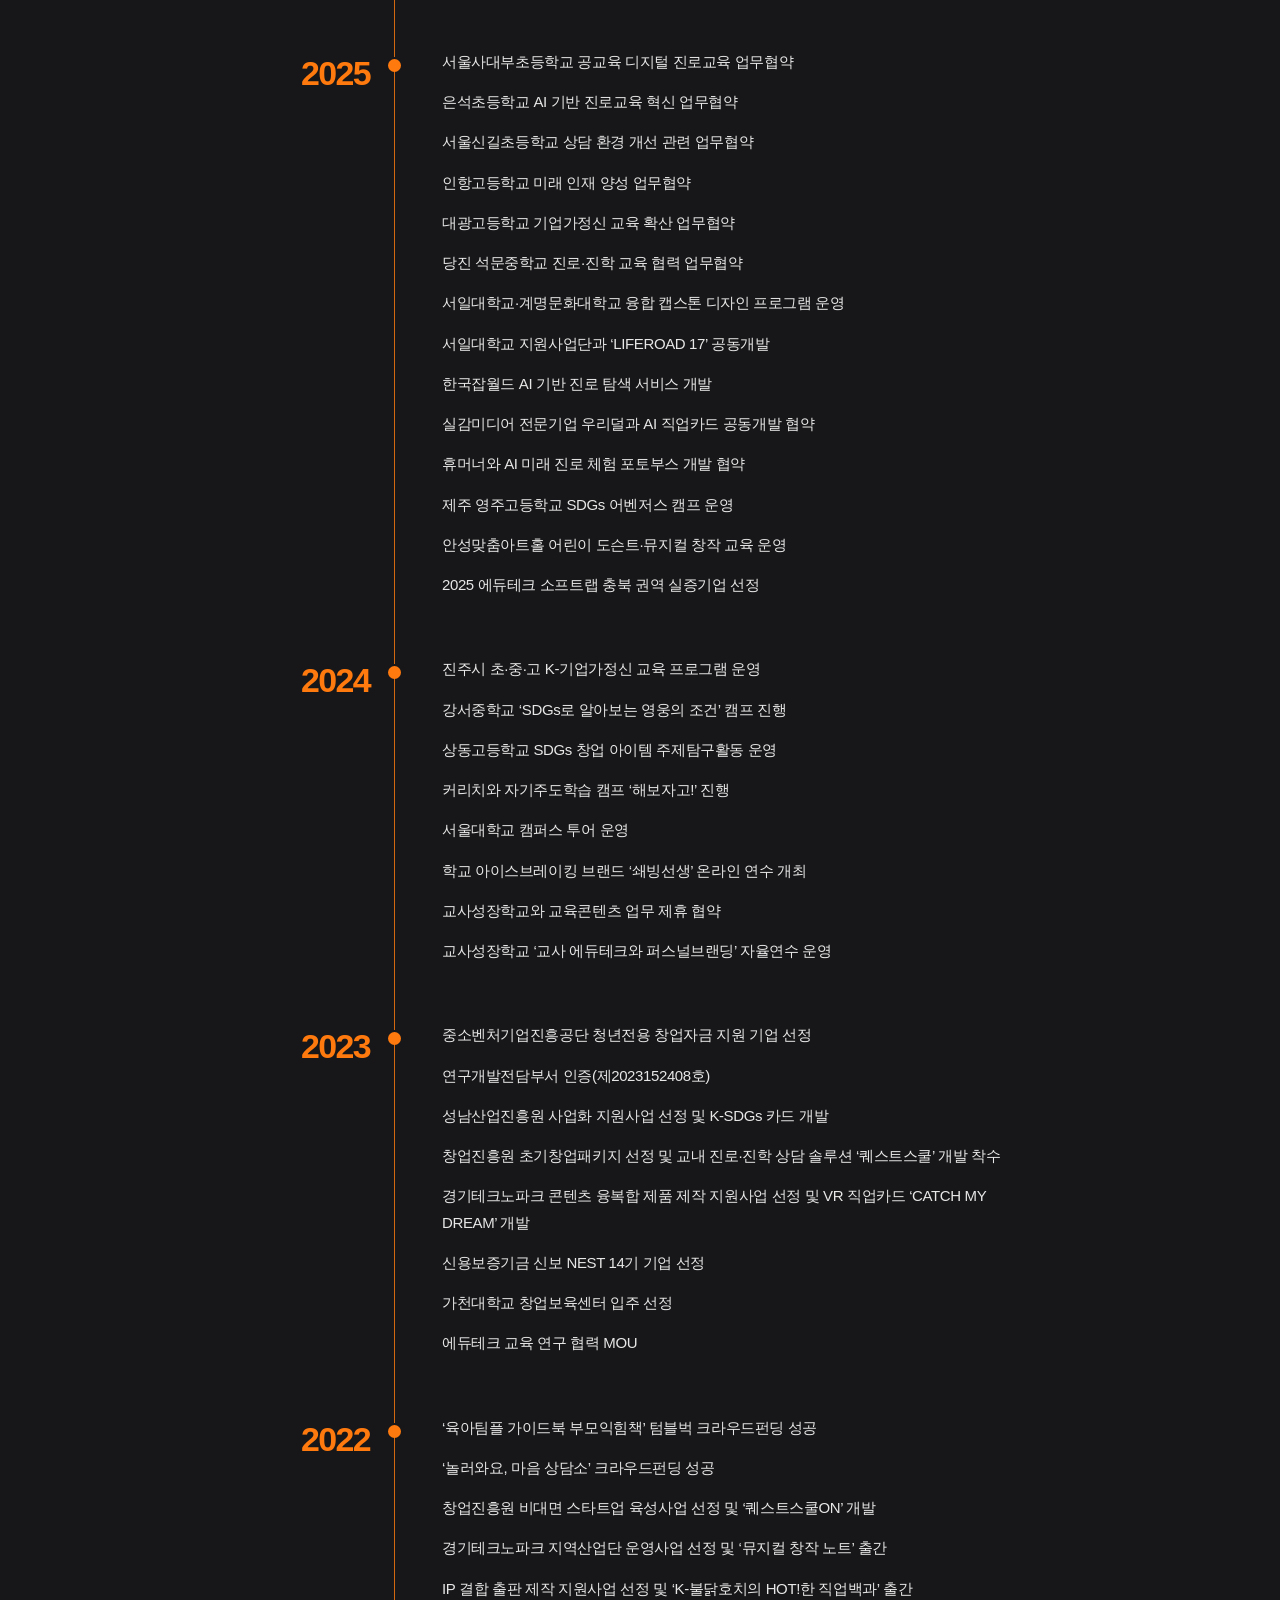
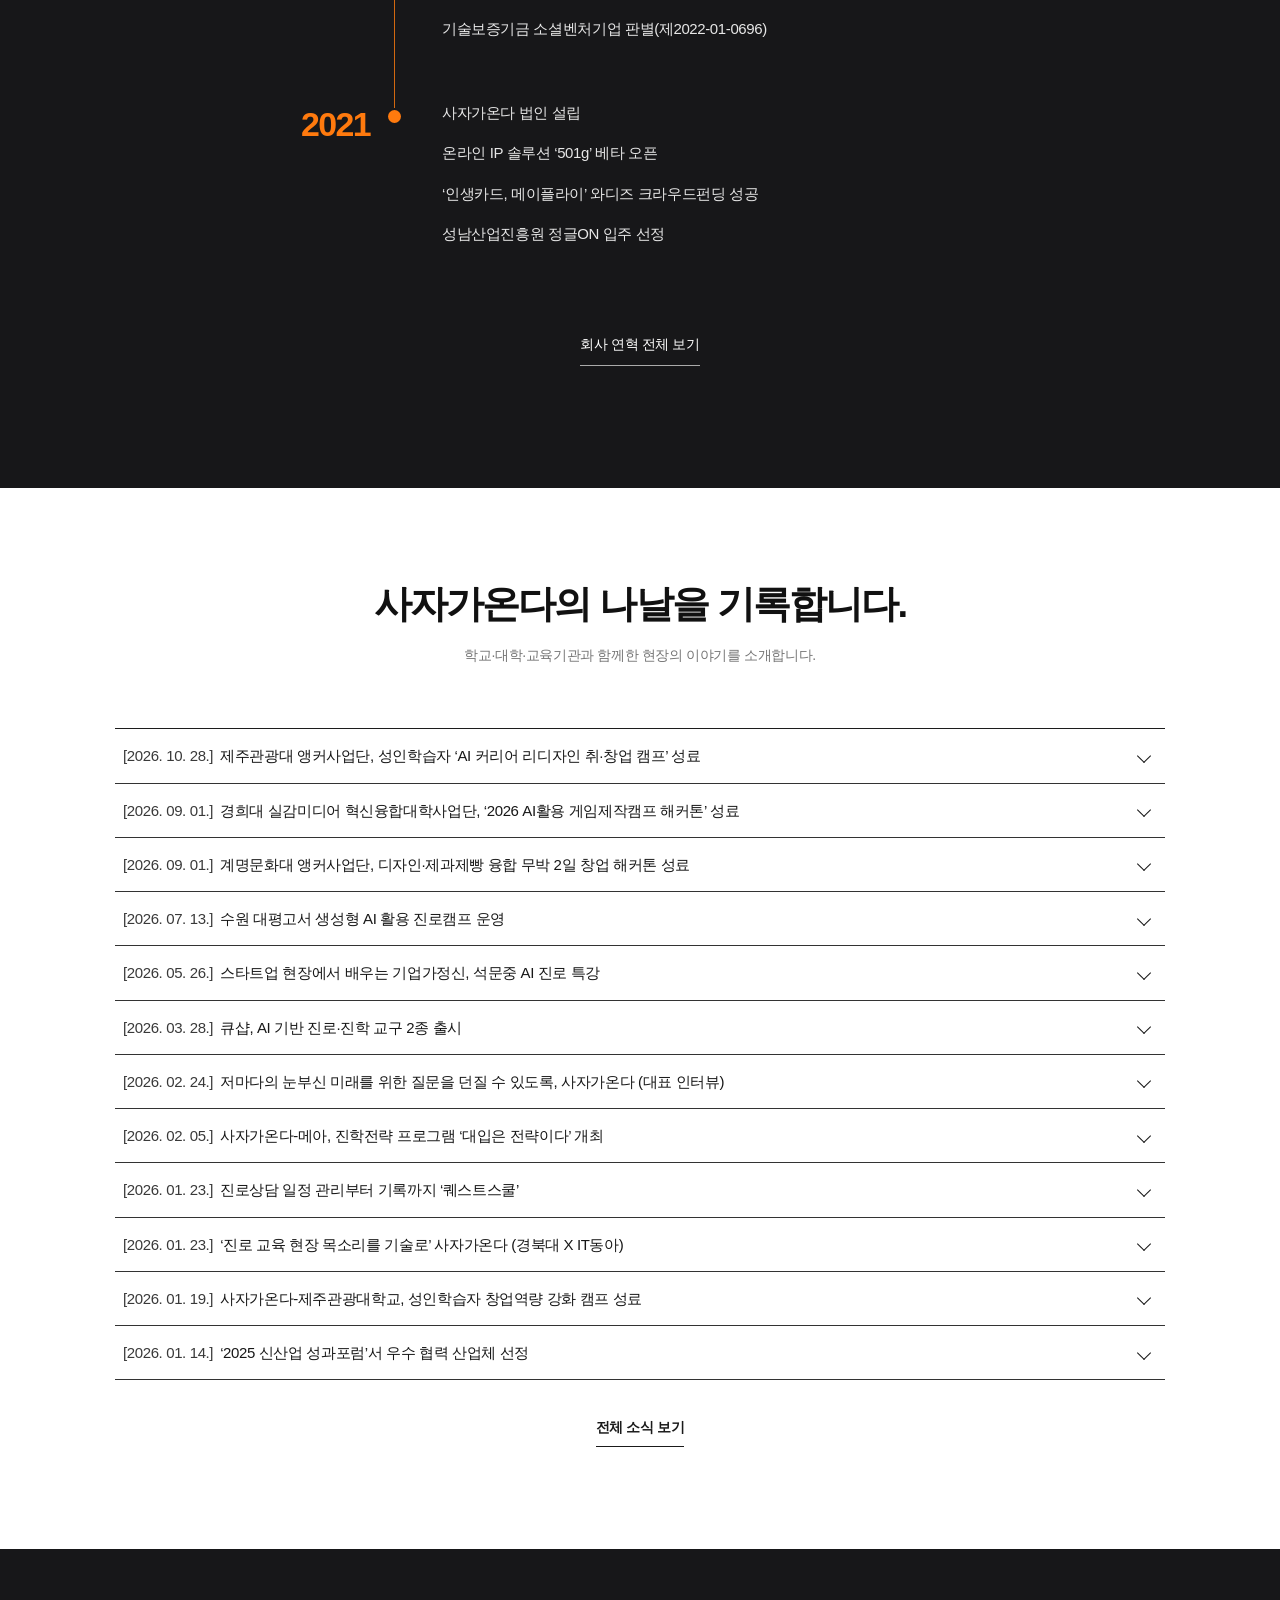
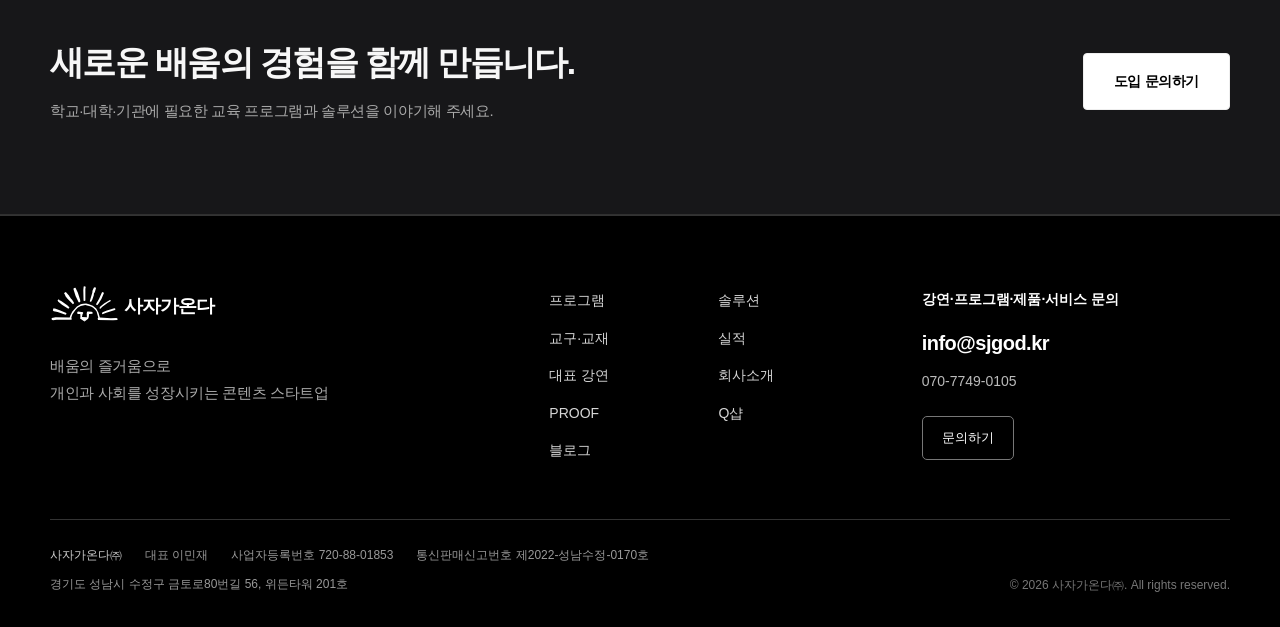
==== commit 34f0f88f: "navigation: simplify header and add PROOF, retain lecture/results/materials in footer" ====
--- a/index.html
+++ b/index.html
@@ -13,7 +13,7 @@
 <path class="lion-intro-ray lion-intro-ray-odd" style="--ray-index:8" d="M275 6L270 9L267 37L269 128L279 130L284 126L284 29L287 10Z"/></svg>
   </div>
   <button type="button" class="lion-intro-skip" id="lion-intro-skip" aria-label="인트로 건너뛰기">건너뛰기</button>
-</div><a class="skip-link" href="#main">본문으로 이동</a><header class="site-header" id="site-header"><div class="header-inner container"><a class="wordmark brand-logo brand-lockup" href="index.html" aria-label="사자가온다 홈"><img src="assets/img/sjgod-lockup.svg" alt="" class="brand-lockup-image"></a><nav class="desktop-nav" aria-label="주요 메뉴"><a href="programs.html">프로그램</a><a href="solutions.html">솔루션</a><a href="materials.html">교구·교재</a><a href="results.html">실적</a><a href="lecture.html">대표 강연</a><a href="company.html">회사소개</a><a href="https://q-shop.kr/" target="_blank" rel="noopener noreferrer">Q샵</a><a href="https://blog.naver.com/jc_lab" target="_blank" rel="noopener noreferrer">블로그</a></nav><a class="header-cta" href="contact.html">문의</a><button class="menu-toggle" aria-label="메뉴 열기" aria-expanded="false" aria-controls="mobile-menu"><span></span><span></span></button></div><nav class="mobile-nav" id="mobile-menu" aria-label="모바일 메뉴" hidden><a href="programs.html">프로그램</a><a href="solutions.html">솔루션</a><a href="materials.html">교구·교재</a><a href="results.html">실적</a><a href="lecture.html">대표 강연</a><a href="company.html">회사소개</a><a href="https://q-shop.kr/" target="_blank" rel="noopener noreferrer">Q샵</a><a href="https://blog.naver.com/jc_lab" target="_blank" rel="noopener noreferrer">블로그</a><a href="contact.html">문의</a></nav></header><main id="main" class="site-home">
+</div><a class="skip-link" href="#main">본문으로 이동</a><header class="site-header" id="site-header"><div class="header-inner container"><a class="wordmark brand-logo brand-lockup" href="index.html" aria-label="사자가온다 홈"><img src="assets/img/sjgod-lockup.svg" alt="" class="brand-lockup-image"></a><nav class="desktop-nav" aria-label="주요 메뉴"><a href="programs.html">프로그램</a><a href="solutions.html">솔루션</a><a href="company.html">회사소개</a><a href="proof.html">PROOF</a><a href="https://q-shop.kr/" target="_blank" rel="noopener noreferrer">Q샵</a><a href="https://blog.naver.com/jc_lab" target="_blank" rel="noopener noreferrer">블로그</a></nav><a class="header-cta" href="contact.html">문의</a><button class="menu-toggle" aria-label="메뉴 열기" aria-expanded="false" aria-controls="mobile-menu"><span></span><span></span></button></div><nav class="mobile-nav" id="mobile-menu" aria-label="모바일 메뉴" hidden><a href="programs.html">프로그램</a><a href="solutions.html">솔루션</a><a href="company.html">회사소개</a><a href="proof.html">PROOF</a><a href="https://q-shop.kr/" target="_blank" rel="noopener noreferrer">Q샵</a><a href="https://blog.naver.com/jc_lab" target="_blank" rel="noopener noreferrer">블로그</a><a href="contact.html">문의</a></nav></header><main id="main" class="site-home">
   <section class="sh-hero" id="top" aria-labelledby="sh-title">
     <div class="sh-hero-visual">
       <img src="https://nineworksdatabase.planus253.workers.dev/cdn/uncategorized/20261112-084543-1-0aca8a4a.webp" alt="사자가온다의 사바나 일러스트" decoding="async" fetchpriority="high">
@@ -102,7 +102,7 @@
       <a href="materials.html">교구·교재</a>
       <a href="results.html">실적</a>
       <a href="lecture.html">대표 강연</a>
-      <a href="company.html">회사소개</a><a href="https://q-shop.kr/" target="_blank" rel="noopener noreferrer">Q샵</a><a href="https://blog.naver.com/jc_lab" target="_blank" rel="noopener noreferrer">블로그</a>
+      <a href="company.html">회사소개</a><a href="proof.html">PROOF</a><a href="https://q-shop.kr/" target="_blank" rel="noopener noreferrer">Q샵</a><a href="https://blog.naver.com/jc_lab" target="_blank" rel="noopener noreferrer">블로그</a>
     </nav>
     <div class="footer-contact">
       <p class="footer-contact-title">강연·프로그램·제품·서비스 문의</p>
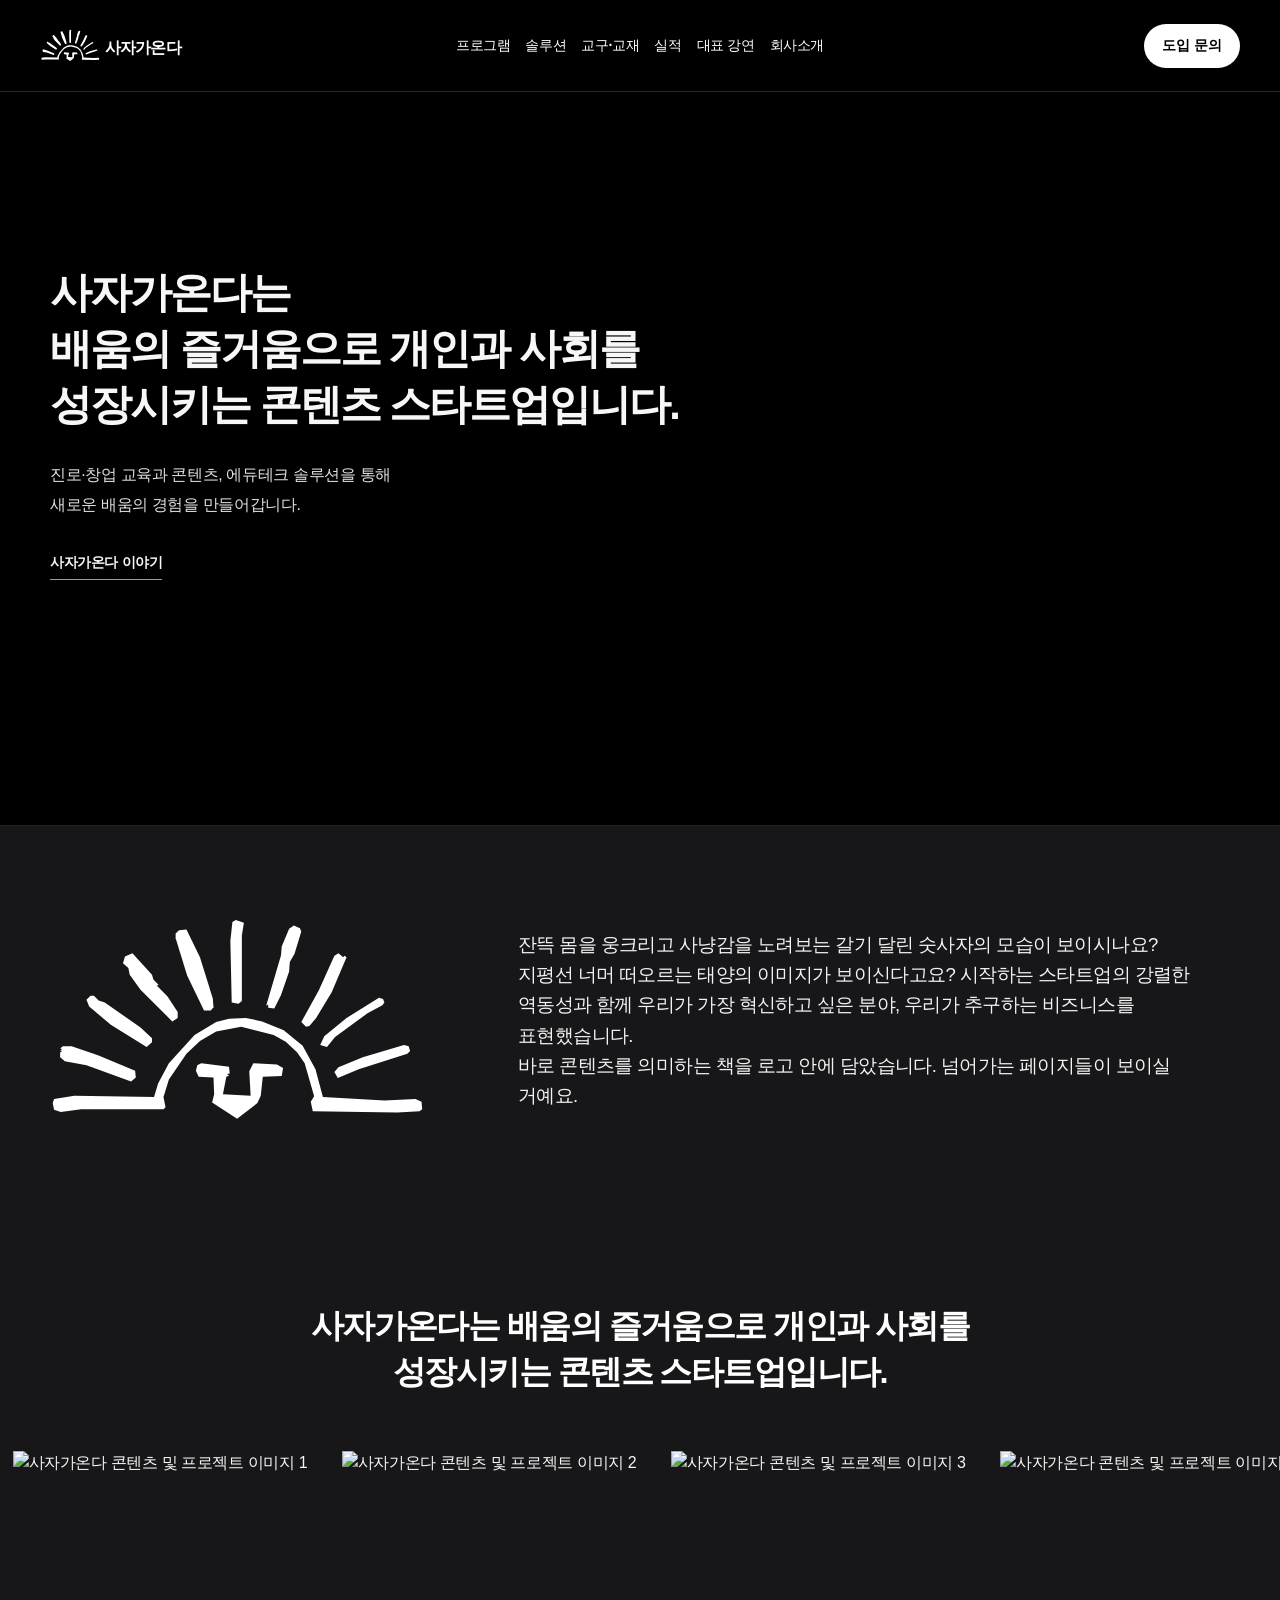
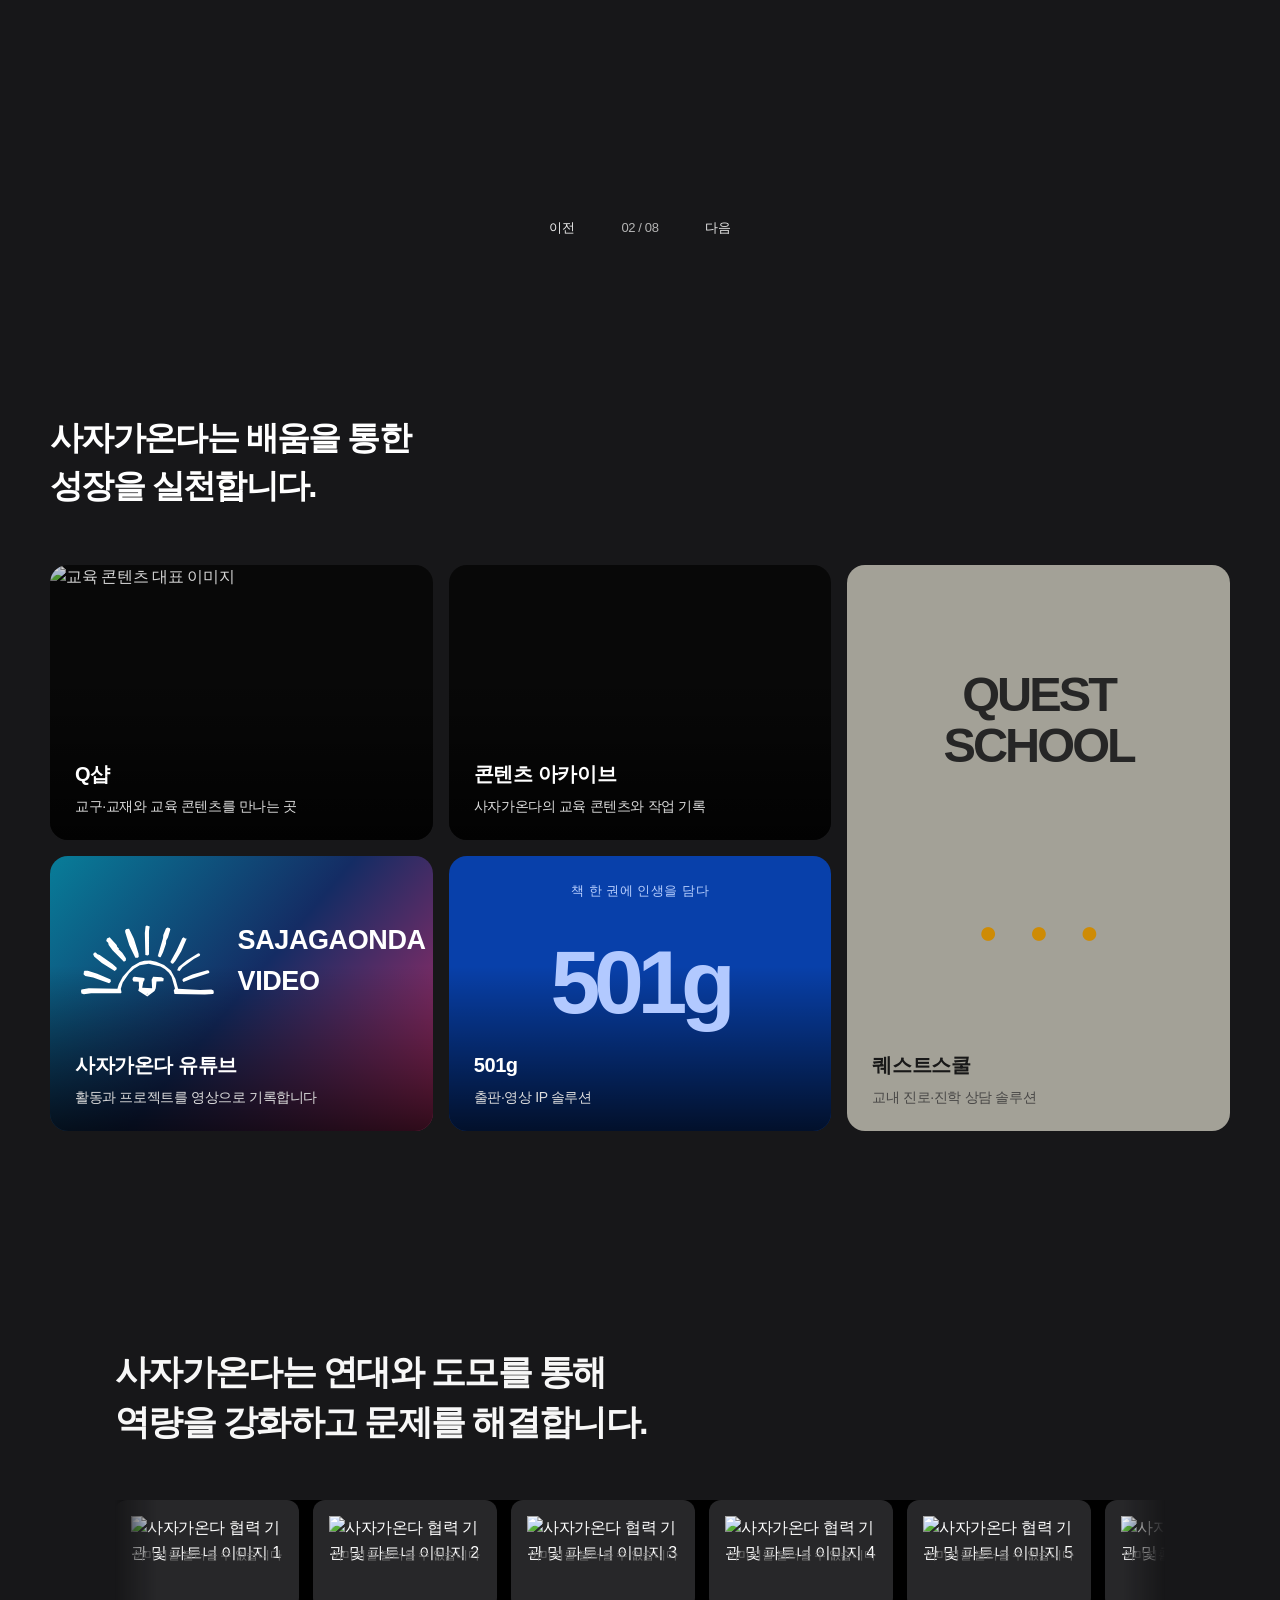
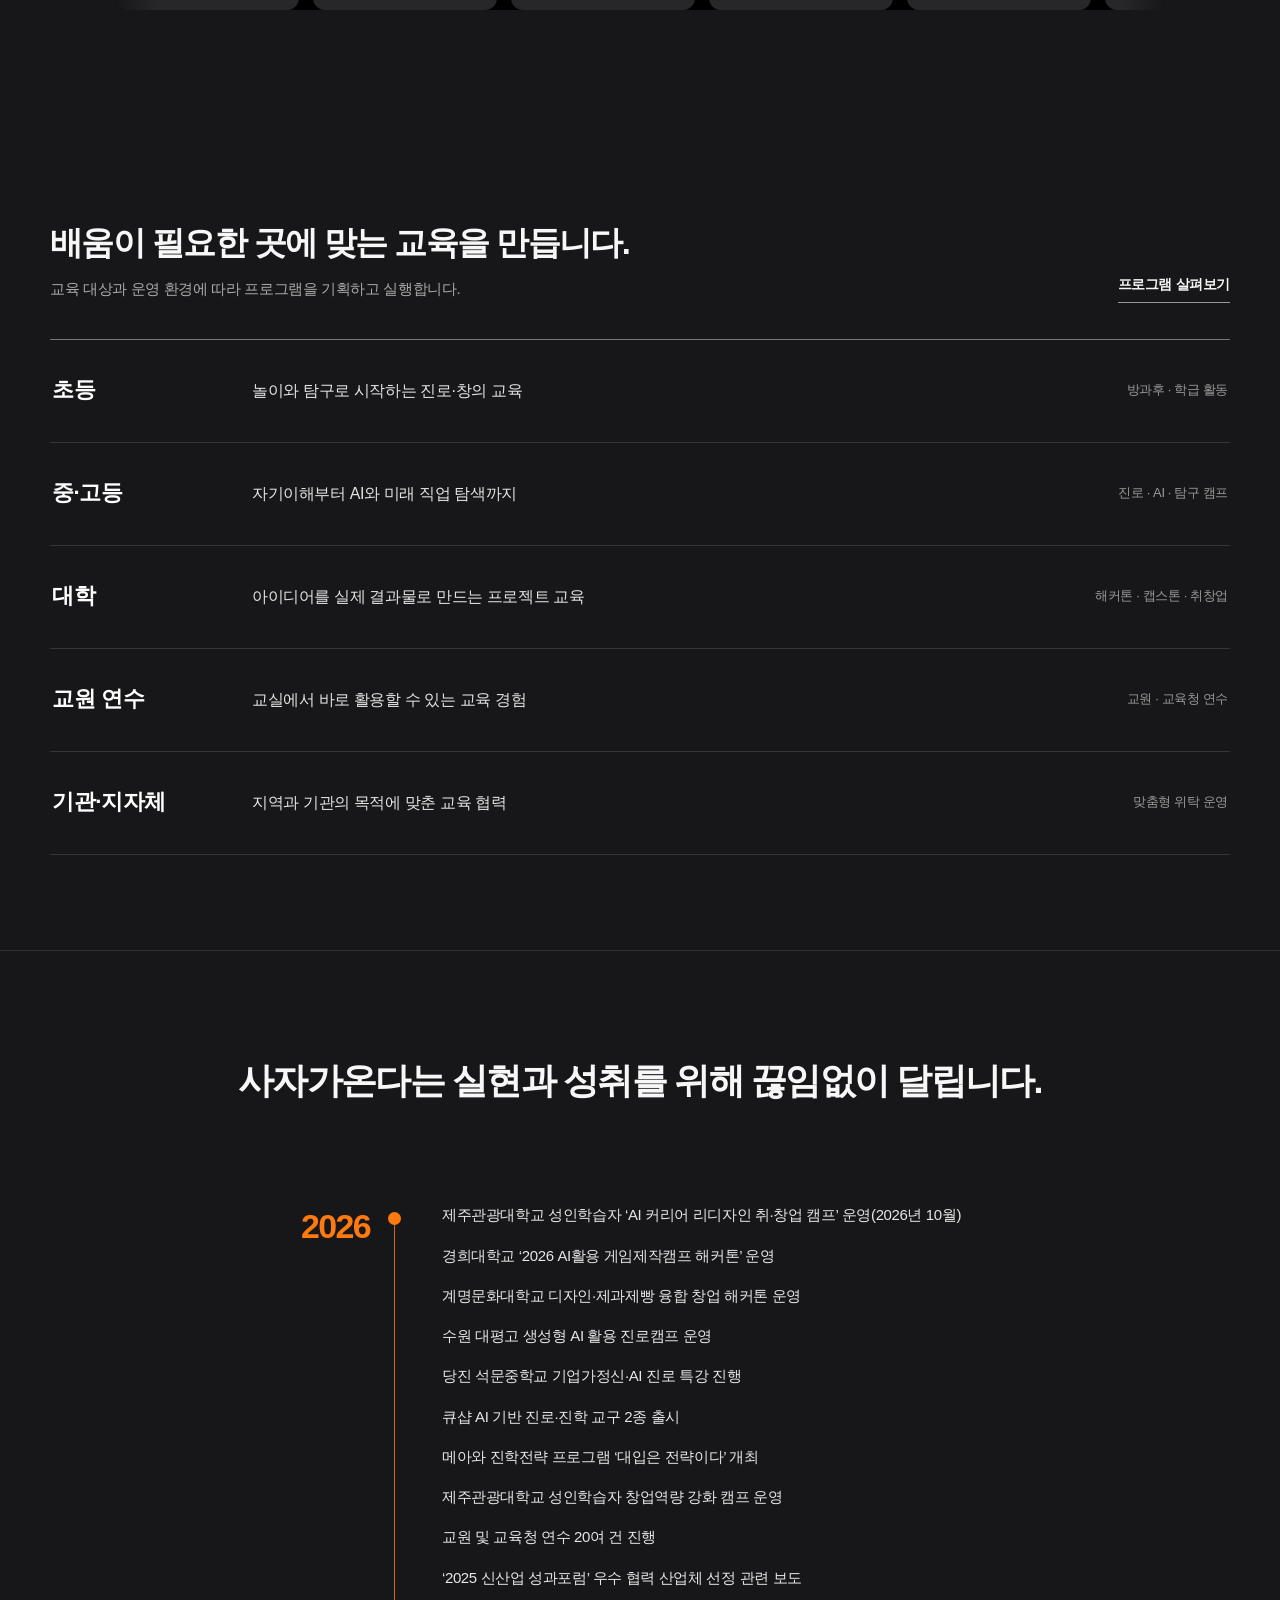
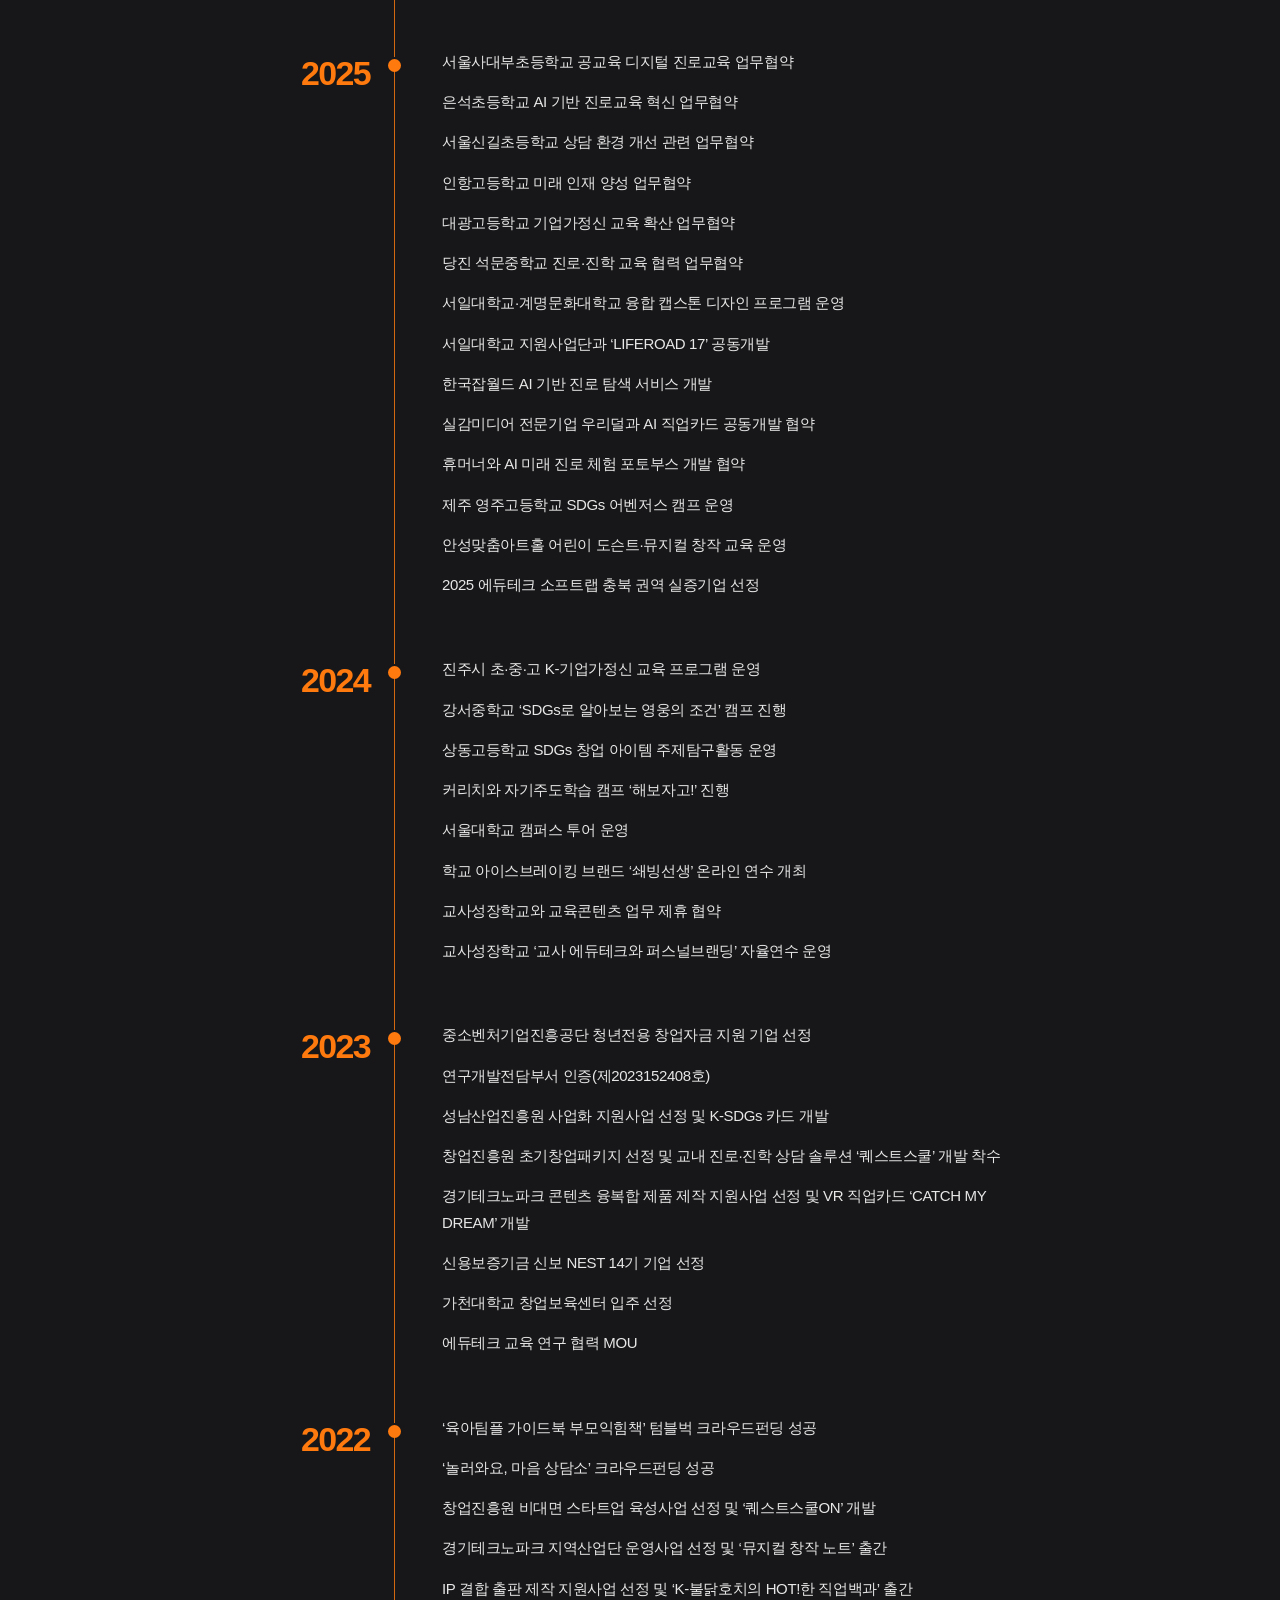
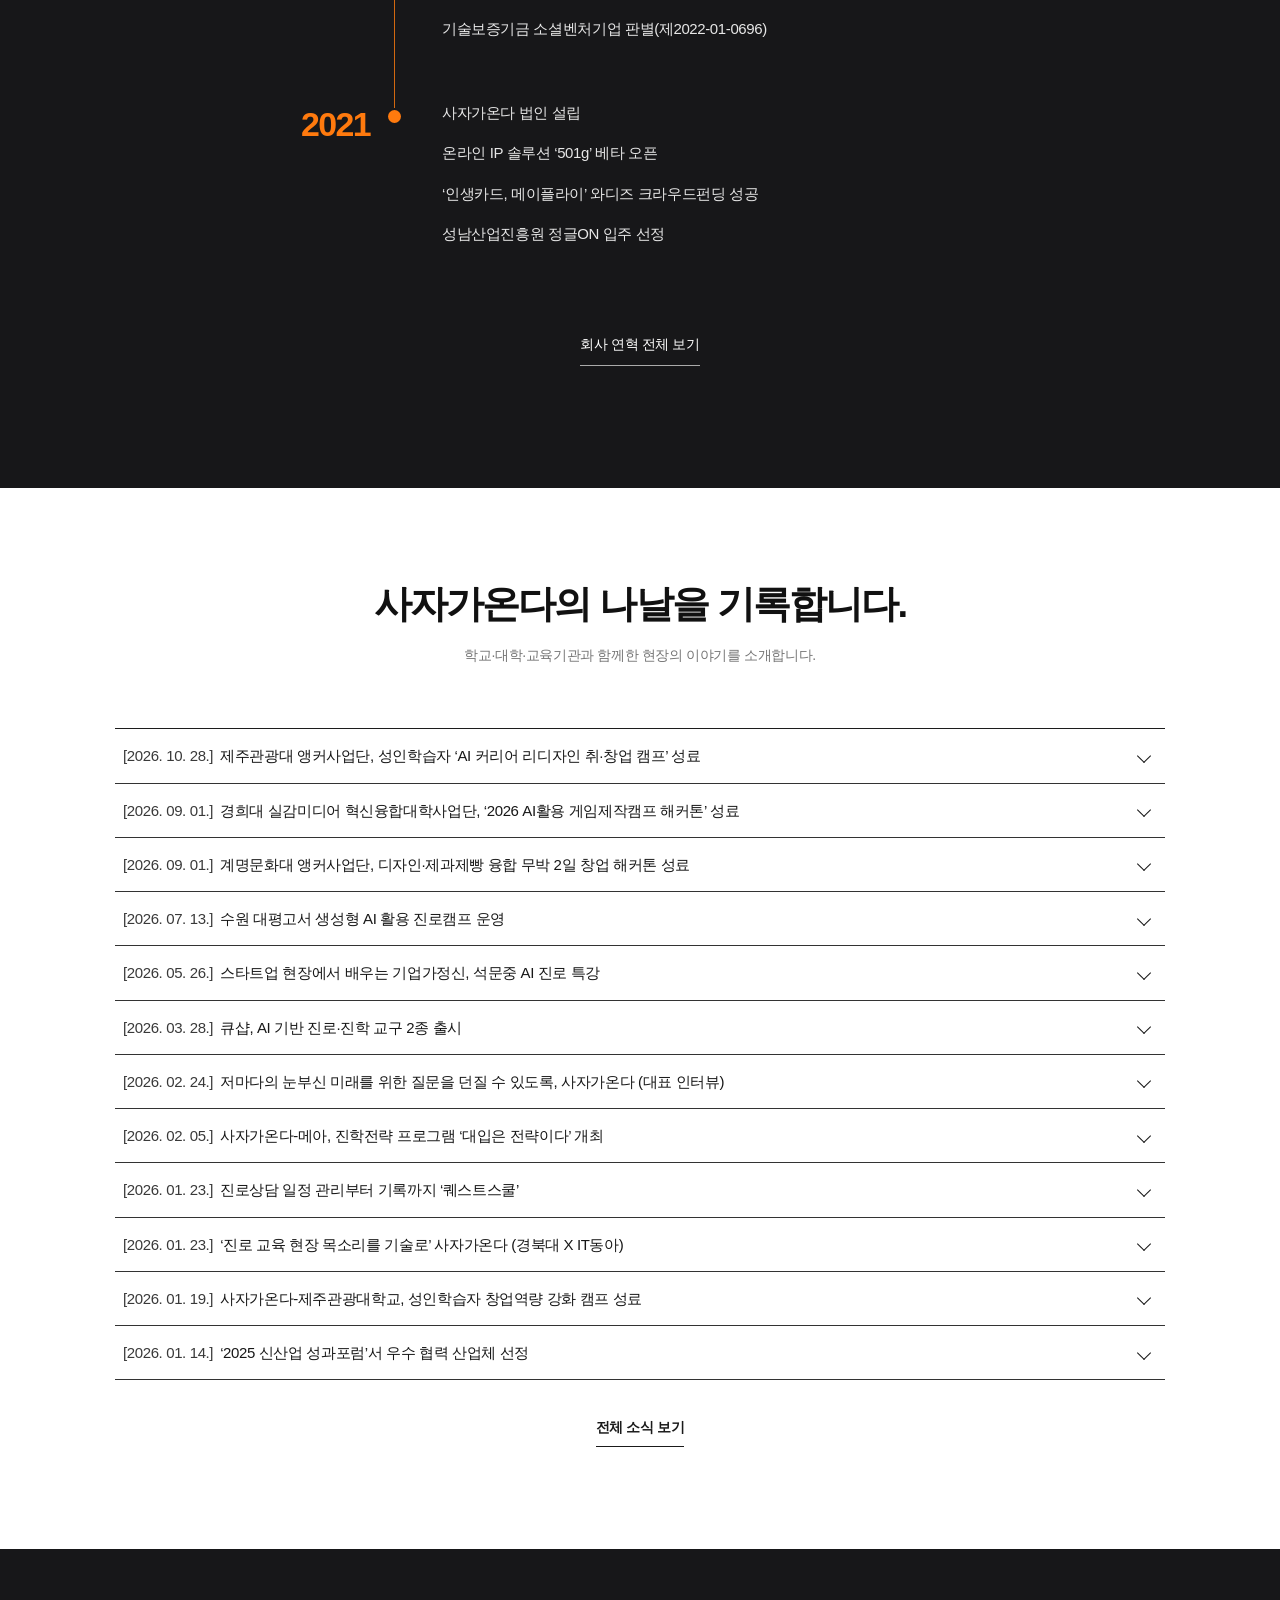
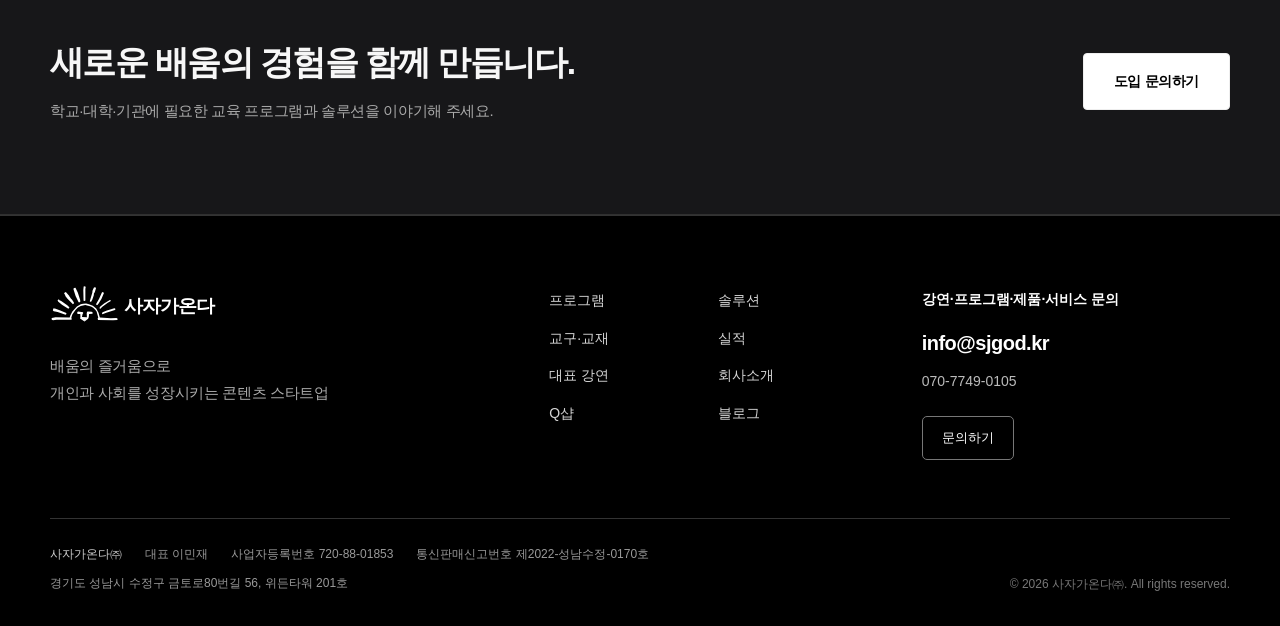
==== commit 01d9afc2: "navigation: match six-item customer strategy and restore inquiry CTA" ====
--- a/index.html
+++ b/index.html
@@ -13,7 +13,7 @@
 <path class="lion-intro-ray lion-intro-ray-odd" style="--ray-index:8" d="M275 6L270 9L267 37L269 128L279 130L284 126L284 29L287 10Z"/></svg>
   </div>
   <button type="button" class="lion-intro-skip" id="lion-intro-skip" aria-label="인트로 건너뛰기">건너뛰기</button>
-</div><a class="skip-link" href="#main">본문으로 이동</a><header class="site-header" id="site-header"><div class="header-inner container"><a class="wordmark brand-logo brand-lockup" href="index.html" aria-label="사자가온다 홈"><img src="assets/img/sjgod-lockup.svg" alt="" class="brand-lockup-image"></a><nav class="desktop-nav" aria-label="주요 메뉴"><a href="programs.html">프로그램</a><a href="solutions.html">솔루션</a><a href="company.html">회사소개</a><a href="proof.html">PROOF</a><a href="https://q-shop.kr/" target="_blank" rel="noopener noreferrer">Q샵</a><a href="https://blog.naver.com/jc_lab" target="_blank" rel="noopener noreferrer">블로그</a></nav><a class="header-cta" href="contact.html">문의</a><button class="menu-toggle" aria-label="메뉴 열기" aria-expanded="false" aria-controls="mobile-menu"><span></span><span></span></button></div><nav class="mobile-nav" id="mobile-menu" aria-label="모바일 메뉴" hidden><a href="programs.html">프로그램</a><a href="solutions.html">솔루션</a><a href="company.html">회사소개</a><a href="proof.html">PROOF</a><a href="https://q-shop.kr/" target="_blank" rel="noopener noreferrer">Q샵</a><a href="https://blog.naver.com/jc_lab" target="_blank" rel="noopener noreferrer">블로그</a><a href="contact.html">문의</a></nav></header><main id="main" class="site-home">
+</div><a class="skip-link" href="#main">본문으로 이동</a><header class="site-header" id="site-header"><div class="header-inner container"><a class="wordmark brand-logo brand-lockup" href="index.html" aria-label="사자가온다 홈"><img src="assets/img/sjgod-lockup.svg" alt="" class="brand-lockup-image"></a><nav class="desktop-nav" aria-label="주요 메뉴"><a href="programs.html">프로그램</a><a href="solutions.html">솔루션</a><a href="materials.html">교구·교재</a><a href="results.html">실적</a><a href="lecture.html">대표 강연</a><a href="company.html">회사소개</a></nav><a class="header-cta" href="contact.html">도입 문의</a><button class="menu-toggle" aria-label="메뉴 열기" aria-expanded="false" aria-controls="mobile-menu"><span></span><span></span></button></div><nav class="mobile-nav" id="mobile-menu" aria-label="모바일 메뉴" hidden><a href="programs.html">프로그램</a><a href="solutions.html">솔루션</a><a href="materials.html">교구·교재</a><a href="results.html">실적</a><a href="lecture.html">대표 강연</a><a href="company.html">회사소개</a><a href="contact.html">도입 문의</a></nav></header><main id="main" class="site-home">
   <section class="sh-hero" id="top" aria-labelledby="sh-title">
     <div class="sh-hero-visual">
       <img src="https://nineworksdatabase.planus253.workers.dev/cdn/uncategorized/20261112-084543-1-0aca8a4a.webp" alt="사자가온다의 사바나 일러스트" decoding="async" fetchpriority="high">
@@ -102,7 +102,7 @@
       <a href="materials.html">교구·교재</a>
       <a href="results.html">실적</a>
       <a href="lecture.html">대표 강연</a>
-      <a href="company.html">회사소개</a><a href="proof.html">PROOF</a><a href="https://q-shop.kr/" target="_blank" rel="noopener noreferrer">Q샵</a><a href="https://blog.naver.com/jc_lab" target="_blank" rel="noopener noreferrer">블로그</a>
+      <a href="company.html">회사소개</a><a href="https://q-shop.kr/" target="_blank" rel="noopener noreferrer">Q샵</a><a href="https://blog.naver.com/jc_lab" target="_blank" rel="noopener noreferrer">블로그</a>
     </nav>
     <div class="footer-contact">
       <p class="footer-contact-title">강연·프로그램·제품·서비스 문의</p>
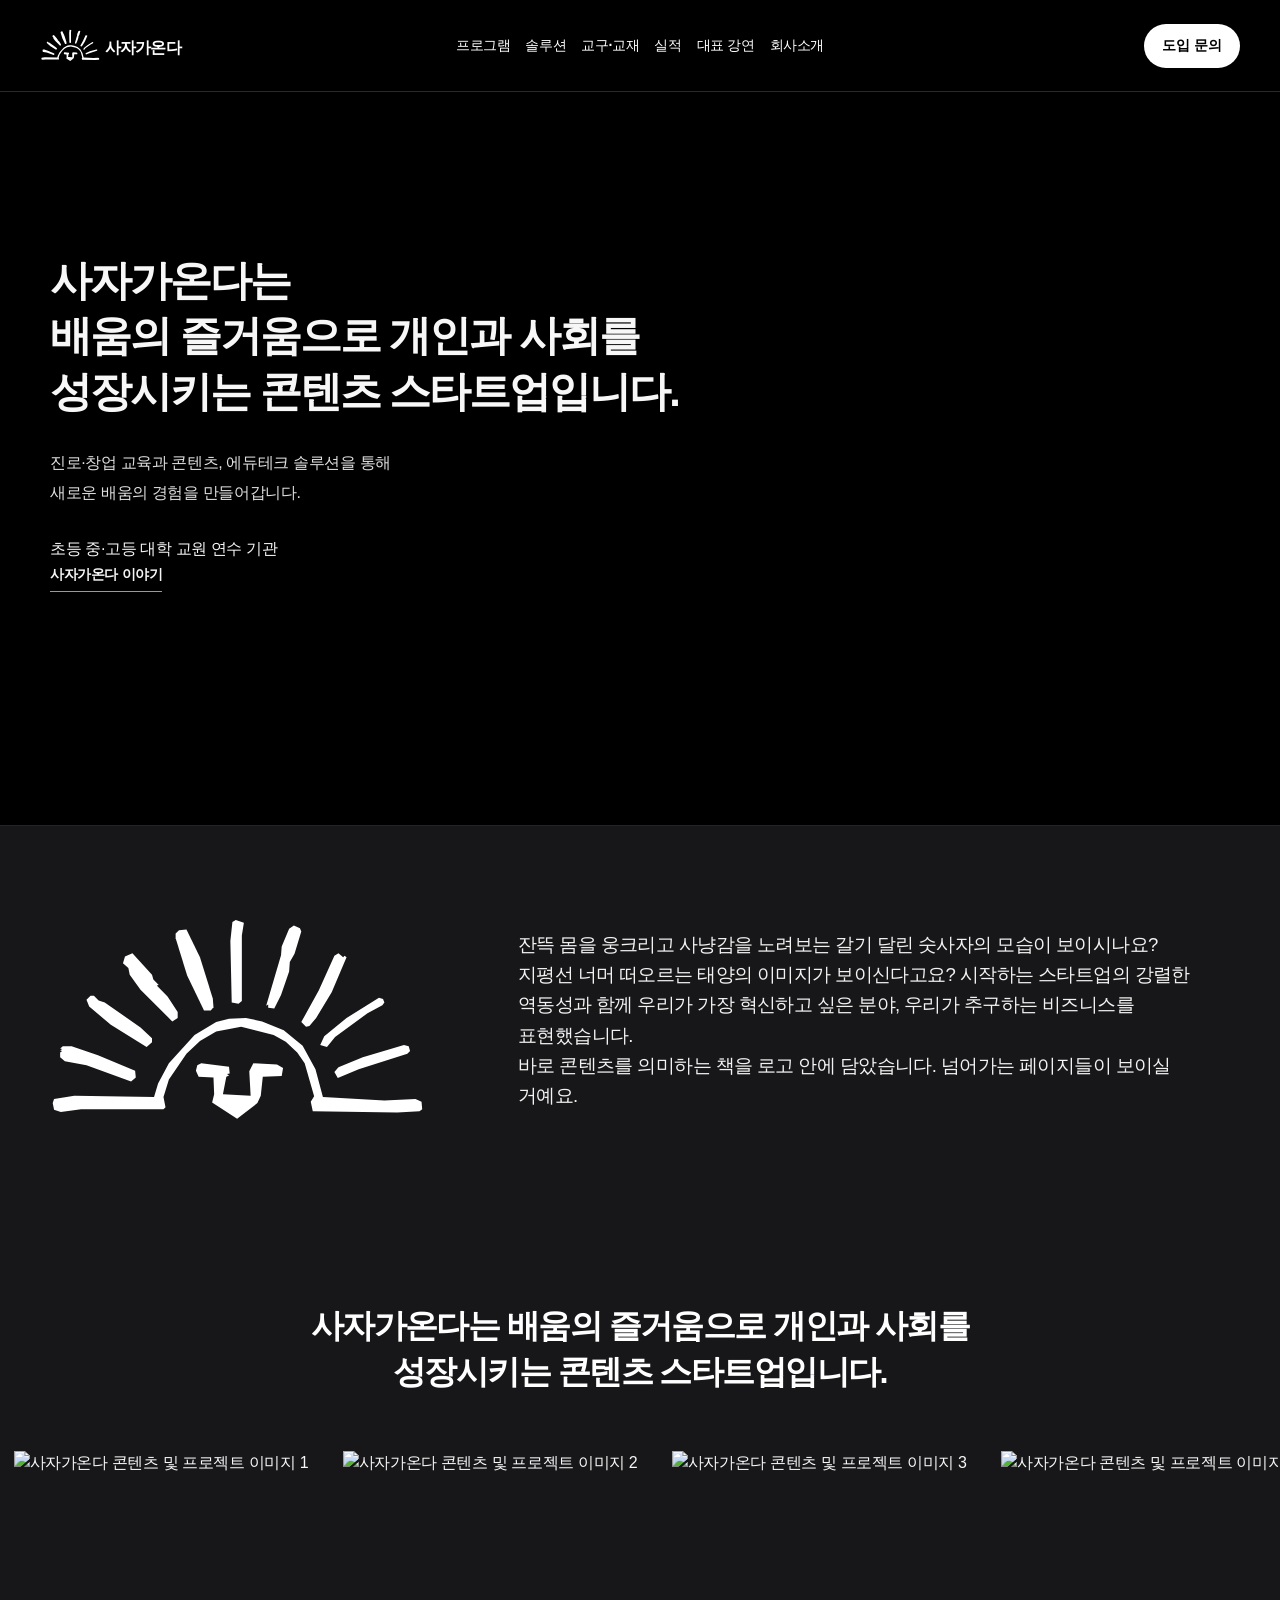
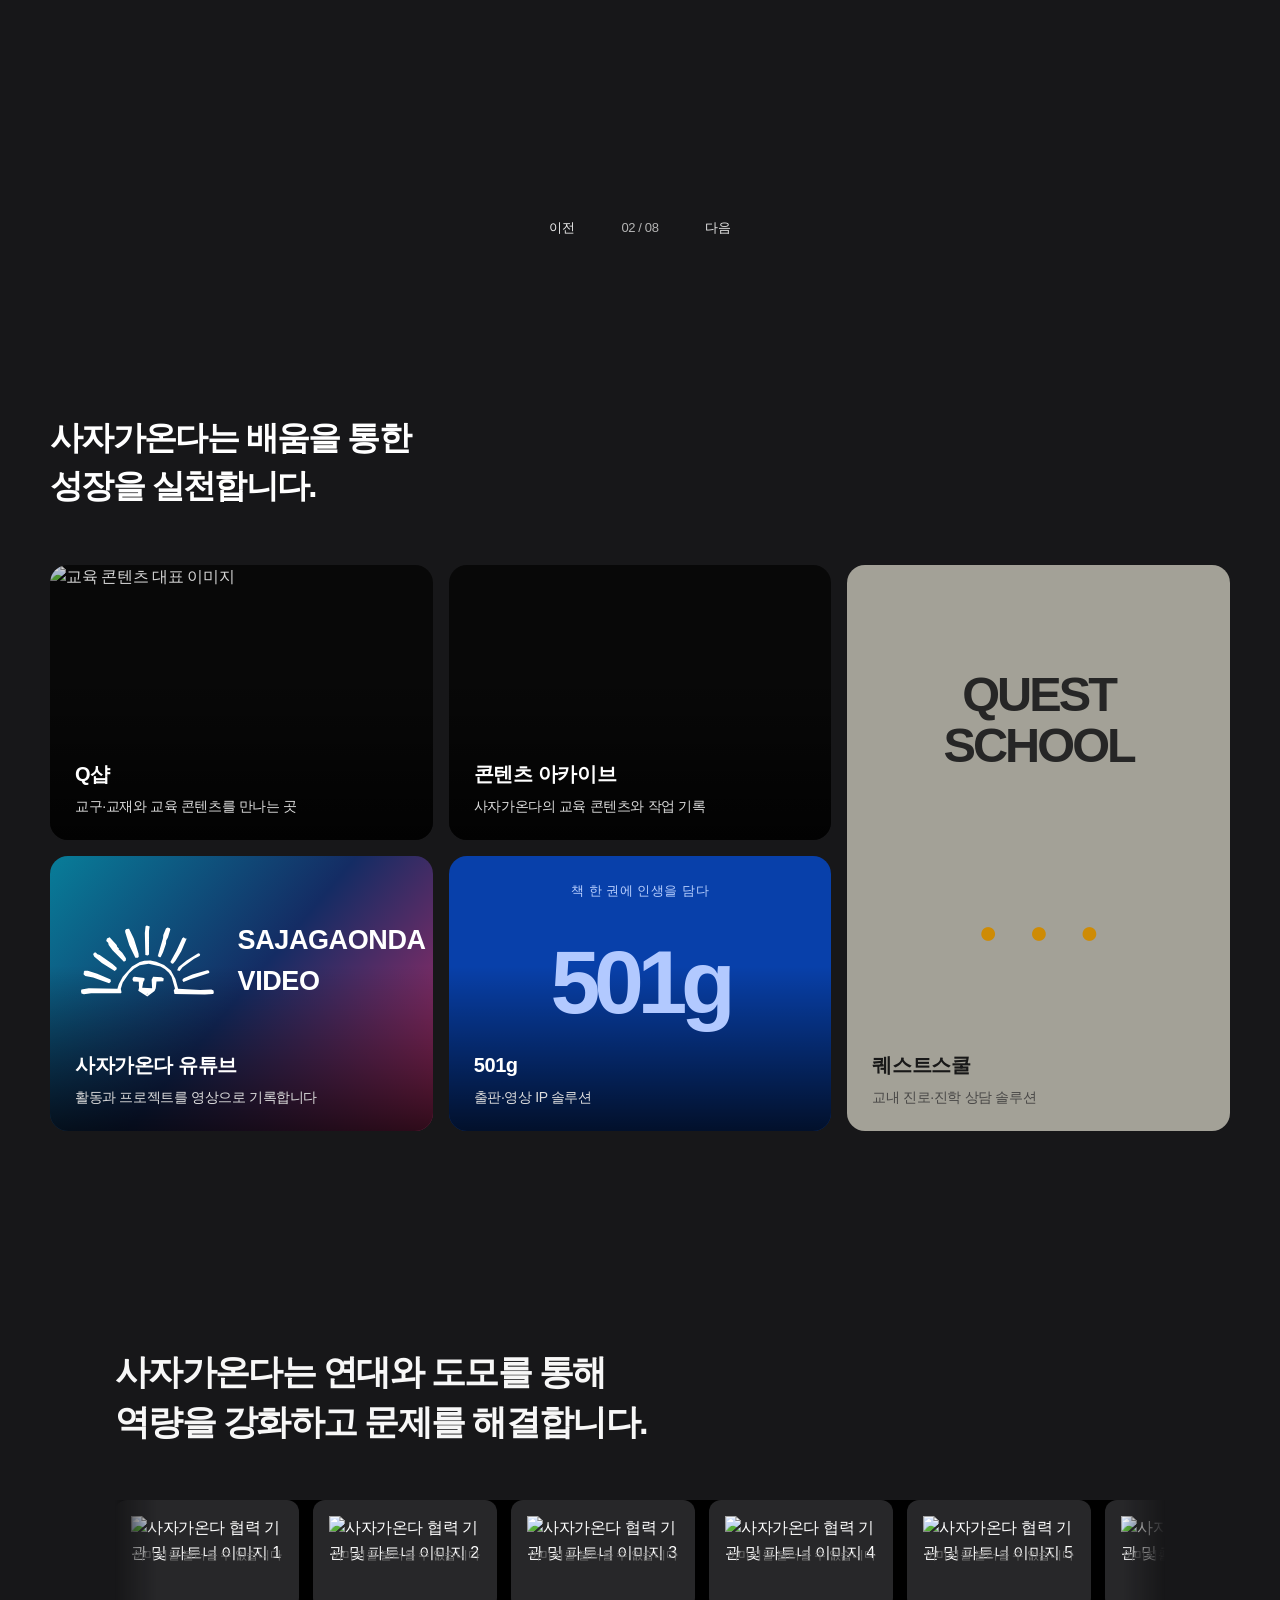
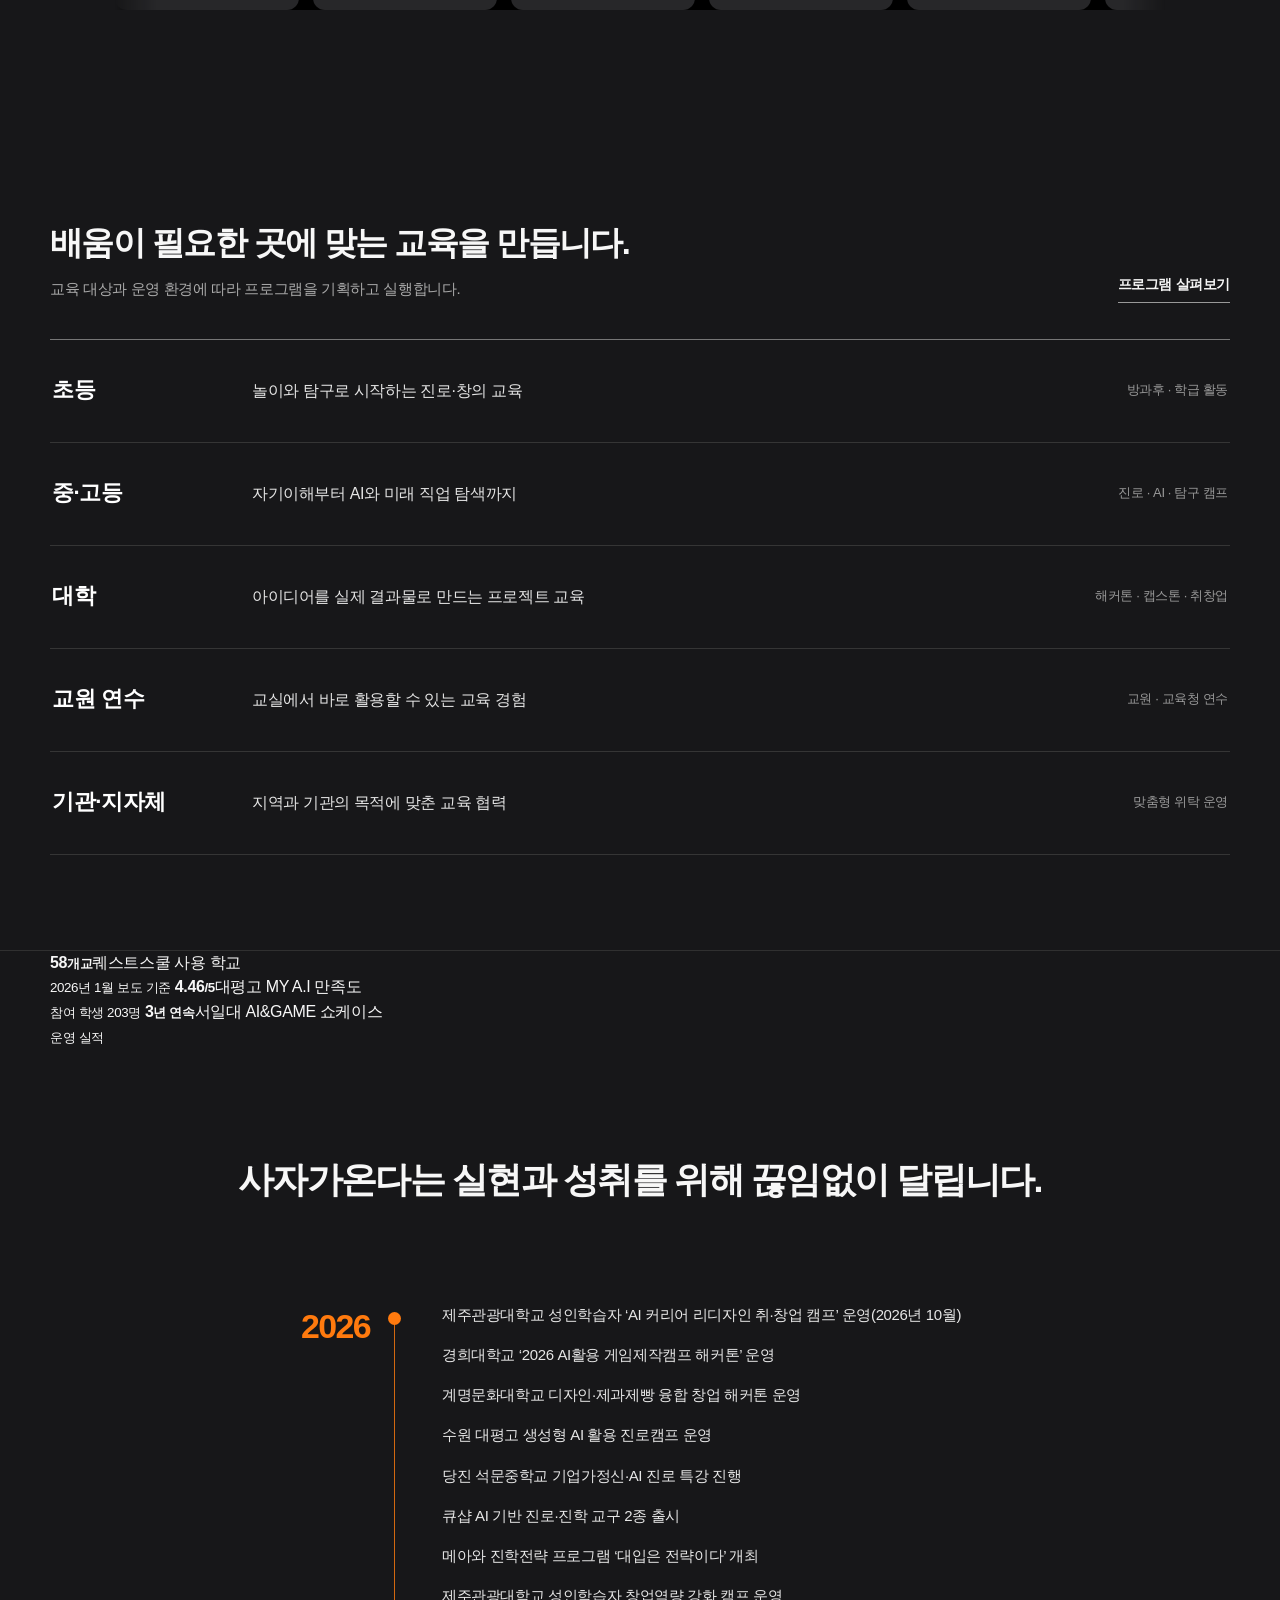
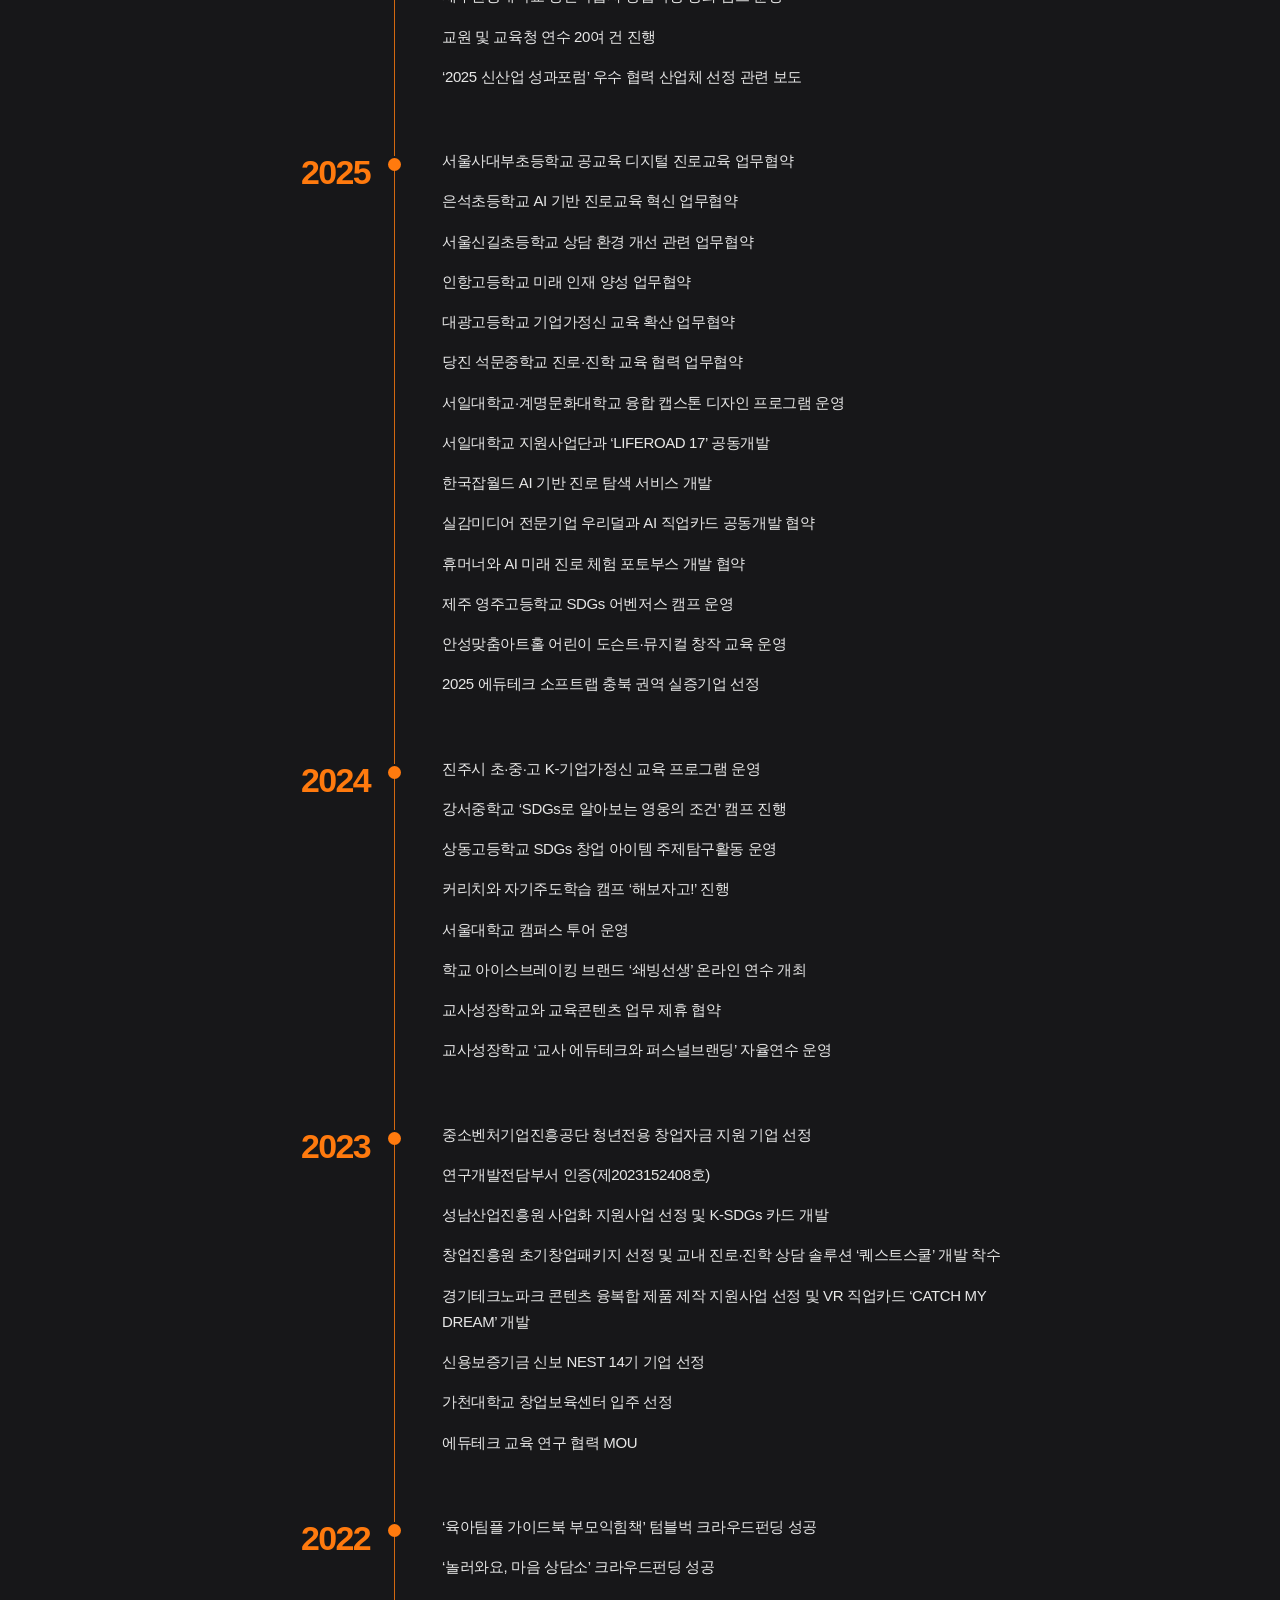
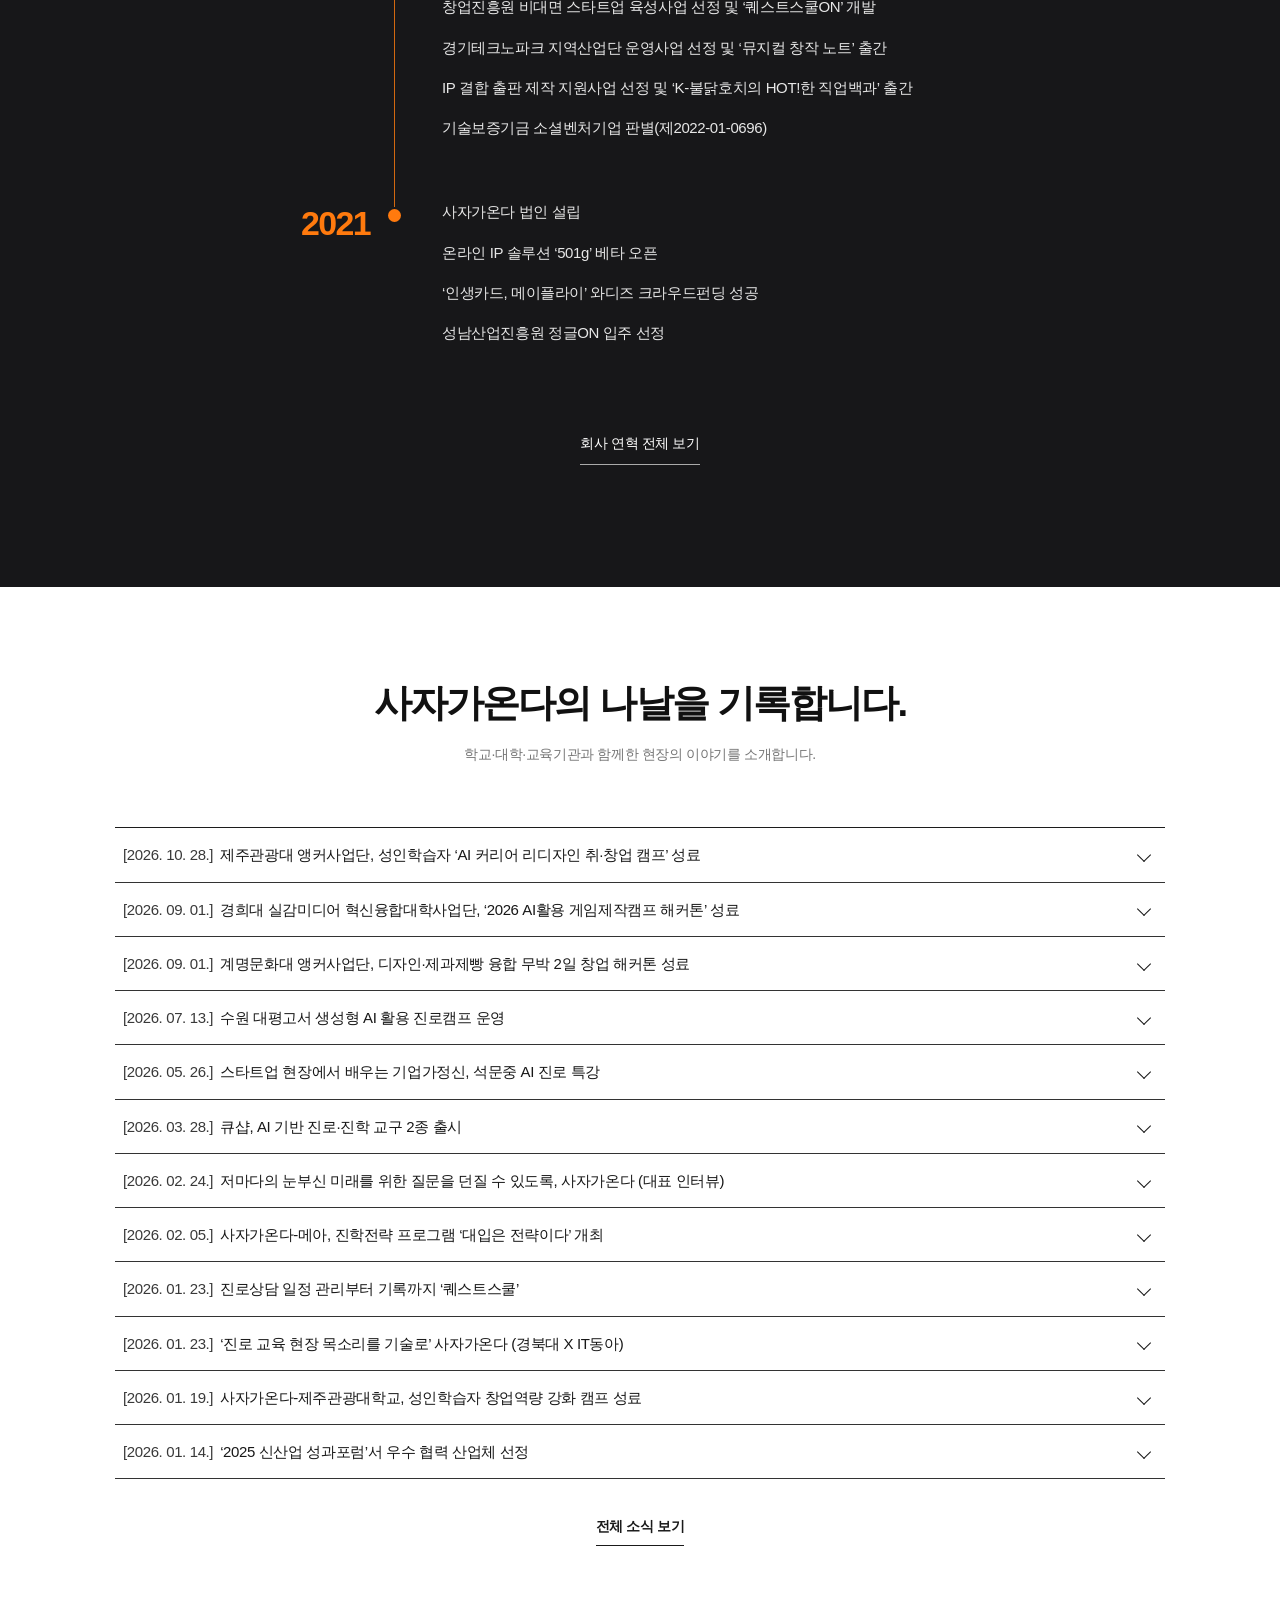
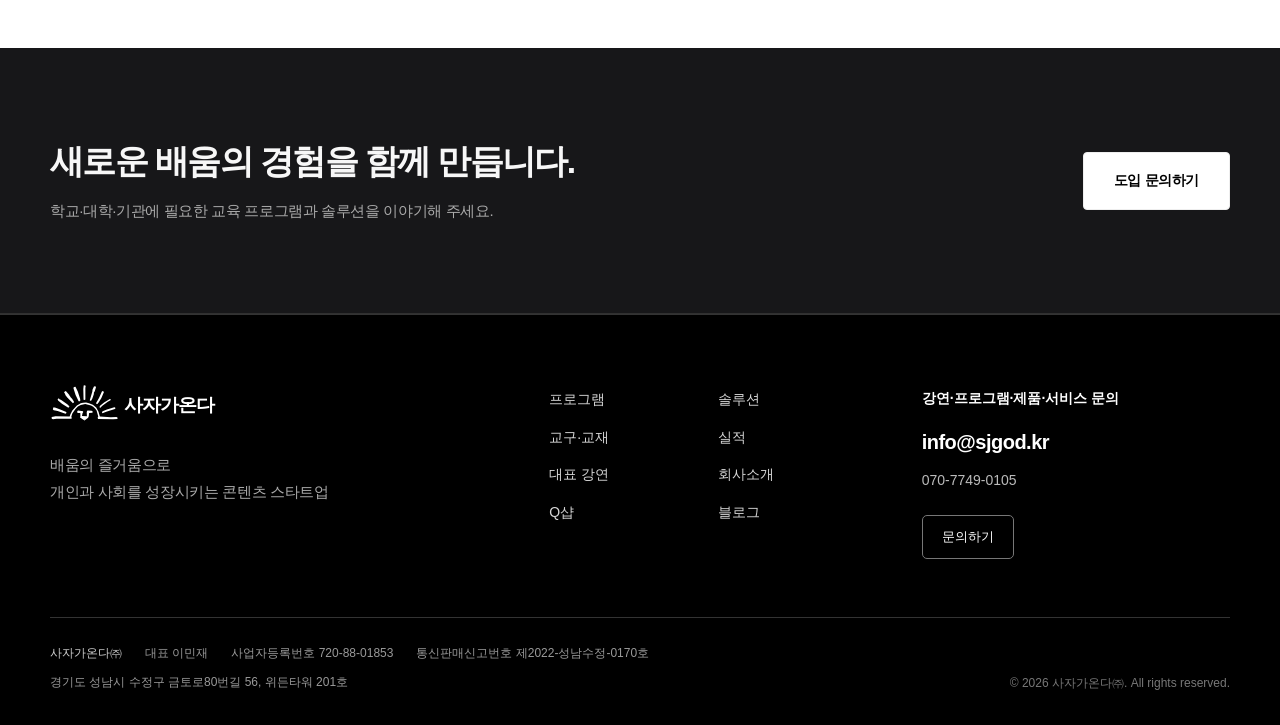
==== commit e3e2fe93: "home: add five audience shortcuts to original hero and verified performance strip" ====
--- a/index.html
+++ b/index.html
@@ -21,7 +21,14 @@
     <div class="container sh-hero-copy">
       <h1 id="sh-title">사자가온다는<br>배움의 즐거움으로 개인과 사회를<br>성장시키는 콘텐츠 스타트업입니다.</h1>
       <p>진로·창업 교육과 콘텐츠, 에듀테크 솔루션을 통해<br>새로운 배움의 경험을 만들어갑니다.</p>
-      <a href="#story" class="sh-underlined-link">사자가온다 이야기</a>
+      <nav class="sh-hero-audience" aria-label="교육 대상별 프로그램 바로가기">
+  <a href="programs.html#elementary">초등</a>
+  <a href="programs.html#middle">중·고등</a>
+  <a href="programs.html#university">대학</a>
+  <a href="programs.html#teacher">교원 연수</a>
+  <a href="programs.html#institution">기관</a>
+</nav>
+<a href="#story" class="sh-underlined-link sh-hero-story-link">사자가온다 이야기</a>
     </div>
   </section>
 
@@ -77,7 +84,14 @@
 
   
 
-  <section class="og-history" id="history" aria-labelledby="og-history-title">
+  <section class="sh-proofstrip" id="numbers" aria-label="주요 운영 실적">
+ <div class="container sh-proofstrip-inner">
+  <a href="results.html#archive"><strong>58<small>개교</small></strong><span>퀘스트스쿨 사용 학교<br><small>2026년 1월 보도 기준</small></span></a>
+  <a href="results.html#archive"><strong>4.46<small>/5</small></strong><span>대평고 MY A.I 만족도<br><small>참여 학생 203명</small></span></a>
+  <a href="results.html#archive"><strong>3<small>년 연속</small></strong><span>서일대 AI&GAME 쇼케이스<br><small>운영 실적</small></span></a>
+ </div>
+</section>
+<section class="og-history" id="history" aria-labelledby="og-history-title">
  <div class="og-narrow"><h2 id="og-history-title">사자가온다는 실현과 성취를 위해 끊임없이 달립니다.</h2>
  <div class="og-timeline" id="og-timeline" aria-label="2021년부터 2026년까지의 주요 연혁"></div>
  <a class="og-history-more" href="company.html#history">회사 연혁 전체 보기</a></div>
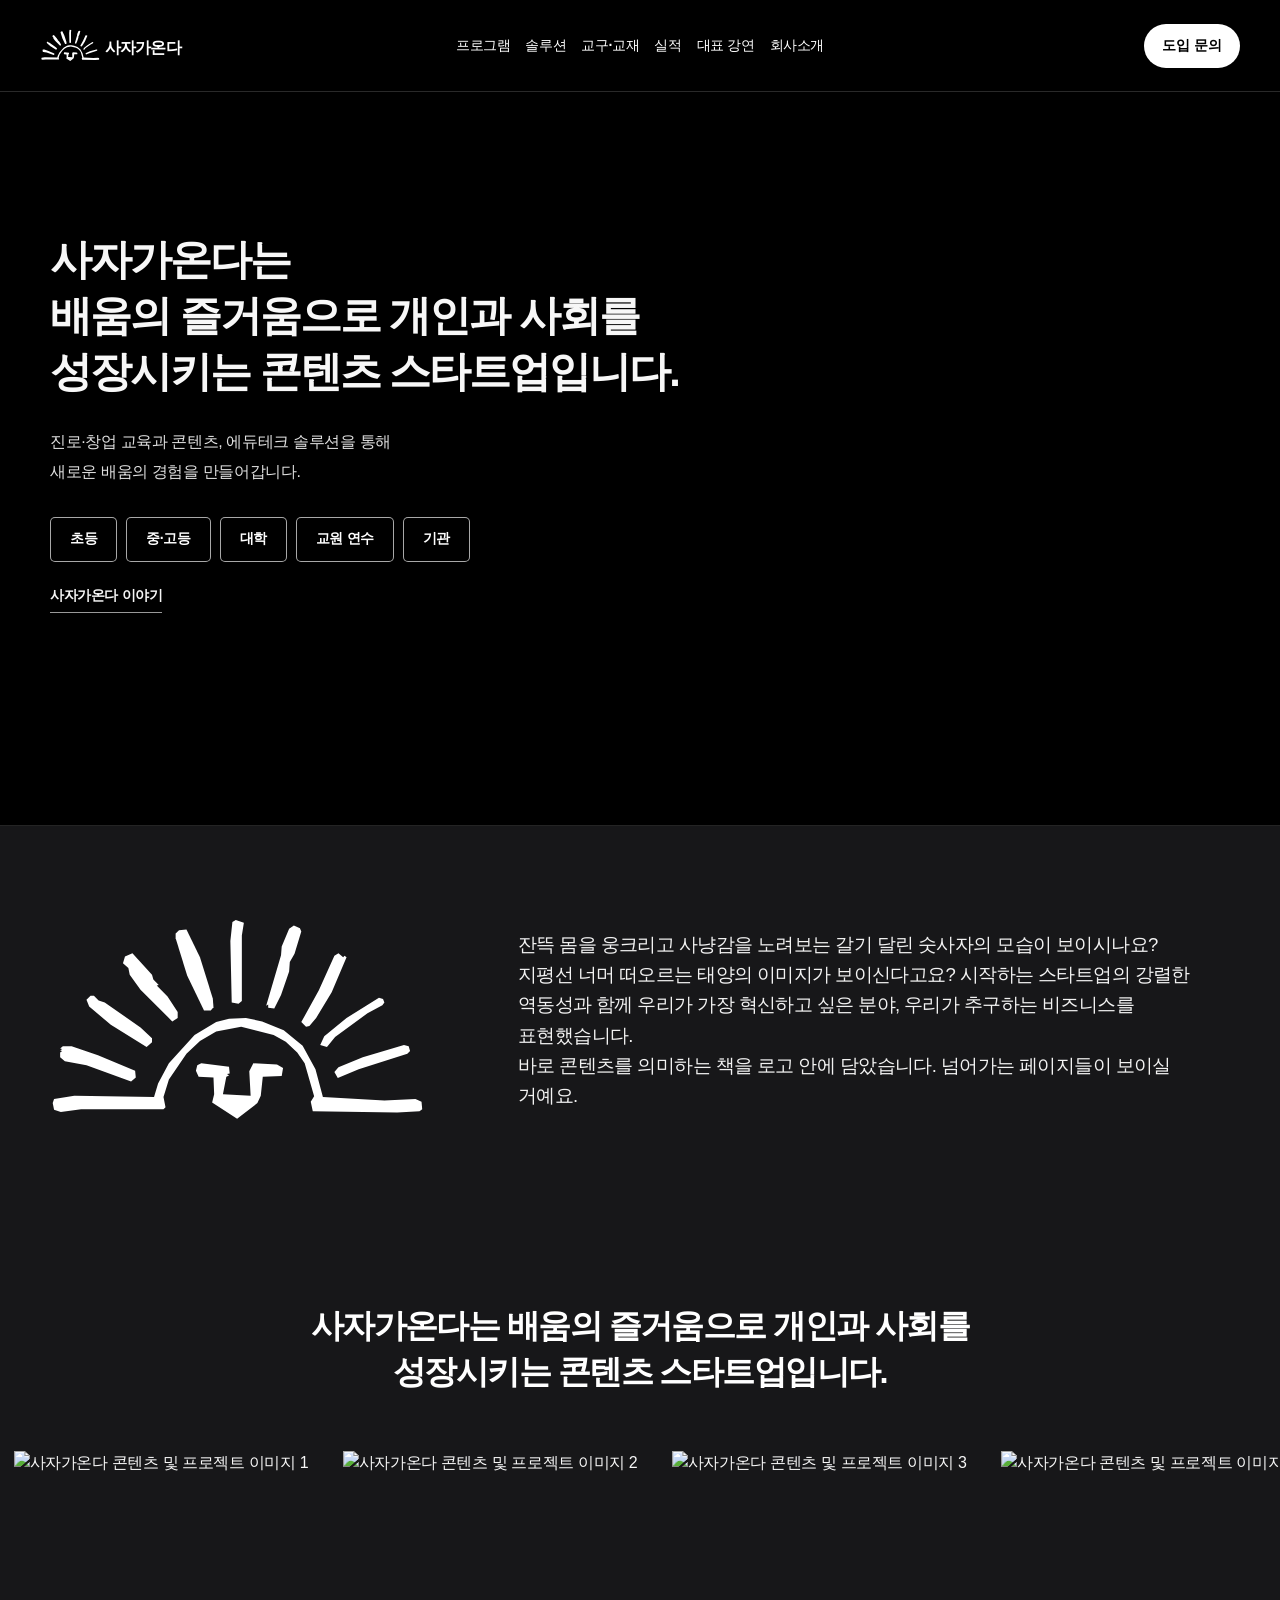
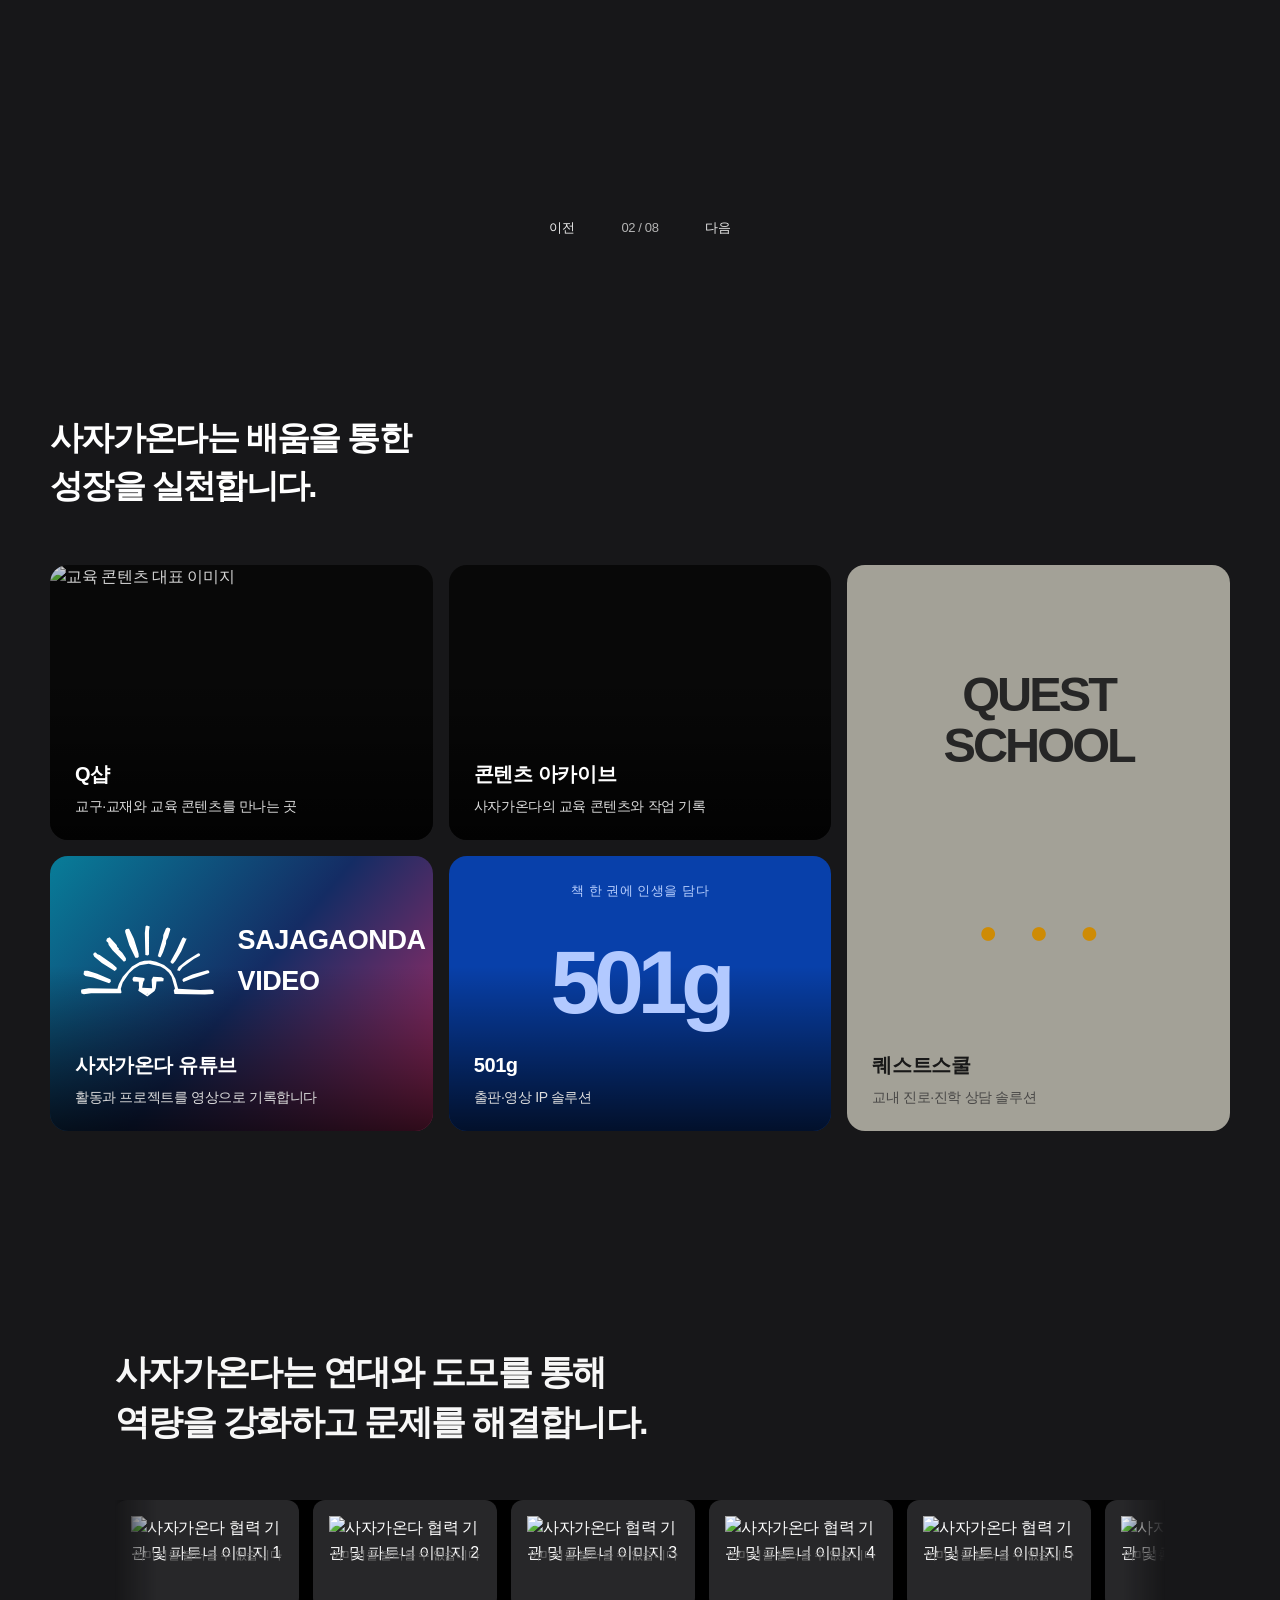
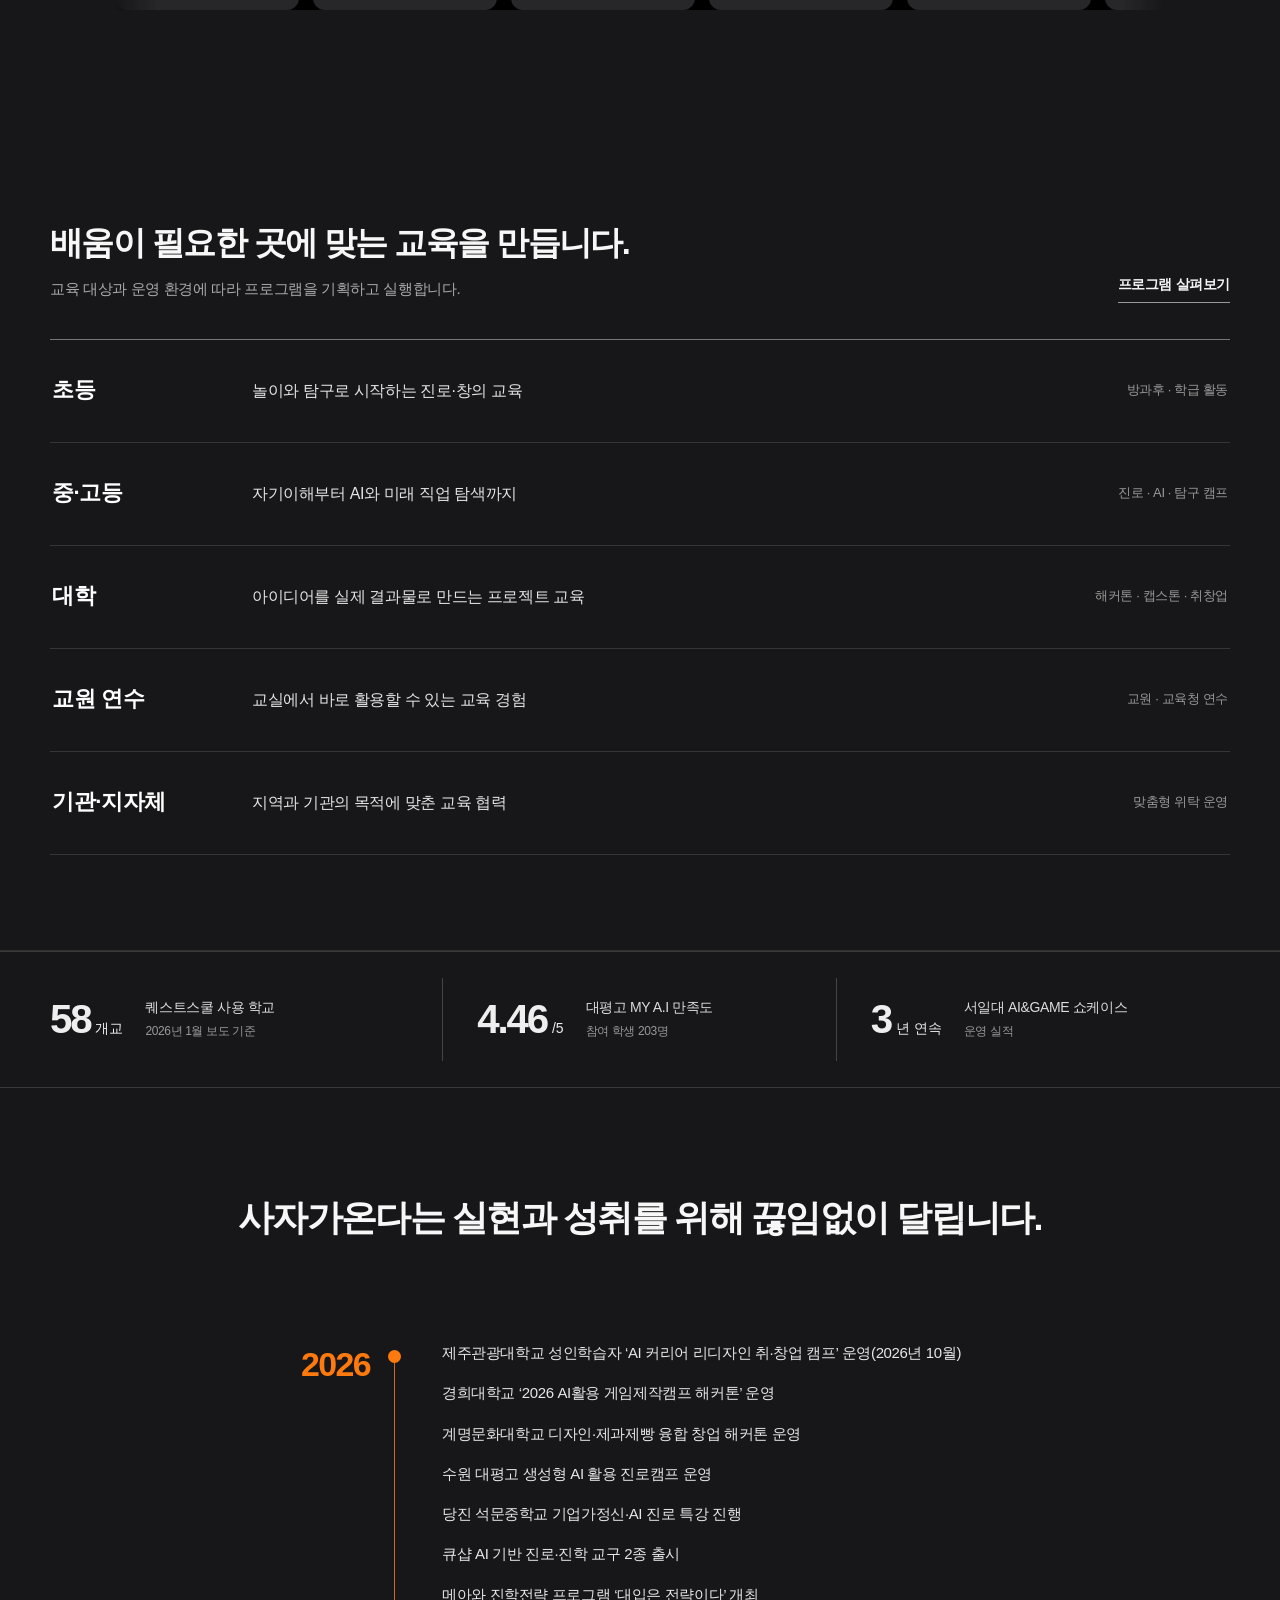
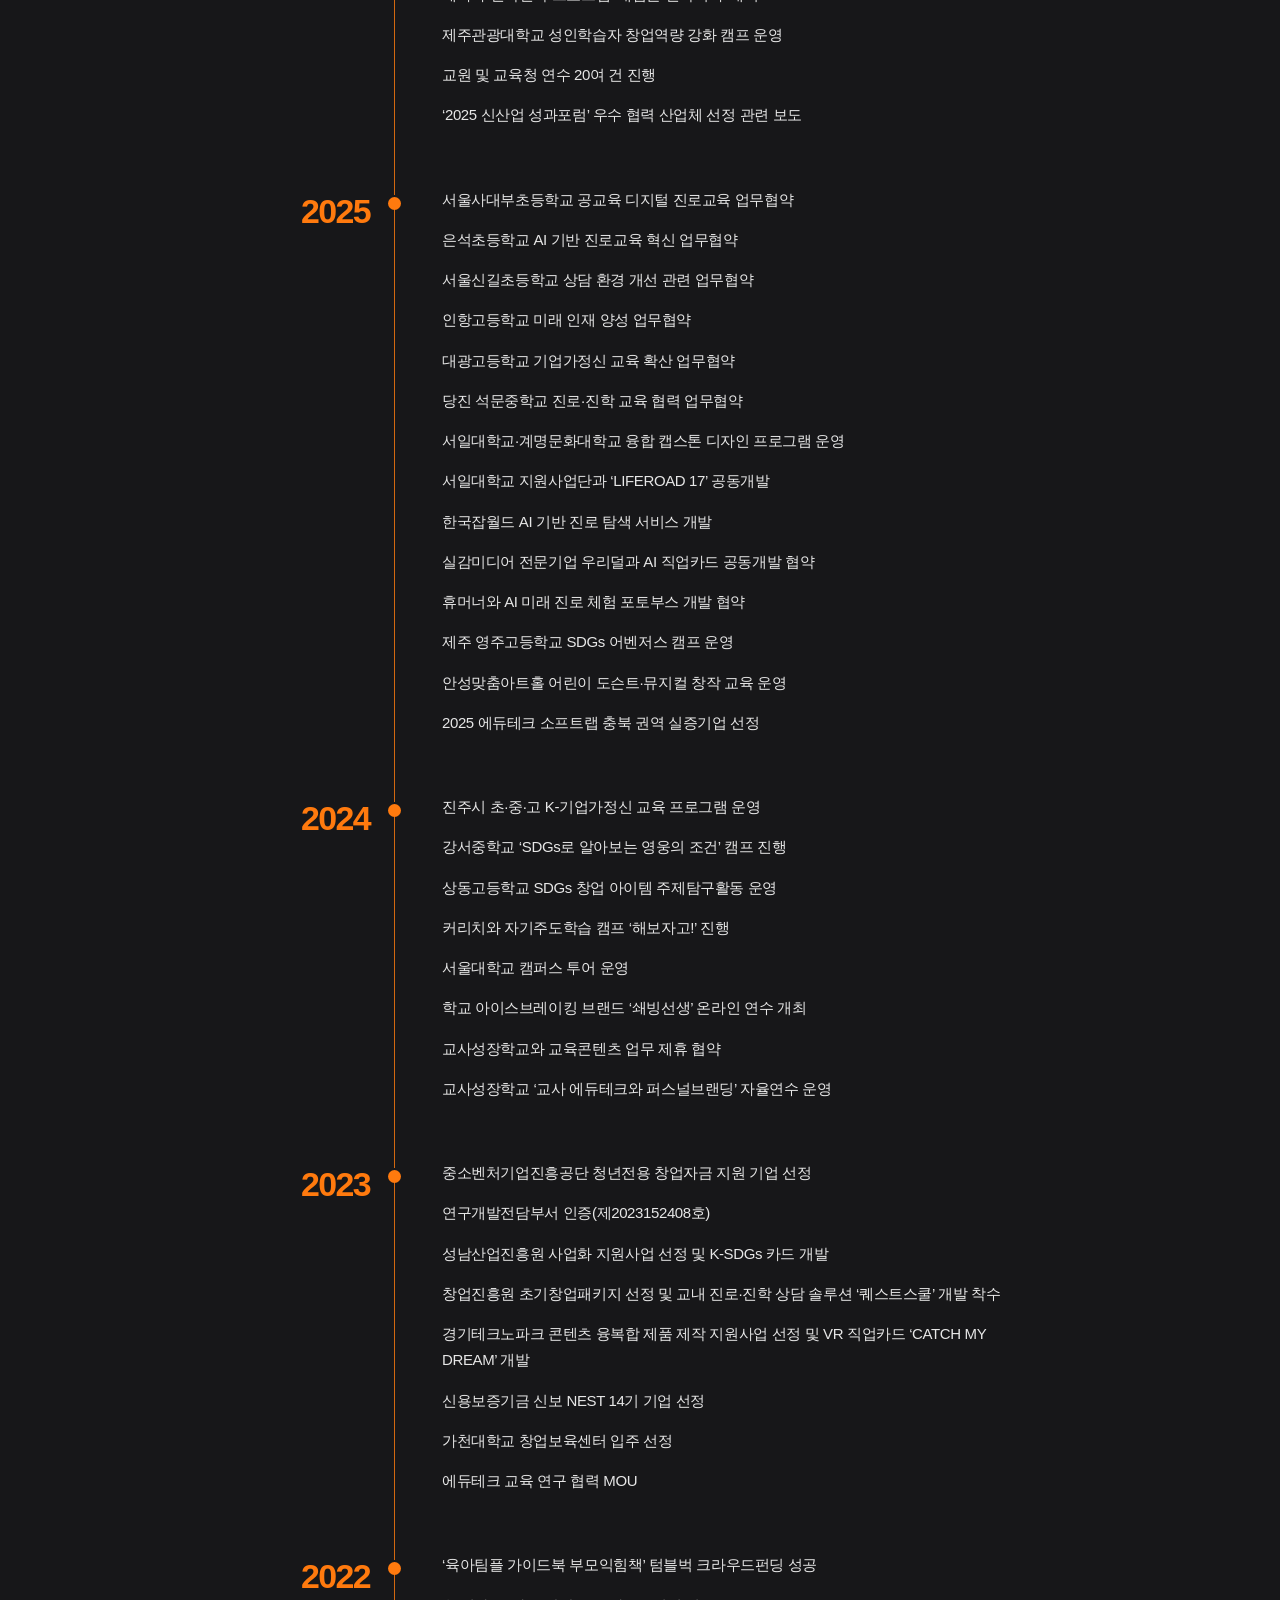
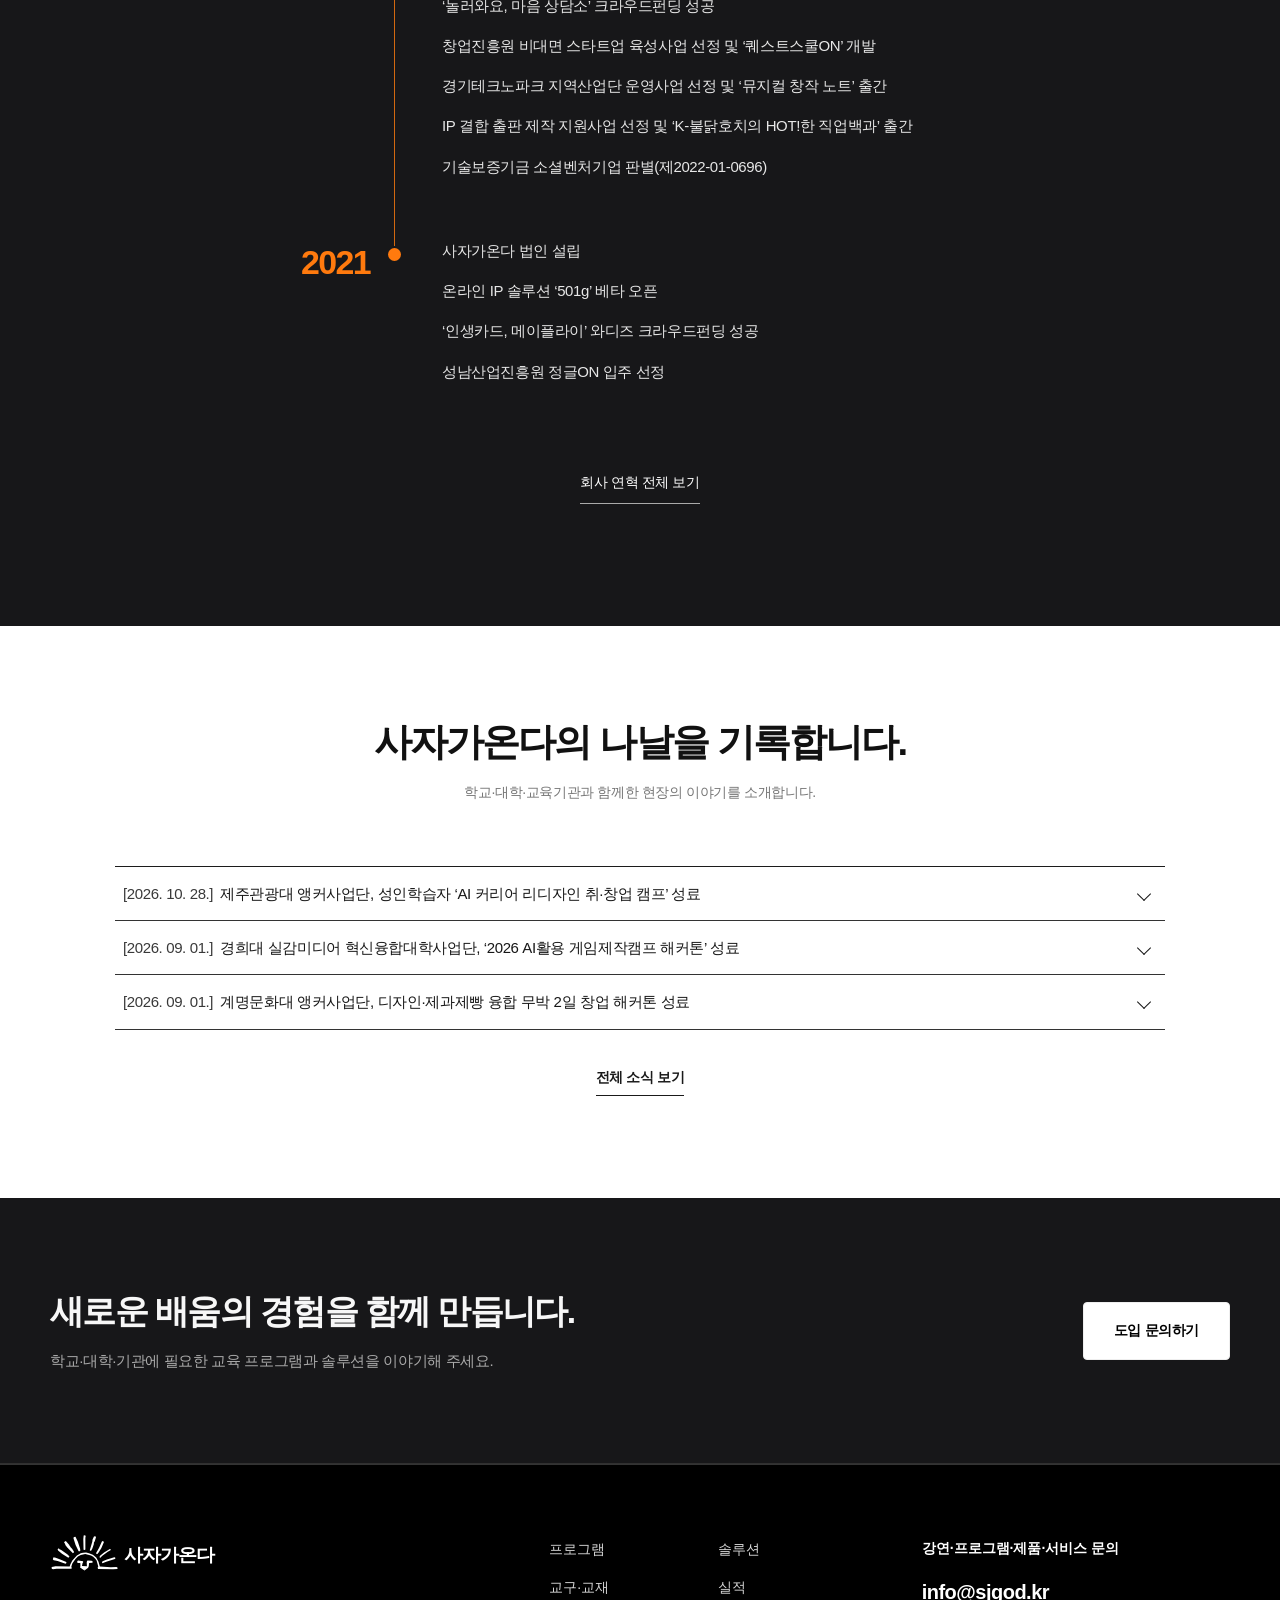
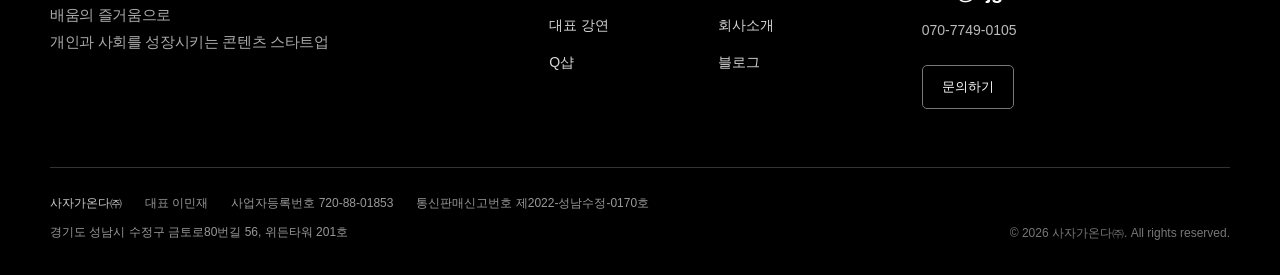
==== commit ca759566: "news: load original HWPX article summaries and add accordion pagination layout" ====
--- a/index.html
+++ b/index.html
@@ -1,4 +1,4 @@
-<!doctype html><html lang="ko"><head><meta charset="utf-8"><meta name="viewport" content="width=device-width,initial-scale=1"><meta name="theme-color" content="#000000"><link rel="icon" type="image/svg+xml" href="favicon.svg"><link rel="shortcut icon" href="favicon.svg"><meta name="description" content="사자가온다는 진로·창업 교육 콘텐츠와 에듀테크 솔루션을 개발하는 기업이다. 학교, 대학, 공공기관과 협력해 AI 기반 미래역량 교육 프로그램을 기획·운영하고 있다."><title>사자가온다 : 배움의 즐거움으로 성장하는 콘텐츠를 만듭니다.</title><link rel="stylesheet" href="assets/css/style.css"><link rel="stylesheet" href="assets/css/home-original.css"><link rel="stylesheet" href="assets/css/original-revival.css"><link rel="stylesheet" href="assets/css/header.css"><link rel="stylesheet" href="assets/css/footer.css"><link rel="stylesheet" href="assets/css/content-catalog.css"><link rel="stylesheet" href="assets/css/lion-intro.css"><script defer src="assets/js/images.js"></script><script defer src="assets/js/main.js"></script><script defer src="assets/js/gallery.js"></script><script defer src="assets/js/history-data.js"></script><script defer src="assets/js/news-data.js"></script><script defer src="assets/js/original-home.js"></script><script defer src="assets/js/inquiry.js"></script><script defer src="assets/js/material-catalog.js"></script><script defer src="assets/js/lion-intro.js"></script></head><body><div class="lion-intro" id="lion-intro" role="presentation" aria-hidden="true">
+<!doctype html><html lang="ko"><head><meta charset="utf-8"><meta name="viewport" content="width=device-width,initial-scale=1"><meta name="theme-color" content="#000000"><link rel="icon" type="image/svg+xml" href="favicon.svg"><link rel="shortcut icon" href="favicon.svg"><meta name="description" content="사자가온다는 진로·창업 교육 콘텐츠와 에듀테크 솔루션을 개발하는 기업이다. 학교, 대학, 공공기관과 협력해 AI 기반 미래역량 교육 프로그램을 기획·운영하고 있다."><title>사자가온다 : 배움의 즐거움으로 성장하는 콘텐츠를 만듭니다.</title><link rel="stylesheet" href="assets/css/style.css"><link rel="stylesheet" href="assets/css/home-original.css"><link rel="stylesheet" href="assets/css/original-revival.css"><link rel="stylesheet" href="assets/css/header.css"><link rel="stylesheet" href="assets/css/footer.css"><link rel="stylesheet" href="assets/css/content-catalog.css"><link rel="stylesheet" href="assets/css/lion-intro.css"><script defer src="assets/js/images.js"></script><script defer src="assets/js/main.js"></script><script defer src="assets/js/gallery.js"></script><script defer src="assets/js/history-data.js"></script><script defer src="assets/js/news-data.js"></script><script defer src="assets/js/news-details.js"></script><script defer src="assets/js/original-home.js"></script><script defer src="assets/js/inquiry.js"></script><script defer src="assets/js/material-catalog.js"></script><script defer src="assets/js/lion-intro.js"></script></head><body><div class="lion-intro" id="lion-intro" role="presentation" aria-hidden="true">
   <div class="lion-intro-stage">
     <svg class="lion-intro-symbol" xmlns="http://www.w3.org/2000/svg" viewBox="0 0 560 310" fill="currentColor" fill-rule="evenodd" aria-hidden="true"><path class="lion-intro-core lion-intro-core-0" d="M216 229L220 238L242 239L243 264L240 276L277 300L307 277L312 266L315 238L343 237L345 225L336 220L301 218L295 230L297 266L256 264L261 238L265 236L262 234L266 233L265 223L224 218L218 221Z "/>
 <path class="lion-intro-core lion-intro-core-1" d="M274 289L280 288L276 291Z "/>
--- a/assets/css/original-revival.css
+++ b/assets/css/original-revival.css
@@ -245,3 +245,40 @@
 }
 .site-home .og-work-slide{scroll-snap-align:none!important}
 @media(prefers-reduced-motion:reduce){.site-home .og-work-track{scroll-behavior:auto!important}}
+
+
+/* Customer-first navigation inside original illustrated homepage hero */
+.site-home .sh-hero-audience{display:flex;flex-wrap:wrap;align-items:center;gap:9px;margin:28px 0 21px;max-width:730px}
+.site-home .sh-hero-audience a{display:inline-flex;align-items:center;justify-content:center;min-height:45px;padding:0 19px;border:1px solid rgba(255,255,255,.66);border-radius:5px;background:rgba(0,0,0,.66);color:#fff;text-decoration:none;font-size:14px;font-weight:640;transition:background .2s,border-color .2s}
+.site-home .sh-hero-audience a:hover,.site-home .sh-hero-audience a:focus-visible{background:#fff;border-color:#fff;color:#000}
+.site-home .sh-hero-story-link{margin-top:2px}
+/* Source-grounded proof, with year/denominator shown, not marketing claims */
+.site-home .sh-proofstrip{background:#171719!important;border-top:1px solid #393939;border-bottom:1px solid #393939;padding:26px 0!important}
+.site-home .sh-proofstrip-inner{display:grid;grid-template-columns:repeat(3,minmax(0,1fr));gap:0;max-width:1440px}
+.site-home .sh-proofstrip-inner>a{display:flex;align-items:center;gap:22px;padding:18px 34px;color:#eee;text-decoration:none;border-right:1px solid #444}
+.site-home .sh-proofstrip-inner>a:first-child{padding-left:0}
+.site-home .sh-proofstrip-inner>a:last-child{border-right:0}
+.site-home .sh-proofstrip-inner strong{font-size:clamp(32px,3.15vw,48px);font-weight:690;letter-spacing:-.055em;line-height:1;white-space:nowrap}
+.site-home .sh-proofstrip-inner strong small{font-size:14px;font-weight:470;margin-left:5px;letter-spacing:0}
+.site-home .sh-proofstrip-inner span{font-size:14px;line-height:1.7;color:#ddd}
+.site-home .sh-proofstrip-inner span small{font-size:12px;color:#999}
+.site-home .sh-proofstrip-inner>a:hover strong{color:#ddd}
+@media(max-width:1050px){
+ .site-home .sh-proofstrip-inner>a{padding:16px 15px;gap:13px}
+ .site-home .sh-proofstrip-inner strong{font-size:34px}
+ .site-home .sh-proofstrip-inner span{font-size:13px}
+}
+@media(max-width:800px){
+ .site-home .sh-hero-audience{gap:8px;margin:24px 0 22px}
+ .site-home .sh-hero-audience a{min-height:42px;padding:0 16px}
+ .site-home .sh-proofstrip{padding:18px 0!important}
+ .site-home .sh-proofstrip-inner{grid-template-columns:1fr}
+ .site-home .sh-proofstrip-inner>a{padding:19px 0!important;border-right:0;border-bottom:1px solid #333;gap:20px}
+ .site-home .sh-proofstrip-inner>a:last-child{border-bottom:0}
+ .site-home .sh-proofstrip-inner strong{min-width:145px}
+}
+@media(max-width:480px){
+ .site-home .sh-hero-audience a{font-size:13px;min-height:41px;padding:0 13px}
+ .site-home .sh-proofstrip-inner strong{min-width:120px}
+}
+@media(prefers-reduced-motion:reduce){.site-home .sh-hero-audience a{transition:none!important}}
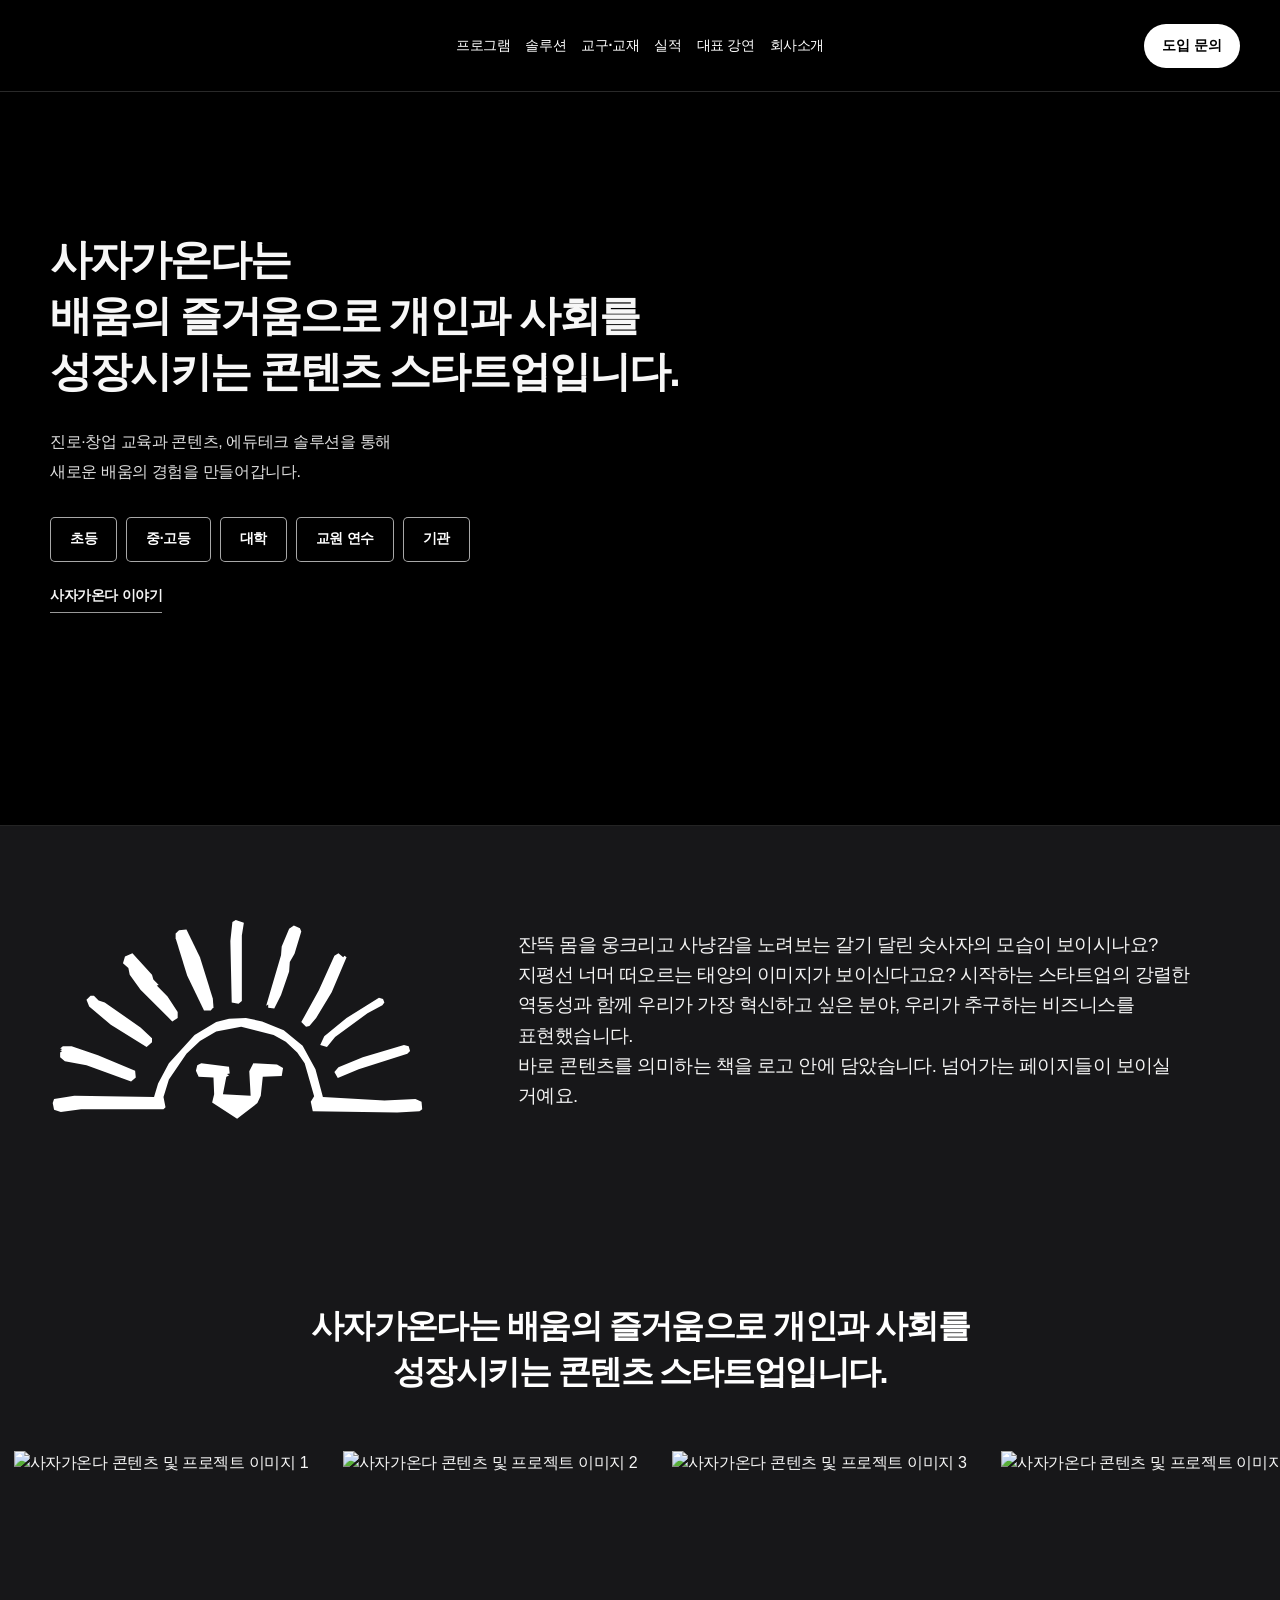
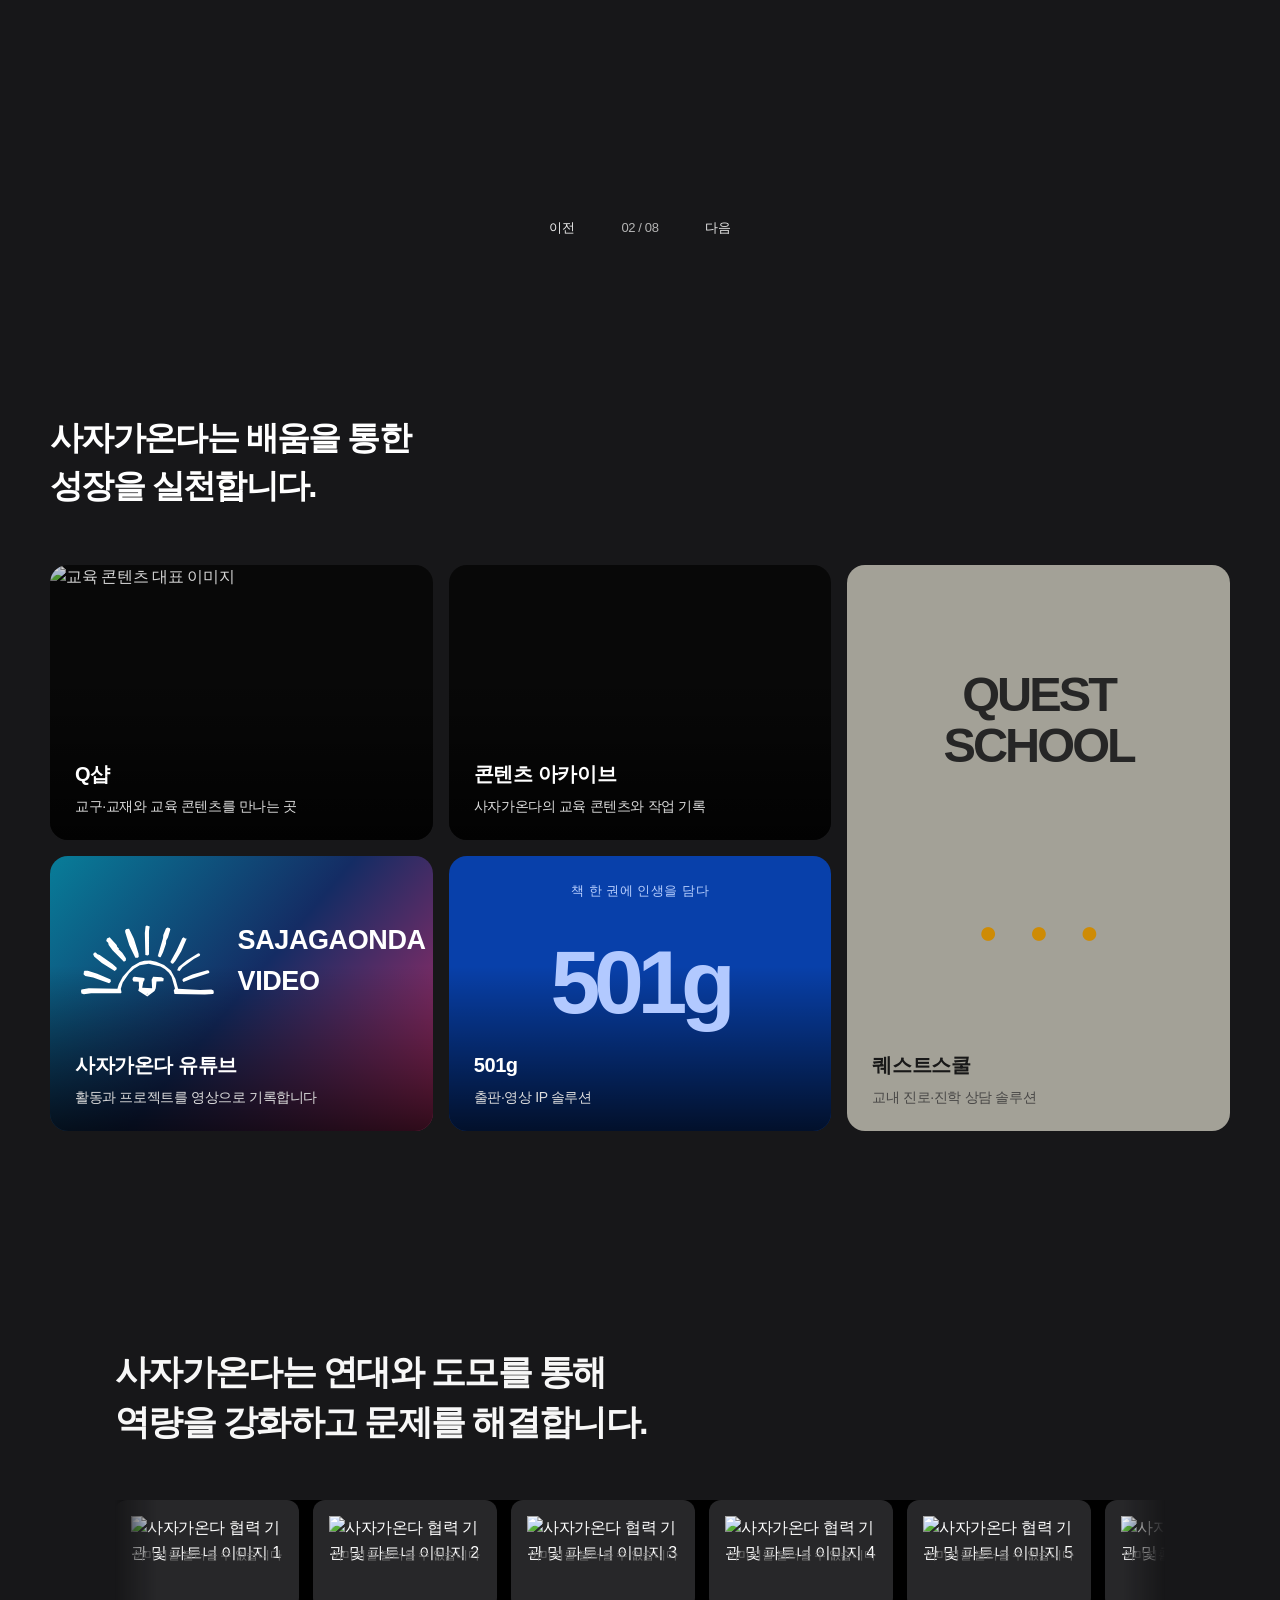
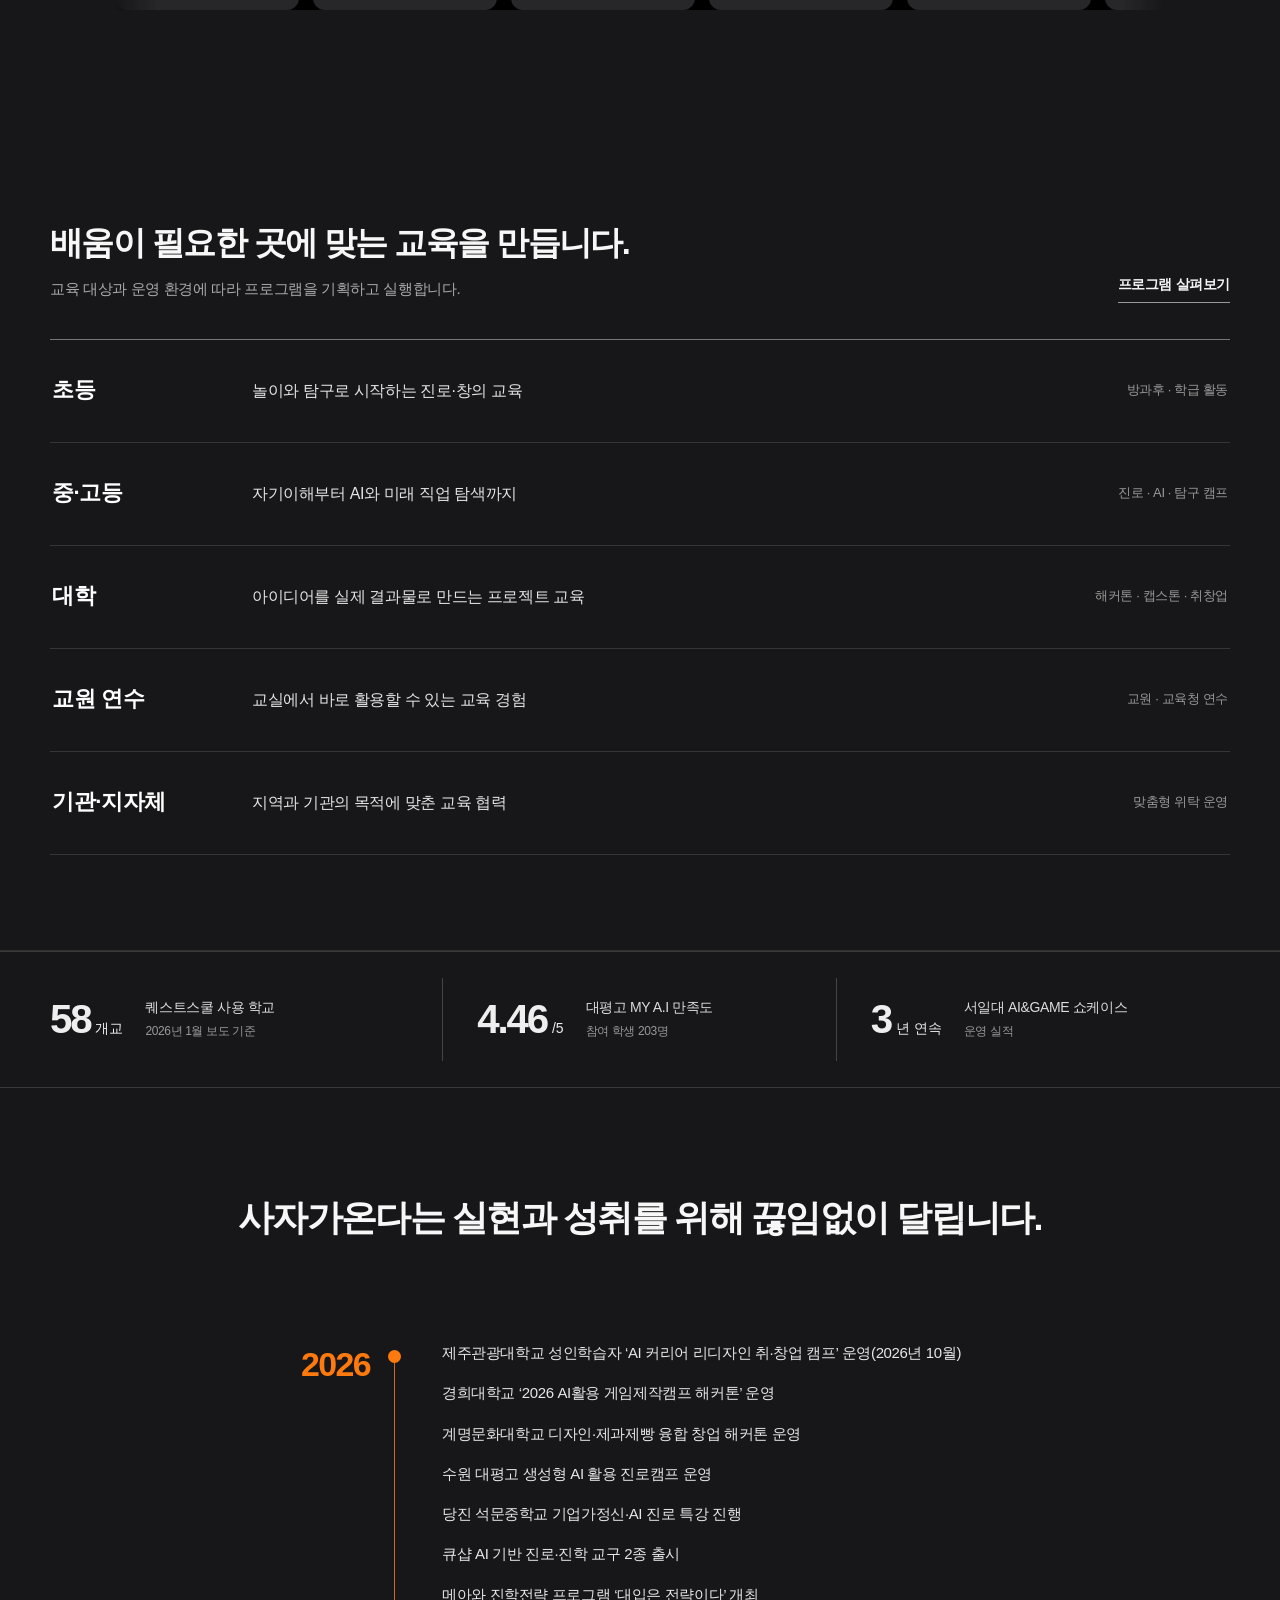
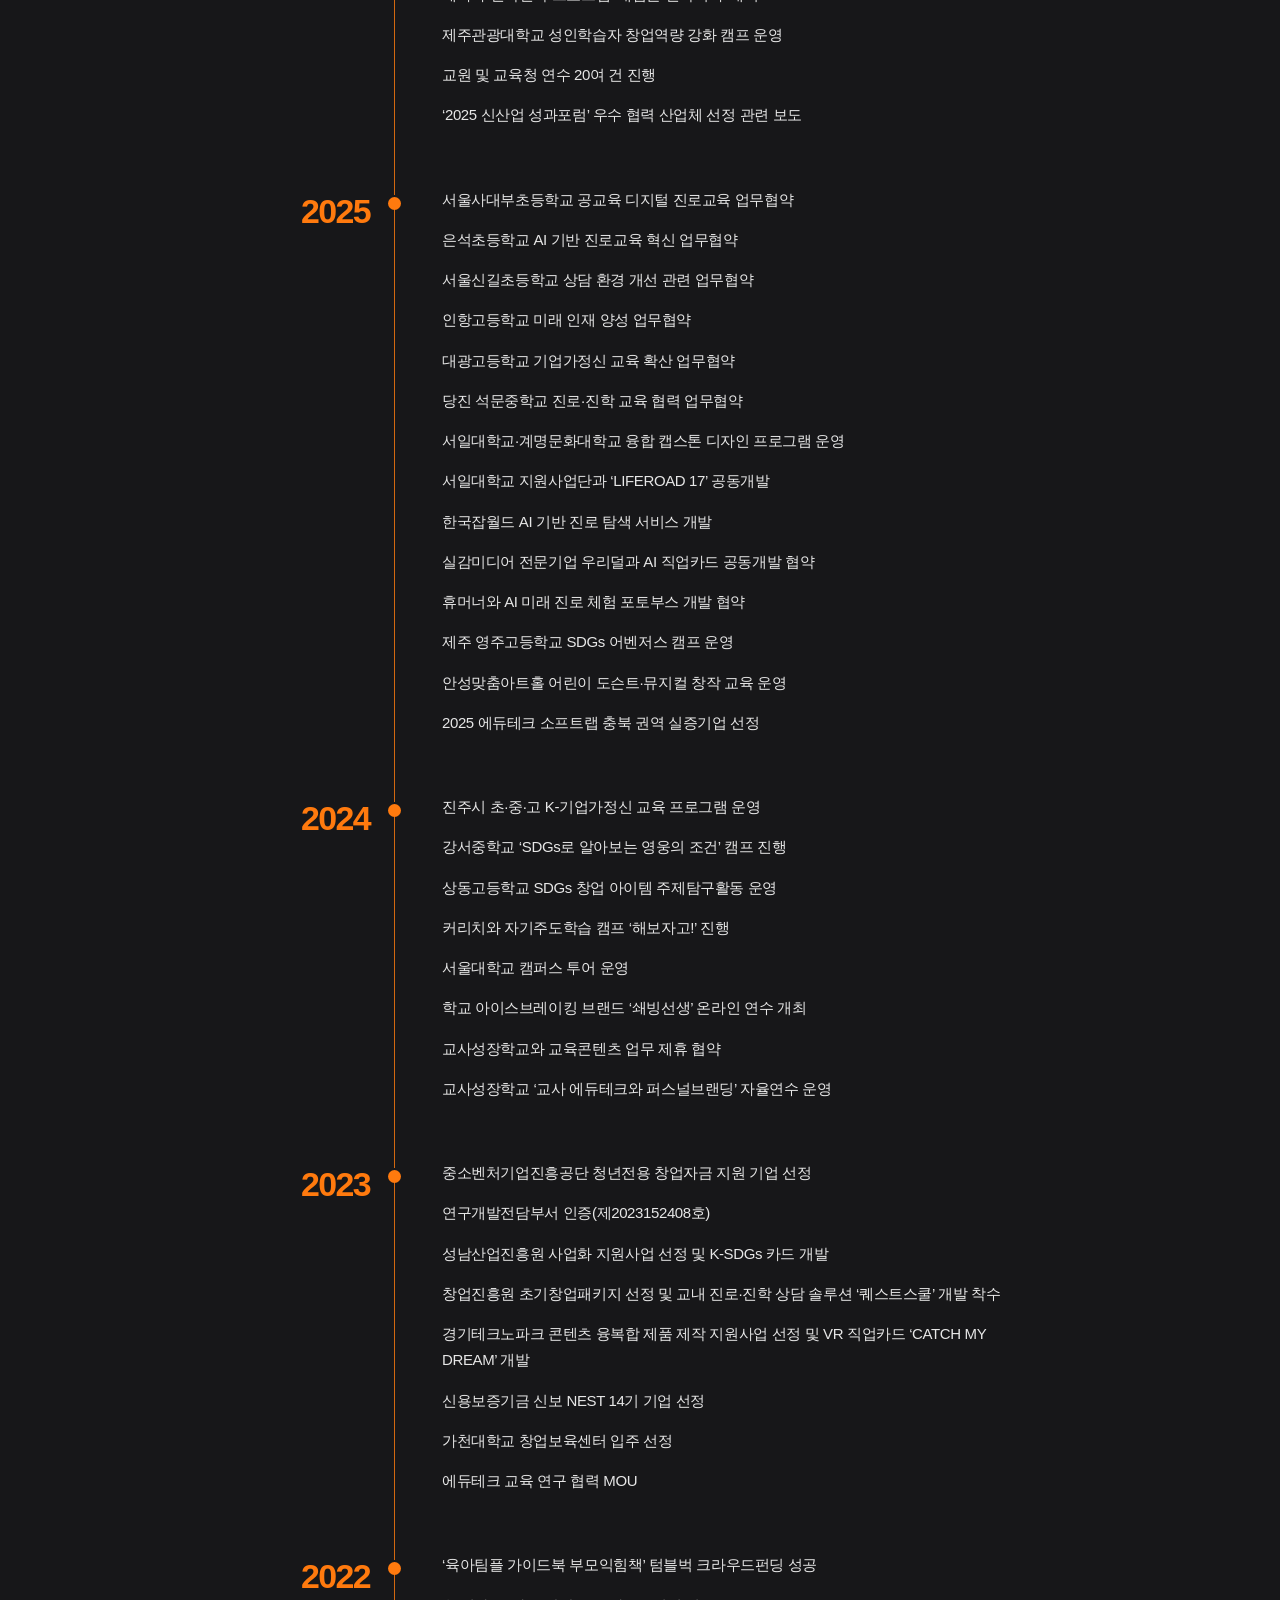
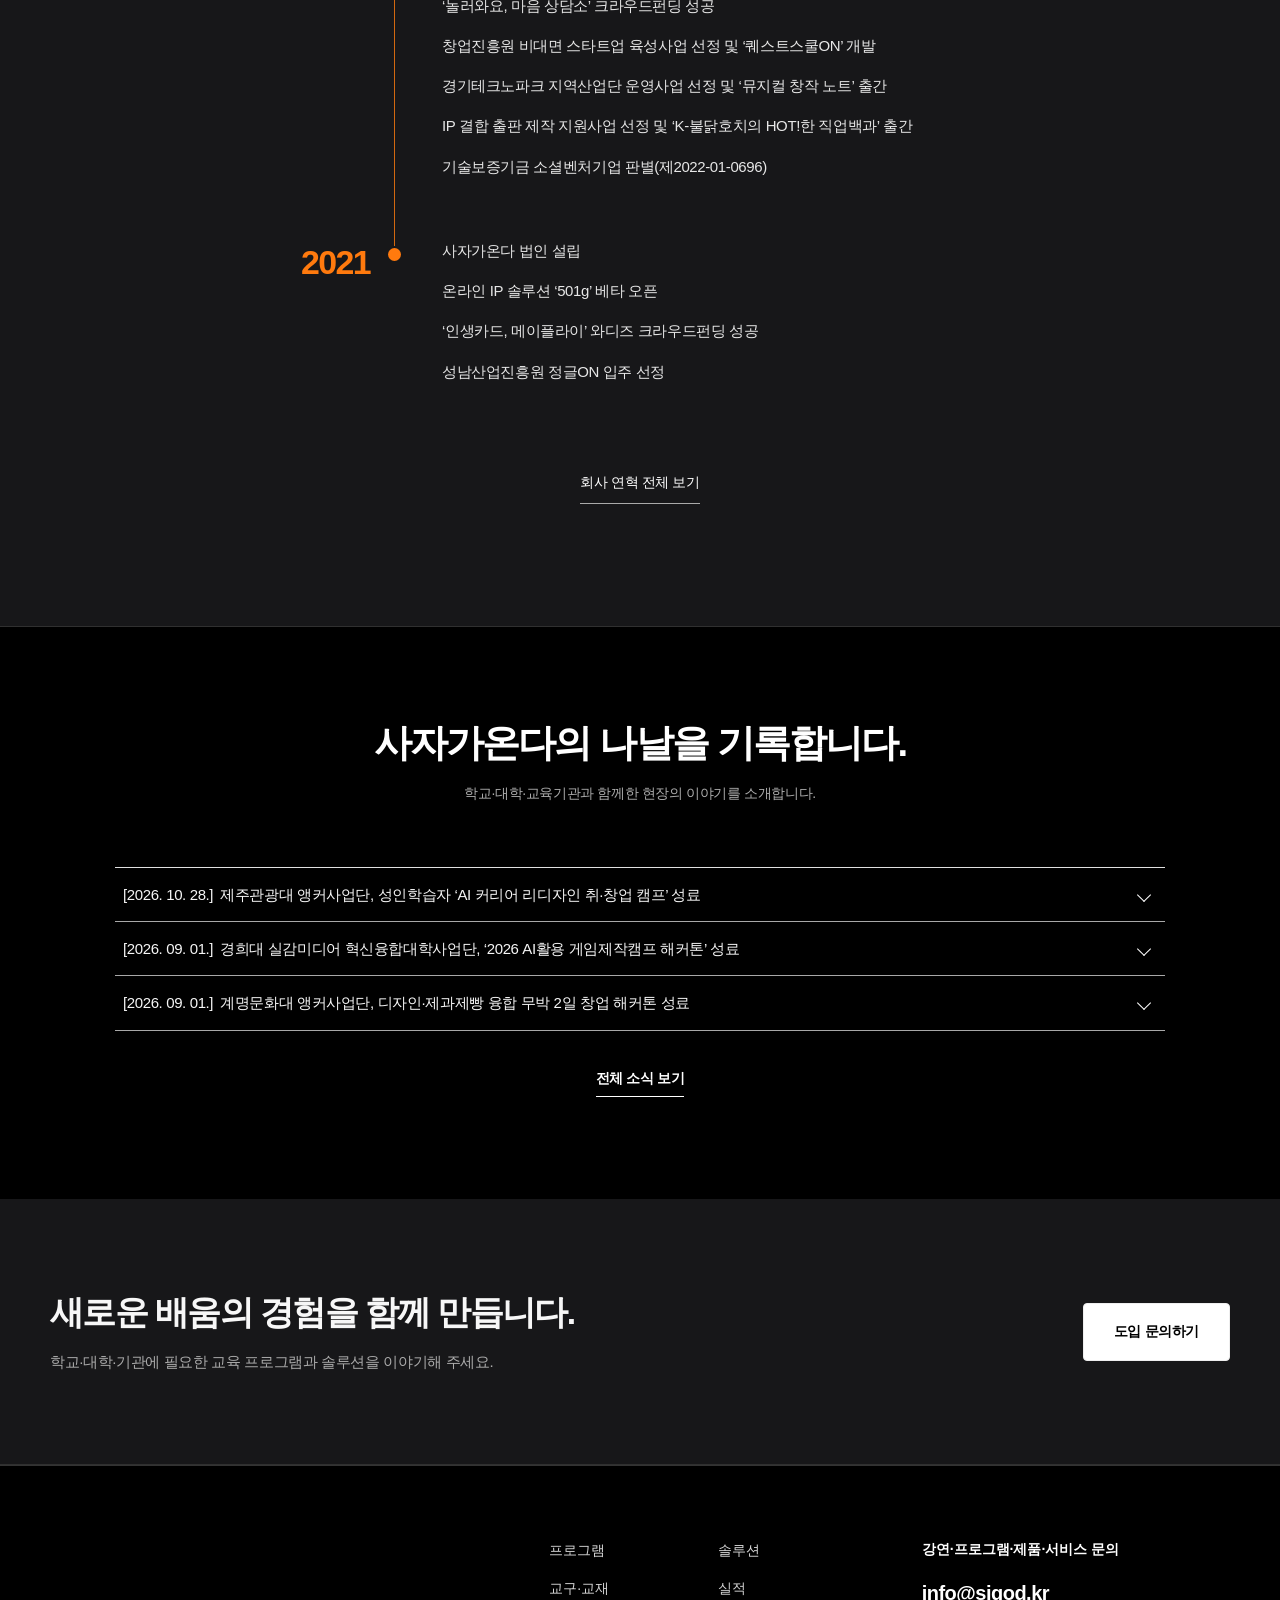
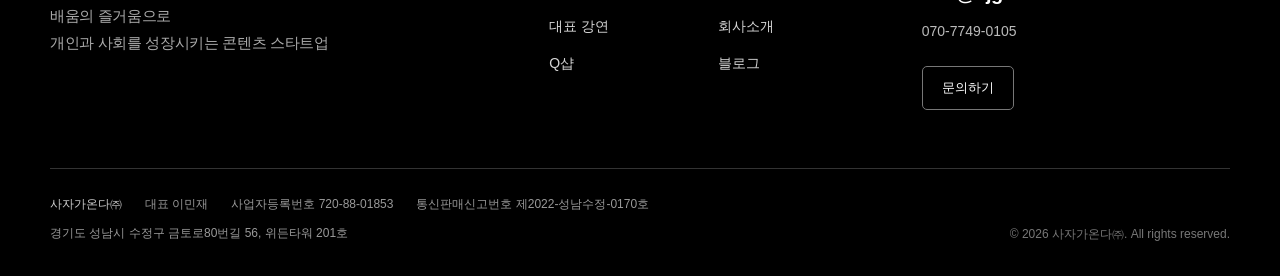
==== commit 2046c1af: "brand: use stacked hand-drawn wordmark in footer while preserving horizontal header" ====
--- a/index.html
+++ b/index.html
@@ -1,4 +1,4 @@
-<!doctype html><html lang="ko"><head><meta charset="utf-8"><meta name="viewport" content="width=device-width,initial-scale=1"><meta name="theme-color" content="#000000"><link rel="icon" type="image/svg+xml" href="favicon.svg"><link rel="shortcut icon" href="favicon.svg"><meta name="description" content="사자가온다는 진로·창업 교육 콘텐츠와 에듀테크 솔루션을 개발하는 기업이다. 학교, 대학, 공공기관과 협력해 AI 기반 미래역량 교육 프로그램을 기획·운영하고 있다."><title>사자가온다 : 배움의 즐거움으로 성장하는 콘텐츠를 만듭니다.</title><link rel="stylesheet" href="assets/css/style.css"><link rel="stylesheet" href="assets/css/home-original.css"><link rel="stylesheet" href="assets/css/original-revival.css"><link rel="stylesheet" href="assets/css/header.css"><link rel="stylesheet" href="assets/css/footer.css"><link rel="stylesheet" href="assets/css/content-catalog.css"><link rel="stylesheet" href="assets/css/lion-intro.css"><script defer src="assets/js/images.js"></script><script defer src="assets/js/main.js"></script><script defer src="assets/js/gallery.js"></script><script defer src="assets/js/history-data.js"></script><script defer src="assets/js/news-data.js"></script><script defer src="assets/js/news-details.js"></script><script defer src="assets/js/original-home.js"></script><script defer src="assets/js/inquiry.js"></script><script defer src="assets/js/material-catalog.js"></script><script defer src="assets/js/lion-intro.js"></script></head><body><div class="lion-intro" id="lion-intro" role="presentation" aria-hidden="true">
+<!doctype html><html lang="ko"><head><meta charset="utf-8"><meta name="viewport" content="width=device-width,initial-scale=1"><meta name="theme-color" content="#000000"><link rel="icon" type="image/svg+xml" href="favicon.svg"><link rel="shortcut icon" href="favicon.svg"><meta name="description" content="사자가온다는 진로·창업 교육 콘텐츠와 에듀테크 솔루션을 개발하는 기업이다. 학교, 대학, 공공기관과 협력해 AI 기반 미래역량 교육 프로그램을 기획·운영하고 있다."><title>사자가온다 : 배움의 즐거움으로 성장하는 콘텐츠를 만듭니다.</title><link rel="stylesheet" href="assets/css/style.css"><link rel="stylesheet" href="assets/css/home-original.css"><link rel="stylesheet" href="assets/css/original-revival.css"><link rel="stylesheet" href="assets/css/header.css"><link rel="stylesheet" href="assets/css/footer.css"><link rel="stylesheet" href="assets/css/content-catalog.css"><link rel="stylesheet" href="assets/css/lion-intro.css"><script defer src="assets/js/images.js"></script><script defer src="assets/js/main.js"></script><script defer src="assets/js/gallery.js"></script><script defer src="assets/js/history-data.js"></script><script defer src="assets/js/news-data.js"></script><script defer src="assets/js/news-details.js"></script><script defer src="assets/js/news-full.js"></script><script defer src="assets/js/original-home.js"></script><script defer src="assets/js/inquiry.js"></script><script defer src="assets/js/material-catalog.js"></script><script defer src="assets/js/lion-intro.js"></script></head><body><div class="lion-intro" id="lion-intro" role="presentation" aria-hidden="true">
   <div class="lion-intro-stage">
     <svg class="lion-intro-symbol" xmlns="http://www.w3.org/2000/svg" viewBox="0 0 560 310" fill="currentColor" fill-rule="evenodd" aria-hidden="true"><path class="lion-intro-core lion-intro-core-0" d="M216 229L220 238L242 239L243 264L240 276L277 300L307 277L312 266L315 238L343 237L345 225L336 220L301 218L295 230L297 266L256 264L261 238L265 236L262 234L266 233L265 223L224 218L218 221Z "/>
 <path class="lion-intro-core lion-intro-core-1" d="M274 289L280 288L276 291Z "/>
@@ -107,7 +107,7 @@
 </main><footer class="site-footer site-footer-refined" role="contentinfo">
   <div class="container footer-content">
     <div class="footer-identity">
-      <a class="wordmark brand-logo brand-lockup" href="index.html" aria-label="사자가온다 홈"><img src="assets/img/sjgod-lockup.svg" alt="" class="brand-lockup-image"></a>
+      <a class="wordmark brand-logo brand-lockup" href="index.html" aria-label="사자가온다 홈"><img src="assets/img/sjgod-stacked.svg" alt="" class="brand-lockup-image"></a>
       <p>배움의 즐거움으로<br>개인과 사회를 성장시키는 콘텐츠 스타트업</p>
     </div>
     <nav class="footer-navigation" aria-label="푸터 메뉴">
--- a/assets/css/original-revival.css
+++ b/assets/css/original-revival.css
@@ -282,3 +282,36 @@
  .site-home .sh-proofstrip-inner strong{min-width:120px}
 }
 @media(prefers-reduced-motion:reduce){.site-home .sh-hero-audience a{transition:none!important}}
+
+
+/* Source-backed latest news previews in the original white news section */
+.site-home .og-news .og-news-body{display:flex;align-items:flex-start;justify-content:flex-start;gap:24px;padding:22px 16px 27px}
+.site-home .og-news-preview{display:block;width:min(30%,270px);max-height:180px;object-fit:contain;background:#eee;flex:none}
+.site-home .og-news-summary{display:grid;gap:13px;min-width:0;flex:1}
+.site-home .og-news-summary>p{font-size:13px;line-height:1.7;color:#6a6a6a;margin:0}
+.site-home .og-news-summary .og-news-excerpt{font-size:15px;line-height:1.82;color:#2a2a2a;word-break:keep-all;max-width:740px}
+.site-home .og-news-summary>a{display:inline-block;justify-self:start;color:#161616;text-decoration:none;border-bottom:1px solid #222;padding-bottom:5px;font-size:13px}
+@media(max-width:620px){.site-home .og-news .og-news-body{flex-direction:column;gap:15px}.site-home .og-news-preview{width:100%;max-height:215px}.site-home .og-news-summary .og-news-excerpt{font-size:14px}}
+
+
+/* Main latest-news section follows the same black/white system as the archive. */
+.site-home .og-news{
+ background:#000!important;color:#fff!important;
+ border-top:1px solid #303030;
+}
+.site-home .og-news h2{color:#fff!important}
+.site-home .og-news-top p{color:#aaa!important}
+.site-home .og-news-list{border-top:1px solid #e0e0e0!important}
+.site-home .og-news-item{border-bottom:1px solid #a8a8a8!important}
+.site-home .og-news-item summary,
+.site-home .og-news-item summary time{color:#f6f6f6!important}
+.site-home .og-news-chevron{border-color:#fff!important}
+.site-home .og-news-body{background:#080808!important;color:#eee!important;border-top:1px solid #343434}
+.site-home .og-news-summary>p{color:#aaa!important}
+.site-home .og-news-summary .og-news-excerpt{color:#e4e4e4!important}
+.site-home .og-news-summary>a,
+.site-home .og-news-more{color:#fff!important;border-bottom-color:#fff!important}
+.site-home .og-news-preview{background:#111!important}
+@media(max-width:620px){
+ .site-home .og-news .og-news-body{background:#080808!important}
+}
